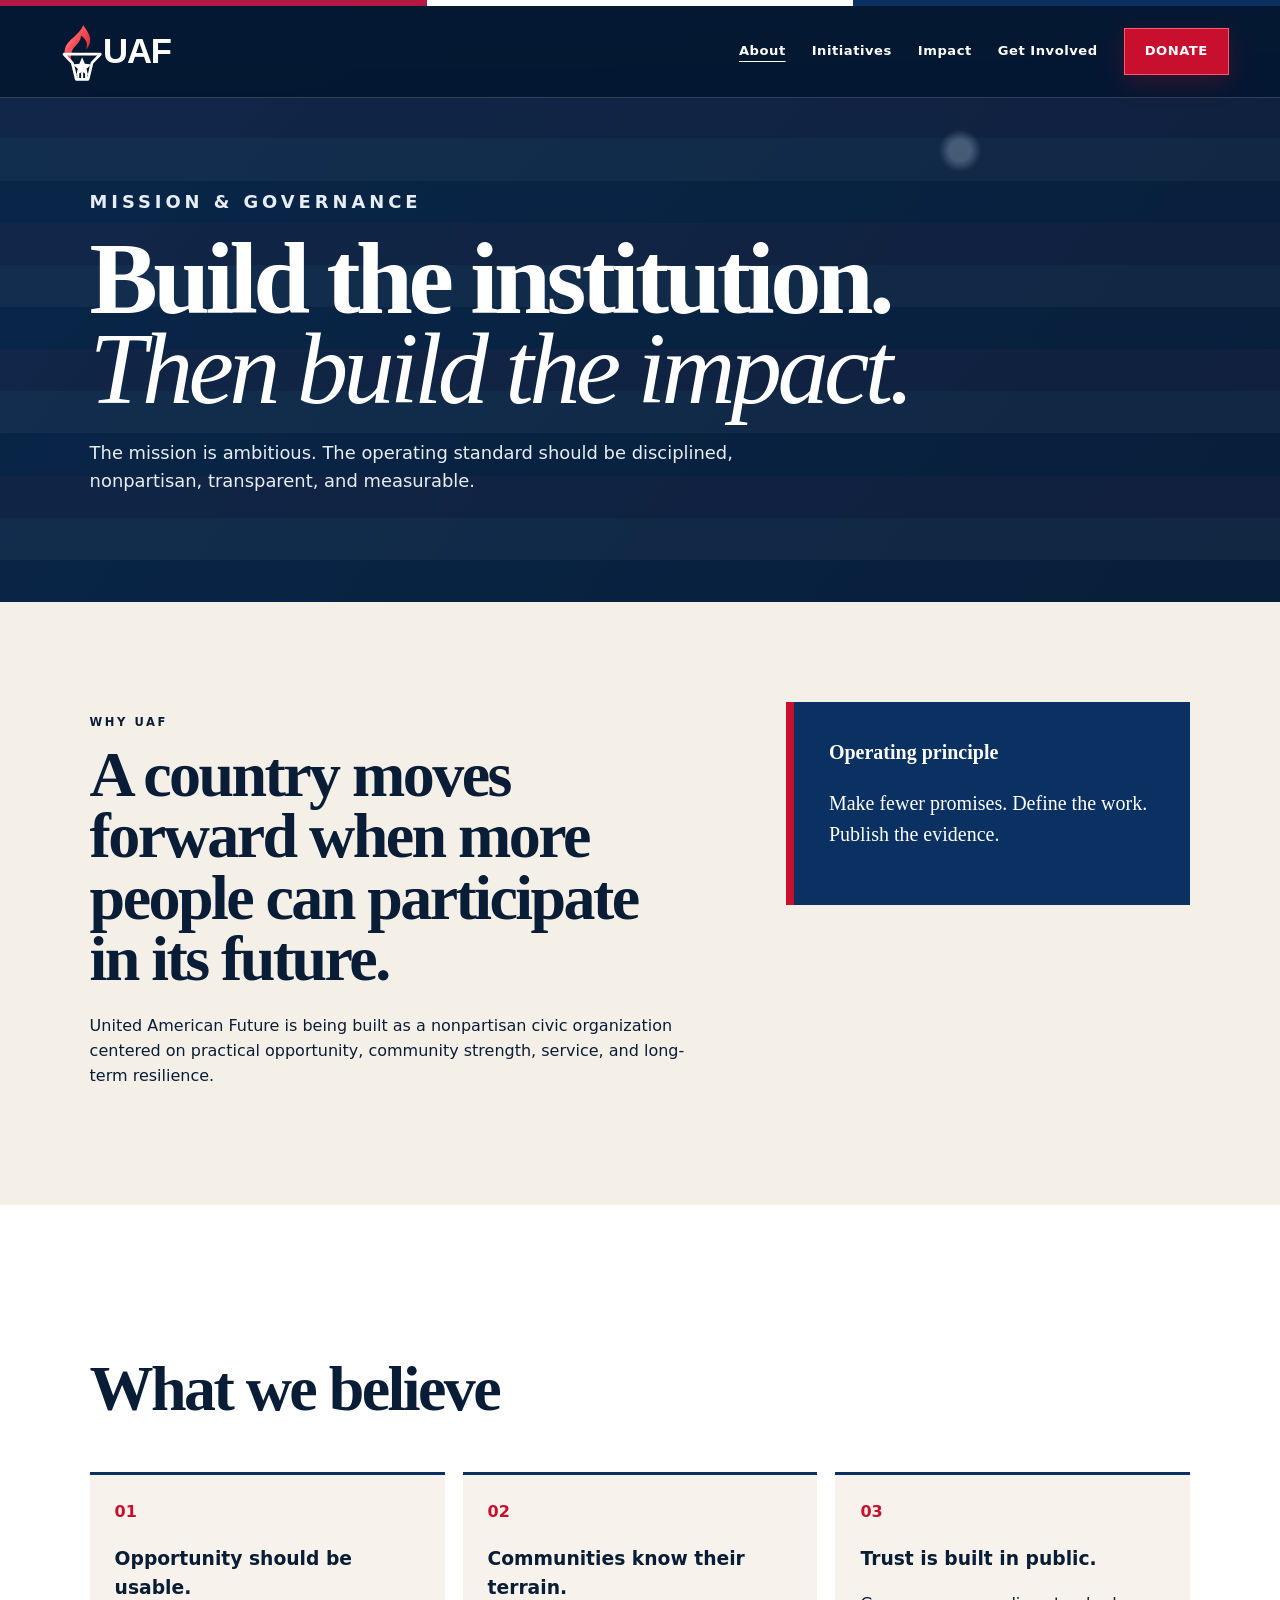
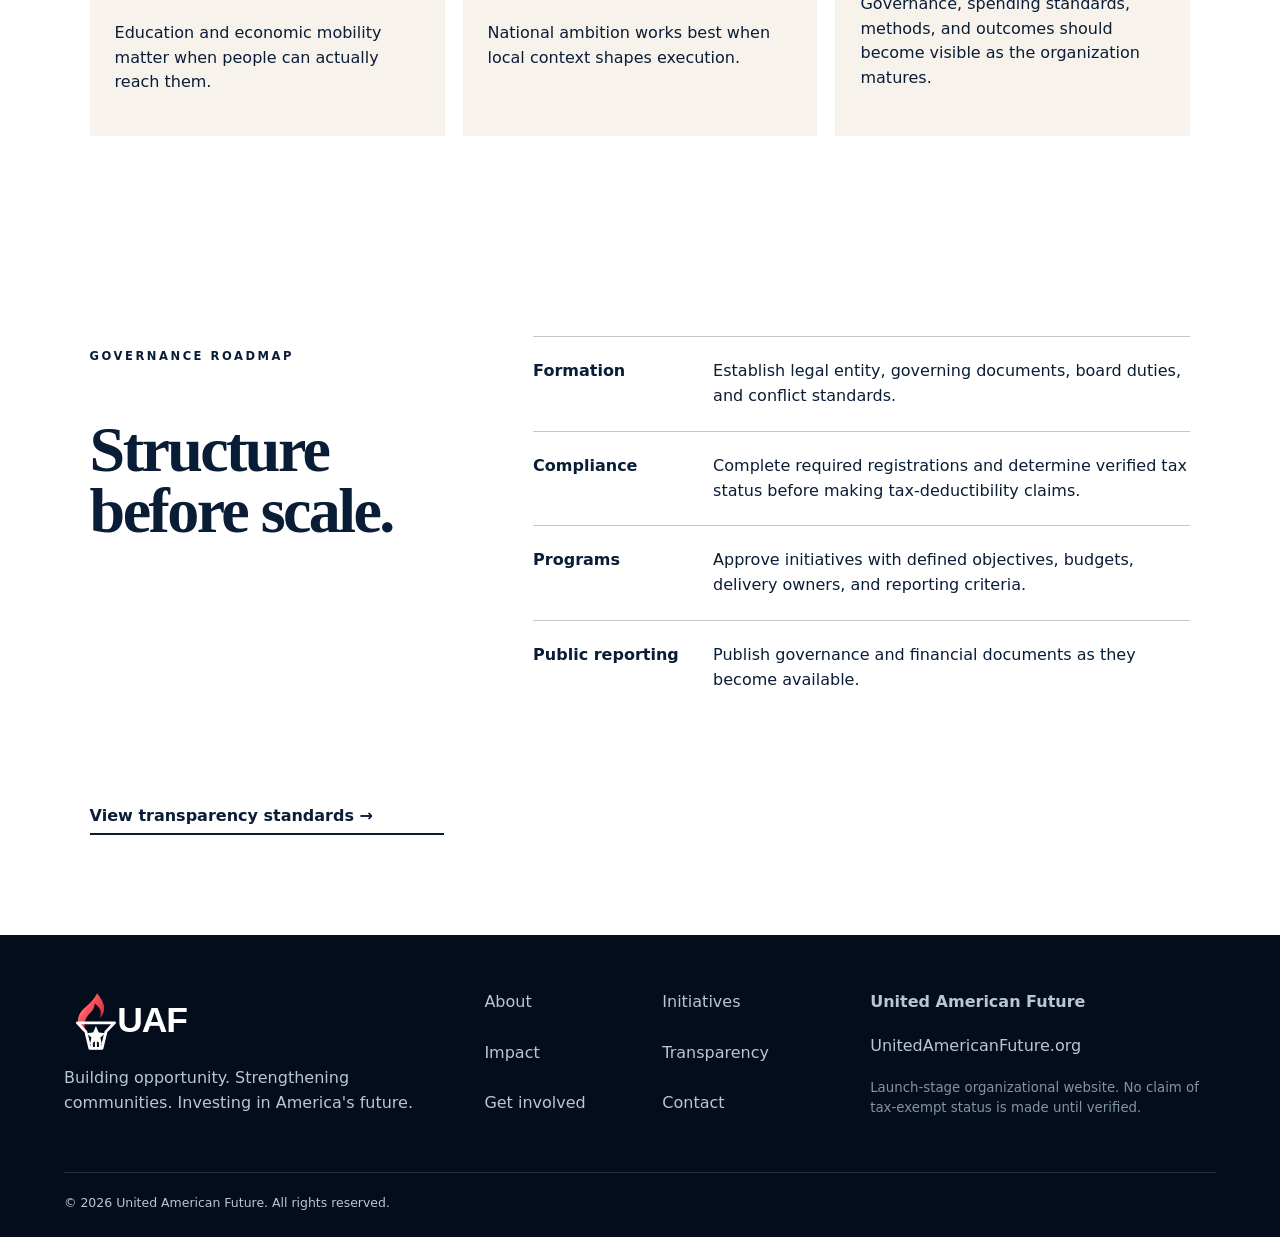
==== about/index.html @ e10c25aa "Add UAF mission and governance page" ====
<!doctype html><html lang="en"><head><meta charset="utf-8"><meta name="viewport" content="width=device-width,initial-scale=1"><meta name="color-scheme" content="light dark"><title>About | United American Future</title><meta name="description" content="Learn the mission, philosophy, and governance roadmap behind United American Future."><link rel="canonical" href="https://unitedamericanfuture.org/about"><meta property="og:type" content="website"><meta property="og:site_name" content="United American Future"><meta property="og:title" content="About | United American Future"><meta property="og:description" content="Learn the mission, philosophy, and governance roadmap behind United American Future."><meta property="og:url" content="https://unitedamericanfuture.org/about"><meta name="twitter:card" content="summary"><meta name="twitter:title" content="About | United American Future"><meta name="twitter:description" content="Learn the mission, philosophy, and governance roadmap behind United American Future."><link rel="icon" href="/assets/favicon.svg" type="image/svg+xml"><link rel="stylesheet" href="/site.css"><script type="application/ld+json">{"@context":"https://schema.org","@graph":[{"@type":["Organization","NGO"],"@id":"https://unitedamericanfuture.org/#organization","name":"United American Future","url":"https://unitedamericanfuture.org","description":"Learn the mission, philosophy, and governance roadmap behind United American Future."},{"@type":"WebSite","@id":"https://unitedamericanfuture.org/#website","url":"https://unitedamericanfuture.org","name":"United American Future","publisher":{"@id":"https://unitedamericanfuture.org/#organization"}},{"@type":"WebPage","@id":"https://unitedamericanfuture.org/about#webpage","url":"https://unitedamericanfuture.org/about","name":"About | United American Future","isPartOf":{"@id":"https://unitedamericanfuture.org/#website"},"about":{"@id":"https://unitedamericanfuture.org/#organization"}}]}</script></head><body class="uaf"><div class="flag-ribbon" aria-hidden="true"></div><a class="skip" href="#main">Skip to content</a><header class="global-header"><a class="logo-link" href="/" aria-label="United American Future home"><img src="/assets/uaf-logo.svg" alt="United American Future"></a><nav aria-label="Primary"><a href="/about" aria-current="page">About</a><a href="/initiatives">Initiatives</a><a href="/impact">Impact</a><a href="/get-involved">Get Involved</a><a class="donate" href="/donate">Donate</a></nav><button class="menu" aria-label="Open navigation" aria-expanded="false">☰</button></header><main id="main"><section class="page-hero"><div class="hero-media" aria-hidden="true"></div><div class="hero-shade"></div><div class="hero-copy"><p class="kicker">MISSION & GOVERNANCE</p><h1>Build the institution.<br><em>Then build the impact.</em></h1><p>The mission is ambitious. The operating standard should be disciplined, nonpartisan, transparent, and measurable.</p></div></section><section class="content-grid"><article><p class="eyebrow">WHY UAF</p><h2>A country moves forward when more people can participate in its future.</h2><p>United American Future is being built as a nonpartisan civic organization centered on practical opportunity, community strength, service, and long-term resilience.</p></article><aside class="principle-card"><b>Operating principle</b><p>Make fewer promises. Define the work. Publish the evidence.</p></aside></section><section class="editorial"><h2>What we believe</h2><div class="three"><article><span>01</span><h3>Opportunity should be usable.</h3><p>Education and economic mobility matter when people can actually reach them.</p></article><article><span>02</span><h3>Communities know their terrain.</h3><p>National ambition works best when local context shapes execution.</p></article><article><span>03</span><h3>Trust is built in public.</h3><p>Governance, spending standards, methods, and outcomes should become visible as the organization matures.</p></article></div></section><section class="governance"><div><p class="eyebrow">GOVERNANCE ROADMAP</p><h2>Structure before scale.</h2></div><ol><li><b>Formation</b><span>Establish legal entity, governing documents, board duties, and conflict standards.</span></li><li><b>Compliance</b><span>Complete required registrations and determine verified tax status before making tax-deductibility claims.</span></li><li><b>Programs</b><span>Approve initiatives with defined objectives, budgets, delivery owners, and reporting criteria.</span></li><li><b>Public reporting</b><span>Publish governance and financial documents as they become available.</span></li></ol><a class="text-link" href="/transparency">View transparency standards →</a></section></main><footer class="global-footer"><div class="footer-brand"><img src="/assets/uaf-logo.svg" alt=""><p>Building opportunity. Strengthening communities. Investing in America's future.</p></div><nav aria-label="Footer"><a href="/about">About</a><a href="/initiatives">Initiatives</a><a href="/impact">Impact</a><a href="/transparency">Transparency</a><a href="/get-involved">Get involved</a><a href="/contact">Contact</a></nav><div class="footer-note"><b>United American Future</b><span>UnitedAmericanFuture.org</span><small>Launch-stage organizational website. No claim of tax-exempt status is made until verified.</small></div><p class="copyright">© 2026 United American Future. All rights reserved.</p></footer><script src="/site.js" defer></script></body></html>
---- site.css ----
*{box-sizing:border-box}html{scroll-behavior:smooth}body{margin:0;color:#0a1d36;background:#f5f0e7;font-family:Inter,ui-sans-serif,system-ui,-apple-system,"Segoe UI",sans-serif;line-height:1.55}img{max-width:100%;display:block}a{color:inherit}.skip{position:absolute;left:-9999px;top:10px;background:#fff;color:#071426;padding:10px;z-index:999}.skip:focus{left:10px}.flag-ribbon{height:6px;position:fixed;top:0;left:0;right:0;z-index:90;background:linear-gradient(90deg,#b31942 0 33.33%,#fff 33.33% 66.66%,#0a3161 66.66%)}.global-header{height:92px;position:fixed;top:6px;left:0;right:0;z-index:80;padding:13px 4vw;display:flex;align-items:center;justify-content:space-between;background:rgba(5,23,49,.92);backdrop-filter:blur(14px);border-bottom:1px solid rgba(255,255,255,.18)}.logo-link{width:205px}.logo-link img{width:100%;height:60px;object-fit:contain;object-position:left center}.global-header nav{display:flex;align-items:center;gap:26px}.global-header nav a{color:#fff;text-decoration:none;font-weight:800;font-size:.82rem;letter-spacing:.04em}.global-header nav a[aria-current=page]{text-decoration:underline;text-underline-offset:6px}.global-header .donate{padding:12px 20px;background:#c8102e;border:1px solid #ff596b;box-shadow:0 8px 24px rgba(200,16,46,.24);text-transform:uppercase}.menu{display:none;background:transparent;border:0;color:#fff;font-size:1.6rem}.page-hero{min-height:64vh;padding:170px 7vw 90px;position:relative;display:flex;align-items:end;overflow:hidden;background:#092342;color:#fff}.page-hero.home-hero{min-height:100vh}.hero-media{position:absolute;inset:0;opacity:.25;background:radial-gradient(circle at 75% 25%,#d8ecff 0 1%,transparent 2%),linear-gradient(130deg,#0a3161,#061426)}.home-hero .hero-media{opacity:1;background-image:linear-gradient(90deg,rgba(5,18,36,.94) 0%,rgba(5,18,36,.58) 48%,rgba(5,18,36,.14) 76%),url('https://commons.wikimedia.org/wiki/Special:Redirect/file/Statueoflibertywithflag.png?width=1900');background-size:cover;background-position:center;animation:heroPan 18s ease-in-out infinite alternate}.hero-shade{position:absolute;inset:0;background:repeating-linear-gradient(0deg,transparent 0 7%,rgba(255,255,255,.035) 7% 14%,rgba(200,16,46,.04) 14% 21%);mix-blend-mode:screen}.hero-copy{position:relative;z-index:2;max-width:980px}.kicker,.eyebrow{font-size:.72rem;font-weight:900;letter-spacing:.22em;text-transform:uppercase}.page-hero h1{font-family:Georgia,"Times New Roman",serif;font-size:clamp(3.8rem,8vw,8.7rem);line-height:.88;letter-spacing:-.045em;margin:18px 0 25px}.page-hero h1 em{font-weight:400}.page-hero p{max-width:760px;font-size:1.12rem;color:#e7edf4}.hero-actions,.cta-band>div{display:flex;gap:12px;flex-wrap:wrap;margin-top:26px}.button{display:inline-flex;align-items:center;justify-content:center;padding:14px 20px;text-decoration:none;font-weight:900;border:1px solid transparent;cursor:pointer}.button.red{background:#c8102e;color:#fff}.button.navy{background:#0a3161;color:#fff}.button.outline{border-color:rgba(255,255,255,.6);color:#fff;background:rgba(255,255,255,.08)}.button.white{background:#fff;color:#0a3161}.button.ghost{border-color:rgba(255,255,255,.6);color:#fff}.statement{padding:110px 7vw;background:#f5f0e7;max-width:1500px;margin:auto}.statement h2,.feature-copy h2,.pillar-preview h2,.cta-band h2,.content-grid h2,.editorial h2,.governance h2,.initiative-index h2,.initiative-stack h2,.impact-lead h2,.status-panel h2,.donate-copy h2,.donor-standards h2,.contact-shell h2,.involve-grid h2,.nonpartisan h2,.cta-simple h2{font-family:Georgia,"Times New Roman",serif;line-height:.96;letter-spacing:-.04em}.statement h2{font-size:clamp(3rem,6.5vw,7rem);margin:12px 0 26px}.statement>p:last-child{max-width:850px;font-size:1.22rem}.feature-split{display:grid;grid-template-columns:1fr 1fr;background:#fff;min-height:760px}.photo-card{margin:0;position:relative}.photo-card img{height:100%;min-height:760px;object-fit:cover}.photo-card figcaption{position:absolute;left:30px;bottom:30px;background:#fff;padding:12px 16px;font-family:Georgia,serif;font-style:italic}.feature-copy{padding:100px 7vw;align-self:center}.feature-copy h2{font-size:clamp(2.8rem,5vw,5.8rem)}.steps article{padding:20px 0;border-top:1px solid #ccd2d8}.steps b{color:#c8102e}.steps h3{margin:5px 0}.text-link{font-weight:900;text-decoration:none;border-bottom:2px solid currentColor;padding-bottom:4px}.pillar-preview{padding:110px 7vw;background:#0a3161;color:#fff;display:grid;grid-template-columns:.8fr 1.2fr;gap:7vw}.pillar-preview h2{font-size:clamp(3rem,6vw,6rem)}.pillars{border-top:1px solid rgba(255,255,255,.3)}.pillars a{display:block;text-decoration:none;font-family:Georgia,serif;font-size:clamp(1.4rem,2.5vw,2.5rem);padding:22px 0;border-bottom:1px solid rgba(255,255,255,.26);transition:.2s}.pillars a:hover{padding-left:14px;background:rgba(255,255,255,.06)}.cta-band{padding:110px 7vw;background:#b31942;color:#fff}.cta-band h2{font-size:clamp(3rem,7vw,7rem);max-width:1100px;margin:12px 0 22px}.cta-band>p:not(.eyebrow){max-width:780px;font-size:1.15rem}.content-grid,.impact-lead,.initiative-index{padding:100px 7vw;display:grid;grid-template-columns:1.2fr .8fr;gap:7vw;align-items:start}.content-grid h2,.impact-lead h2,.initiative-index h2{font-size:clamp(3rem,5vw,5.8rem);margin:12px 0 25px}.principle-card{background:#0a3161;color:#fff;padding:35px;border-left:8px solid #c8102e;font-family:Georgia,serif;font-size:1.25rem}.editorial,.governance,.donor-standards{padding:100px 7vw;background:#fff}.editorial>h2,.governance h2,.donor-standards h2{font-size:clamp(3rem,5vw,5.5rem)}.three{display:grid;grid-template-columns:repeat(3,1fr);gap:18px}.three article{padding:25px;border-top:3px solid #0a3161;background:#f7f3ec}.three span{color:#c8102e;font-weight:900}.governance{display:grid;grid-template-columns:.7fr 1.3fr;gap:7vw}.governance ol{list-style:none;padding:0;margin:0}.governance li{display:grid;grid-template-columns:160px 1fr;gap:20px;padding:22px 0;border-top:1px solid #c9c6c0}.initiative-stack{padding:0 7vw 110px;background:#f5f0e7}.initiative-stack article{display:grid;grid-template-columns:110px 1fr;gap:30px;padding:45px 0;border-top:1px solid #8995a2}.initiative-stack article>span{font-family:Georgia,serif;font-size:3rem;color:#c8102e}.initiative-stack h2{font-size:clamp(2.3rem,4vw,4.8rem);margin:0 0 12px}.initiative-stack p{max-width:800px;font-size:1.05rem}.cta-simple{padding:90px 7vw;background:#fff}.cta-simple h2{font-size:clamp(2.6rem,5vw,5rem);margin:0}.metric-model{display:grid;grid-template-columns:repeat(5,1fr);padding:0 7vw 100px}.metric-model article{padding:28px;border-top:4px solid #0a3161;border-right:1px solid #c6cbd1}.metric-model b{font-family:Georgia,serif;font-size:3.5rem;color:#c8102e}.status-panel{padding:90px 7vw;background:#0a3161;color:#fff;display:grid;grid-template-columns:1fr 1fr;gap:7vw}.status-panel h2{font-size:clamp(3rem,6vw,6rem)}.status-list p{display:flex;justify-content:space-between;gap:20px;border-top:1px solid rgba(255,255,255,.3);padding:18px 0}.status-list span{color:#d5deea}.document-grid{padding:20px 7vw 100px;display:grid;grid-template-columns:repeat(2,1fr);gap:16px}.document-grid article{padding:30px;background:#fff;border-top:4px solid #0a3161}.document-grid span{display:inline-block;margin-top:18px;color:#b31942;font-weight:800}.media-credit{padding:70px 7vw;background:#e8e3da}.involve-grid{padding:100px 7vw;display:grid;grid-template-columns:repeat(3,1fr);gap:16px}.involve-grid article{padding:32px;background:#fff;border-top:5px solid #b31942}.involve-grid h2{font-size:clamp(2.1rem,3vw,3.4rem)}.nonpartisan{padding:100px 7vw;background-image:linear-gradient(90deg,rgba(6,20,38,.94),rgba(6,20,38,.74)),url('https://commons.wikimedia.org/wiki/Special:Redirect/file/Washington%20Monument%20With%20The%20American%20Flag.jpg?width=1600');background-size:cover;background-position:center;color:#fff}.nonpartisan>div{max-width:850px}.nonpartisan h2{font-size:clamp(3rem,6vw,6rem)}.donate-shell,.contact-shell{padding:110px 7vw;display:grid;grid-template-columns:1fr 1fr;gap:7vw;align-items:start}.donate-copy h2,.contact-shell h2{font-size:clamp(3rem,5vw,5.8rem);margin:10px 0 25px}.compliance{margin:30px 0;padding:22px;background:#fff;border-left:6px solid #c8102e}.donation-preview{background:#071426;color:#fff;padding:35px;box-shadow:0 30px 80px rgba(7,20,38,.2)}.donation-preview h3{font-family:Georgia,serif;font-size:2rem}.amounts{display:grid;grid-template-columns:repeat(4,1fr);gap:8px;margin:18px 0}.amounts button,.donation-preview input{padding:13px;border:1px solid rgba(255,255,255,.3);background:rgba(255,255,255,.07);color:#fff}.donation-preview label{display:grid;gap:7px}.donation-preview .button{width:100%;margin-top:18px}.donation-preview small{display:block;margin-top:14px;color:#9faaba}.contact-notes{margin-top:35px}.contact-notes p{padding:15px 0;border-top:1px solid #bbb}.contact-form{display:grid;gap:16px;background:#fff;padding:35px}.contact-form label{font-weight:800;font-size:.82rem}.contact-form input,.contact-form select,.contact-form textarea{width:100%;margin-top:7px;padding:13px;border:1px solid #aeb5bc;background:#fbfaf7}.form-status{font-size:.8rem;color:#66717d}.global-footer{padding:55px 5vw 25px;background:#040d1b;color:#b8c6d5;display:grid;grid-template-columns:1.1fr 1fr 1fr;gap:40px}.footer-brand img{width:210px}.footer-brand p{max-width:370px}.global-footer nav{display:grid;grid-template-columns:1fr 1fr;gap:10px}.global-footer nav a{text-decoration:none}.footer-note{display:grid;gap:6px}.footer-note small{max-width:390px;color:#8393a6}.copyright{grid-column:1/-1;border-top:1px solid rgba(255,255,255,.15);padding-top:20px;margin:0;font-size:.78rem}@keyframes heroPan{to{transform:scale(1.06) translateX(-1.5%)}}@media(max-width:900px){.global-header nav{display:none;position:absolute;top:86px;left:0;right:0;padding:25px 6vw;background:#071426;flex-direction:column;align-items:flex-start}.global-header nav.open{display:flex}.menu{display:block}.page-hero{padding-top:150px}.feature-split,.pillar-preview,.content-grid,.governance,.status-panel,.donate-shell,.contact-shell,.impact-lead,.initiative-index{grid-template-columns:1fr}.feature-split .photo-card{order:2}.three,.involve-grid{grid-template-columns:1fr}.metric-model{grid-template-columns:1fr 1fr}.global-footer{grid-template-columns:1fr}.document-grid{grid-template-columns:1fr}.logo-link{width:175px}}@media(max-width:580px){.page-hero h1{font-size:clamp(3.3rem,17vw,5.5rem)}.statement,.editorial,.governance,.donor-standards,.content-grid,.impact-lead,.initiative-index,.donate-shell,.contact-shell{padding:75px 6vw}.feature-copy{padding:70px 6vw}.photo-card img{min-height:480px;height:480px}.initiative-stack{padding:0 6vw 75px}.initiative-stack article{grid-template-columns:55px 1fr;gap:14px}.metric-model{grid-template-columns:1fr}.amounts{grid-template-columns:1fr 1fr}.global-footer nav{grid-template-columns:1fr 1fr}.logo-link{width:155px}}@media(prefers-reduced-motion:reduce){html{scroll-behavior:auto}.home-hero .hero-media{animation:none}}
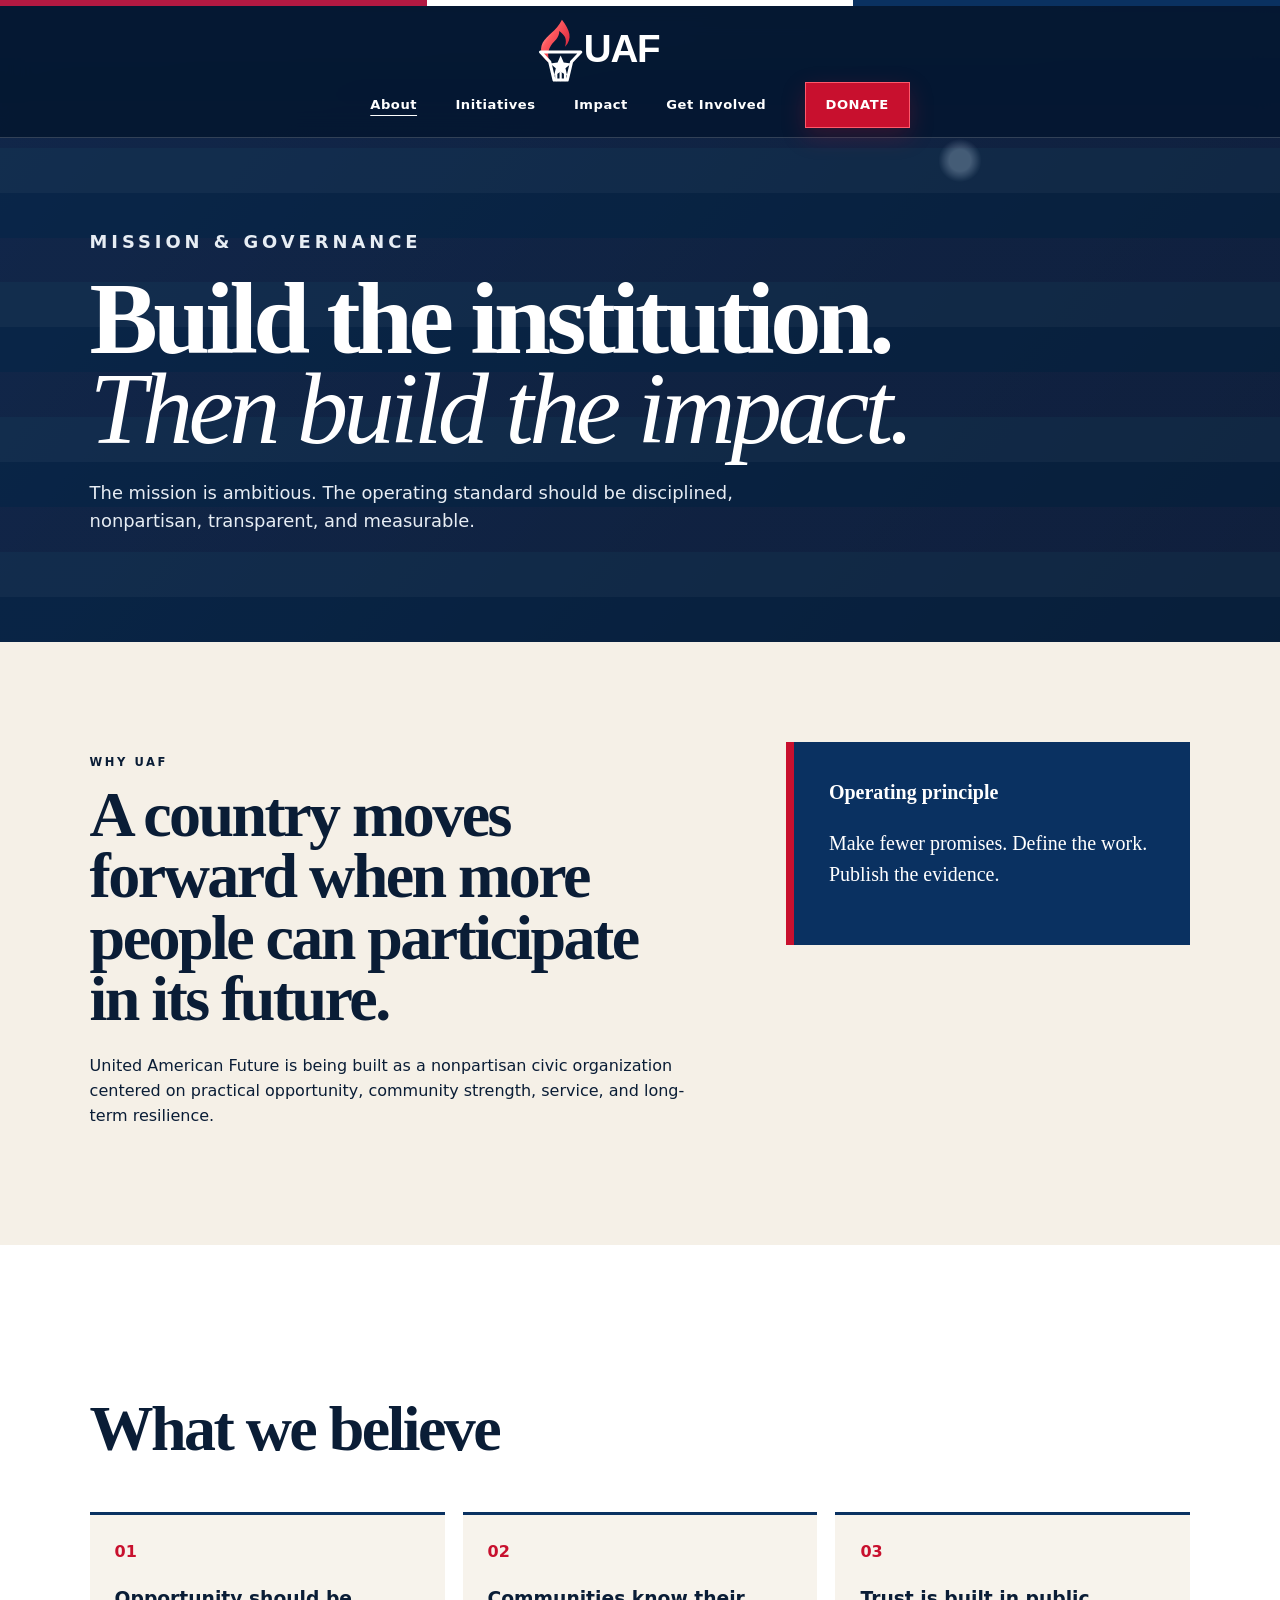
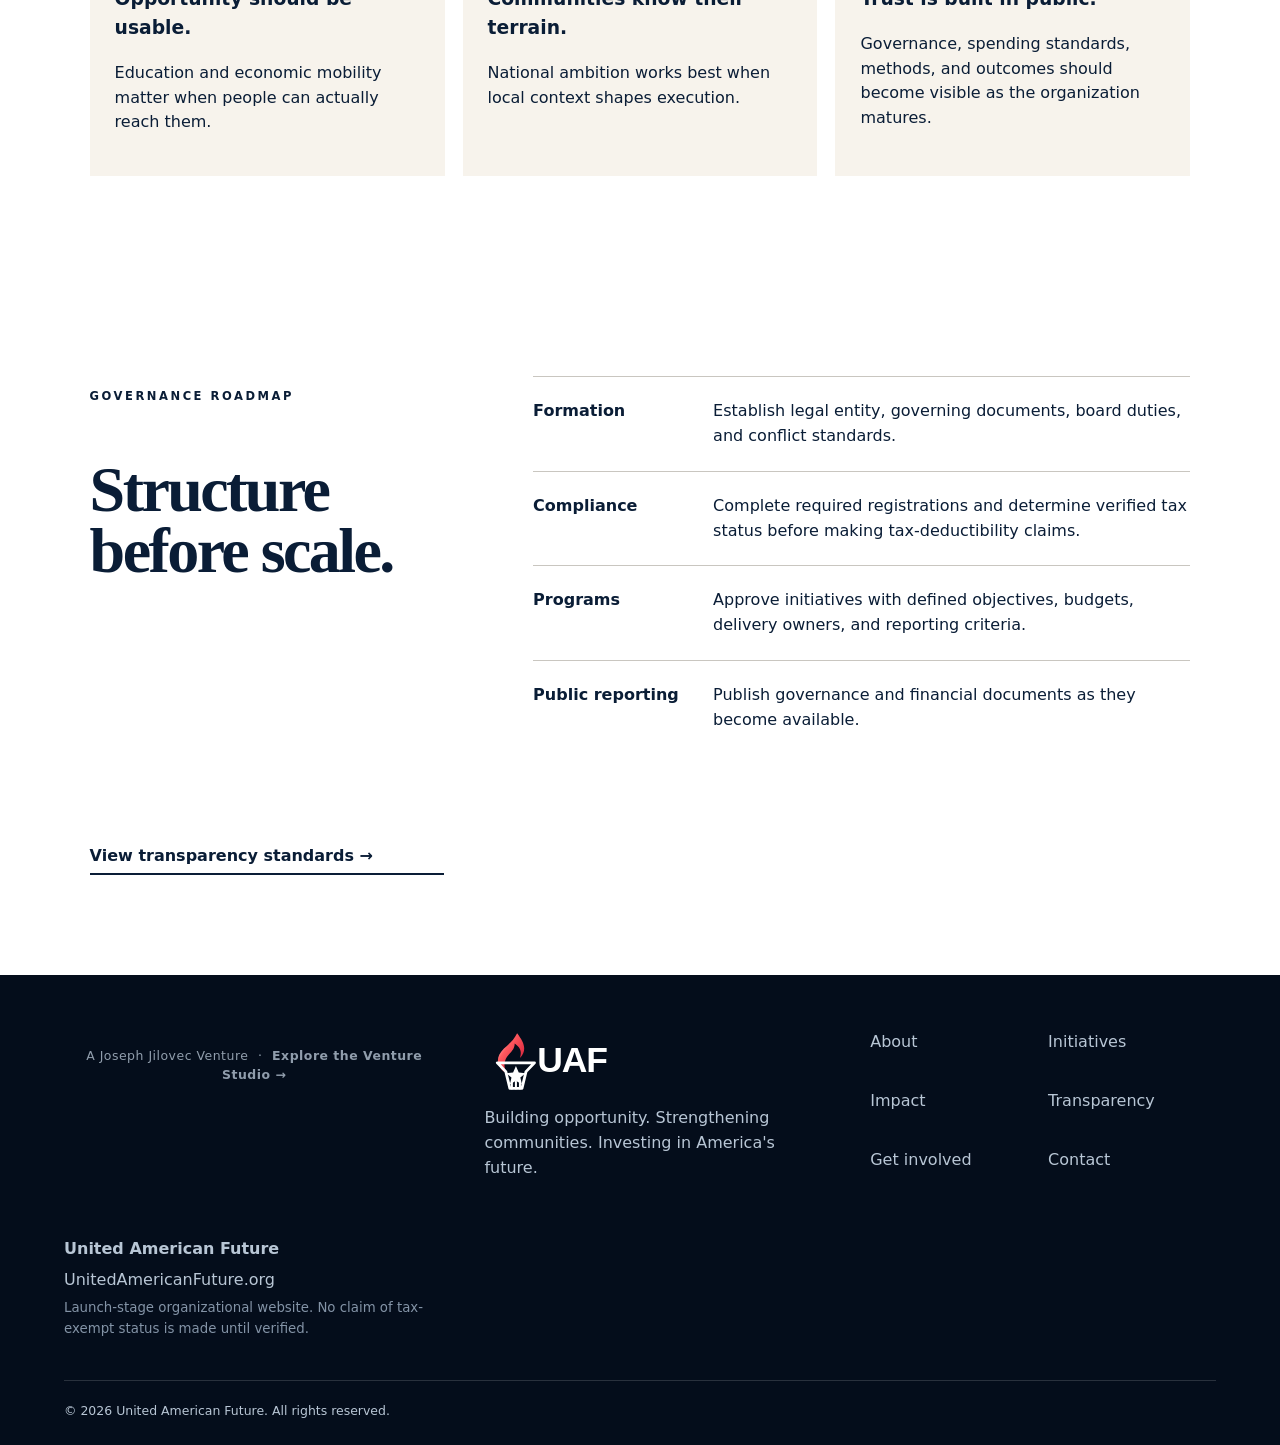
==== commit 3122ec5b: "Add Joseph Jilovec venture studio footer navigation" ====
--- a/about/index.html
+++ b/about/index.html
@@ -1 +1,3 @@
-<!doctype html><html lang="en"><head><meta charset="utf-8"><meta name="viewport" content="width=device-width,initial-scale=1"><meta name="color-scheme" content="light dark"><title>About | United American Future</title><meta name="description" content="Learn the mission, philosophy, and governance roadmap behind United American Future."><link rel="canonical" href="https://unitedamericanfuture.org/about"><meta property="og:type" content="website"><meta property="og:site_name" content="United American Future"><meta property="og:title" content="About | United American Future"><meta property="og:description" content="Learn the mission, philosophy, and governance roadmap behind United American Future."><meta property="og:url" content="https://unitedamericanfuture.org/about"><meta name="twitter:card" content="summary"><meta name="twitter:title" content="About | United American Future"><meta name="twitter:description" content="Learn the mission, philosophy, and governance roadmap behind United American Future."><link rel="icon" href="/assets/favicon.svg" type="image/svg+xml"><link rel="stylesheet" href="/site.css"><script type="application/ld+json">{"@context":"https://schema.org","@graph":[{"@type":["Organization","NGO"],"@id":"https://unitedamericanfuture.org/#organization","name":"United American Future","url":"https://unitedamericanfuture.org","description":"Learn the mission, philosophy, and governance roadmap behind United American Future."},{"@type":"WebSite","@id":"https://unitedamericanfuture.org/#website","url":"https://unitedamericanfuture.org","name":"United American Future","publisher":{"@id":"https://unitedamericanfuture.org/#organization"}},{"@type":"WebPage","@id":"https://unitedamericanfuture.org/about#webpage","url":"https://unitedamericanfuture.org/about","name":"About | United American Future","isPartOf":{"@id":"https://unitedamericanfuture.org/#website"},"about":{"@id":"https://unitedamericanfuture.org/#organization"}}]}</script></head><body class="uaf"><div class="flag-ribbon" aria-hidden="true"></div><a class="skip" href="#main">Skip to content</a><header class="global-header"><a class="logo-link" href="/" aria-label="United American Future home"><img src="/assets/uaf-logo.svg" alt="United American Future"></a><nav aria-label="Primary"><a href="/about" aria-current="page">About</a><a href="/initiatives">Initiatives</a><a href="/impact">Impact</a><a href="/get-involved">Get Involved</a><a class="donate" href="/donate">Donate</a></nav><button class="menu" aria-label="Open navigation" aria-expanded="false">☰</button></header><main id="main"><section class="page-hero"><div class="hero-media" aria-hidden="true"></div><div class="hero-shade"></div><div class="hero-copy"><p class="kicker">MISSION & GOVERNANCE</p><h1>Build the institution.<br><em>Then build the impact.</em></h1><p>The mission is ambitious. The operating standard should be disciplined, nonpartisan, transparent, and measurable.</p></div></section><section class="content-grid"><article><p class="eyebrow">WHY UAF</p><h2>A country moves forward when more people can participate in its future.</h2><p>United American Future is being built as a nonpartisan civic organization centered on practical opportunity, community strength, service, and long-term resilience.</p></article><aside class="principle-card"><b>Operating principle</b><p>Make fewer promises. Define the work. Publish the evidence.</p></aside></section><section class="editorial"><h2>What we believe</h2><div class="three"><article><span>01</span><h3>Opportunity should be usable.</h3><p>Education and economic mobility matter when people can actually reach them.</p></article><article><span>02</span><h3>Communities know their terrain.</h3><p>National ambition works best when local context shapes execution.</p></article><article><span>03</span><h3>Trust is built in public.</h3><p>Governance, spending standards, methods, and outcomes should become visible as the organization matures.</p></article></div></section><section class="governance"><div><p class="eyebrow">GOVERNANCE ROADMAP</p><h2>Structure before scale.</h2></div><ol><li><b>Formation</b><span>Establish legal entity, governing documents, board duties, and conflict standards.</span></li><li><b>Compliance</b><span>Complete required registrations and determine verified tax status before making tax-deductibility claims.</span></li><li><b>Programs</b><span>Approve initiatives with defined objectives, budgets, delivery owners, and reporting criteria.</span></li><li><b>Public reporting</b><span>Publish governance and financial documents as they become available.</span></li></ol><a class="text-link" href="/transparency">View transparency standards →</a></section></main><footer class="global-footer"><div class="footer-brand"><img src="/assets/uaf-logo.svg" alt=""><p>Building opportunity. Strengthening communities. Investing in America's future.</p></div><nav aria-label="Footer"><a href="/about">About</a><a href="/initiatives">Initiatives</a><a href="/impact">Impact</a><a href="/transparency">Transparency</a><a href="/get-involved">Get involved</a><a href="/contact">Contact</a></nav><div class="footer-note"><b>United American Future</b><span>UnitedAmericanFuture.org</span><small>Launch-stage organizational website. No claim of tax-exempt status is made until verified.</small></div><p class="copyright">© 2026 United American Future. All rights reserved.</p></footer><script src="/site.js" defer></script></body></html>+<!doctype html><html lang="en"><head><meta charset="utf-8"><meta name="viewport" content="width=device-width,initial-scale=1"><meta name="color-scheme" content="light dark"><title>About | United American Future</title><meta name="description" content="Learn the mission, philosophy, and governance roadmap behind United American Future."><link rel="canonical" href="https://unitedamericanfuture.org/about"><meta property="og:type" content="website"><meta property="og:site_name" content="United American Future"><meta property="og:title" content="About | United American Future"><meta property="og:description" content="Learn the mission, philosophy, and governance roadmap behind United American Future."><meta property="og:url" content="https://unitedamericanfuture.org/about"><meta name="twitter:card" content="summary"><meta name="twitter:title" content="About | United American Future"><meta name="twitter:description" content="Learn the mission, philosophy, and governance roadmap behind United American Future."><link rel="icon" href="/assets/favicon.svg" type="image/svg+xml"><link rel="stylesheet" href="/site.css"><script type="application/ld+json">{"@context":"https://schema.org","@graph":[{"@type":["Organization","NGO"],"@id":"https://unitedamericanfuture.org/#organization","name":"United American Future","url":"https://unitedamericanfuture.org","description":"Learn the mission, philosophy, and governance roadmap behind United American Future."},{"@type":"WebSite","@id":"https://unitedamericanfuture.org/#website","url":"https://unitedamericanfuture.org","name":"United American Future","publisher":{"@id":"https://unitedamericanfuture.org/#organization"}},{"@type":"WebPage","@id":"https://unitedamericanfuture.org/about#webpage","url":"https://unitedamericanfuture.org/about","name":"About | United American Future","isPartOf":{"@id":"https://unitedamericanfuture.org/#website"},"about":{"@id":"https://unitedamericanfuture.org/#organization"}}]}</script></head><body class="uaf"><div class="flag-ribbon" aria-hidden="true"></div><a class="skip" href="#main">Skip to content</a><header class="global-header"><a class="logo-link" href="/" aria-label="United American Future home"><img src="/assets/uaf-logo.svg" alt="United American Future"></a><nav aria-label="Primary"><a href="/about" aria-current="page">About</a><a href="/initiatives">Initiatives</a><a href="/impact">Impact</a><a href="/get-involved">Get Involved</a><a class="donate" href="/donate">Donate</a></nav><button class="menu" aria-label="Open navigation" aria-expanded="false">☰</button></header><main id="main"><section class="page-hero"><div class="hero-media" aria-hidden="true"></div><div class="hero-shade"></div><div class="hero-copy"><p class="kicker">MISSION & GOVERNANCE</p><h1>Build the institution.<br><em>Then build the impact.</em></h1><p>The mission is ambitious. The operating standard should be disciplined, nonpartisan, transparent, and measurable.</p></div></section><section class="content-grid"><article><p class="eyebrow">WHY UAF</p><h2>A country moves forward when more people can participate in its future.</h2><p>United American Future is being built as a nonpartisan civic organization centered on practical opportunity, community strength, service, and long-term resilience.</p></article><aside class="principle-card"><b>Operating principle</b><p>Make fewer promises. Define the work. Publish the evidence.</p></aside></section><section class="editorial"><h2>What we believe</h2><div class="three"><article><span>01</span><h3>Opportunity should be usable.</h3><p>Education and economic mobility matter when people can actually reach them.</p></article><article><span>02</span><h3>Communities know their terrain.</h3><p>National ambition works best when local context shapes execution.</p></article><article><span>03</span><h3>Trust is built in public.</h3><p>Governance, spending standards, methods, and outcomes should become visible as the organization matures.</p></article></div></section><section class="governance"><div><p class="eyebrow">GOVERNANCE ROADMAP</p><h2>Structure before scale.</h2></div><ol><li><b>Formation</b><span>Establish legal entity, governing documents, board duties, and conflict standards.</span></li><li><b>Compliance</b><span>Complete required registrations and determine verified tax status before making tax-deductibility claims.</span></li><li><b>Programs</b><span>Approve initiatives with defined objectives, budgets, delivery owners, and reporting criteria.</span></li><li><b>Public reporting</b><span>Publish governance and financial documents as they become available.</span></li></ol><a class="text-link" href="/transparency">View transparency standards →</a></section></main><footer class="global-footer">
+<div class="jj-venture-nav" style="margin:0 auto 1.5rem;padding:1rem 0;text-align:center;font-size:.78rem;letter-spacing:.04em;opacity:.78"><a href="https://www.josephjilovec.com/ventures" style="color:inherit;text-decoration:none">A Joseph Jilovec Venture</a><span aria-hidden="true" style="margin:0 .6rem">·</span><a href="https://www.josephjilovec.com/ventures" style="color:inherit;text-decoration:none;font-weight:600">Explore the Venture Studio →</a></div>
+<div class="footer-brand"><img src="/assets/uaf-logo.svg" alt=""><p>Building opportunity. Strengthening communities. Investing in America's future.</p></div><nav aria-label="Footer"><a href="/about">About</a><a href="/initiatives">Initiatives</a><a href="/impact">Impact</a><a href="/transparency">Transparency</a><a href="/get-involved">Get involved</a><a href="/contact">Contact</a></nav><div class="footer-note"><b>United American Future</b><span>UnitedAmericanFuture.org</span><small>Launch-stage organizational website. No claim of tax-exempt status is made until verified.</small></div><p class="copyright">© 2026 United American Future. All rights reserved.</p></footer><script src="/site.js" defer></script></body></html>
--- a/site.css
+++ b/site.css
@@ -1 +1 @@
-*{box-sizing:border-box}html{scroll-behavior:smooth}body{margin:0;color:#0a1d36;background:#f5f0e7;font-family:Inter,ui-sans-serif,system-ui,-apple-system,"Segoe UI",sans-serif;line-height:1.55}img{max-width:100%;display:block}a{color:inherit}.skip{position:absolute;left:-9999px;top:10px;background:#fff;color:#071426;padding:10px;z-index:999}.skip:focus{left:10px}.flag-ribbon{height:6px;position:fixed;top:0;left:0;right:0;z-index:90;background:linear-gradient(90deg,#b31942 0 33.33%,#fff 33.33% 66.66%,#0a3161 66.66%)}.global-header{height:92px;position:fixed;top:6px;left:0;right:0;z-index:80;padding:13px 4vw;display:flex;align-items:center;justify-content:space-between;background:rgba(5,23,49,.92);backdrop-filter:blur(14px);border-bottom:1px solid rgba(255,255,255,.18)}.logo-link{width:205px}.logo-link img{width:100%;height:60px;object-fit:contain;object-position:left center}.global-header nav{display:flex;align-items:center;gap:26px}.global-header nav a{color:#fff;text-decoration:none;font-weight:800;font-size:.82rem;letter-spacing:.04em}.global-header nav a[aria-current=page]{text-decoration:underline;text-underline-offset:6px}.global-header .donate{padding:12px 20px;background:#c8102e;border:1px solid #ff596b;box-shadow:0 8px 24px rgba(200,16,46,.24);text-transform:uppercase}.menu{display:none;background:transparent;border:0;color:#fff;font-size:1.6rem}.page-hero{min-height:64vh;padding:170px 7vw 90px;position:relative;display:flex;align-items:end;overflow:hidden;background:#092342;color:#fff}.page-hero.home-hero{min-height:100vh}.hero-media{position:absolute;inset:0;opacity:.25;background:radial-gradient(circle at 75% 25%,#d8ecff 0 1%,transparent 2%),linear-gradient(130deg,#0a3161,#061426)}.home-hero .hero-media{opacity:1;background-image:linear-gradient(90deg,rgba(5,18,36,.94) 0%,rgba(5,18,36,.58) 48%,rgba(5,18,36,.14) 76%),url('https://commons.wikimedia.org/wiki/Special:Redirect/file/Statueoflibertywithflag.png?width=1900');background-size:cover;background-position:center;animation:heroPan 18s ease-in-out infinite alternate}.hero-shade{position:absolute;inset:0;background:repeating-linear-gradient(0deg,transparent 0 7%,rgba(255,255,255,.035) 7% 14%,rgba(200,16,46,.04) 14% 21%);mix-blend-mode:screen}.hero-copy{position:relative;z-index:2;max-width:980px}.kicker,.eyebrow{font-size:.72rem;font-weight:900;letter-spacing:.22em;text-transform:uppercase}.page-hero h1{font-family:Georgia,"Times New Roman",serif;font-size:clamp(3.8rem,8vw,8.7rem);line-height:.88;letter-spacing:-.045em;margin:18px 0 25px}.page-hero h1 em{font-weight:400}.page-hero p{max-width:760px;font-size:1.12rem;color:#e7edf4}.hero-actions,.cta-band>div{display:flex;gap:12px;flex-wrap:wrap;margin-top:26px}.button{display:inline-flex;align-items:center;justify-content:center;padding:14px 20px;text-decoration:none;font-weight:900;border:1px solid transparent;cursor:pointer}.button.red{background:#c8102e;color:#fff}.button.navy{background:#0a3161;color:#fff}.button.outline{border-color:rgba(255,255,255,.6);color:#fff;background:rgba(255,255,255,.08)}.button.white{background:#fff;color:#0a3161}.button.ghost{border-color:rgba(255,255,255,.6);color:#fff}.statement{padding:110px 7vw;background:#f5f0e7;max-width:1500px;margin:auto}.statement h2,.feature-copy h2,.pillar-preview h2,.cta-band h2,.content-grid h2,.editorial h2,.governance h2,.initiative-index h2,.initiative-stack h2,.impact-lead h2,.status-panel h2,.donate-copy h2,.donor-standards h2,.contact-shell h2,.involve-grid h2,.nonpartisan h2,.cta-simple h2{font-family:Georgia,"Times New Roman",serif;line-height:.96;letter-spacing:-.04em}.statement h2{font-size:clamp(3rem,6.5vw,7rem);margin:12px 0 26px}.statement>p:last-child{max-width:850px;font-size:1.22rem}.feature-split{display:grid;grid-template-columns:1fr 1fr;background:#fff;min-height:760px}.photo-card{margin:0;position:relative}.photo-card img{height:100%;min-height:760px;object-fit:cover}.photo-card figcaption{position:absolute;left:30px;bottom:30px;background:#fff;padding:12px 16px;font-family:Georgia,serif;font-style:italic}.feature-copy{padding:100px 7vw;align-self:center}.feature-copy h2{font-size:clamp(2.8rem,5vw,5.8rem)}.steps article{padding:20px 0;border-top:1px solid #ccd2d8}.steps b{color:#c8102e}.steps h3{margin:5px 0}.text-link{font-weight:900;text-decoration:none;border-bottom:2px solid currentColor;padding-bottom:4px}.pillar-preview{padding:110px 7vw;background:#0a3161;color:#fff;display:grid;grid-template-columns:.8fr 1.2fr;gap:7vw}.pillar-preview h2{font-size:clamp(3rem,6vw,6rem)}.pillars{border-top:1px solid rgba(255,255,255,.3)}.pillars a{display:block;text-decoration:none;font-family:Georgia,serif;font-size:clamp(1.4rem,2.5vw,2.5rem);padding:22px 0;border-bottom:1px solid rgba(255,255,255,.26);transition:.2s}.pillars a:hover{padding-left:14px;background:rgba(255,255,255,.06)}.cta-band{padding:110px 7vw;background:#b31942;color:#fff}.cta-band h2{font-size:clamp(3rem,7vw,7rem);max-width:1100px;margin:12px 0 22px}.cta-band>p:not(.eyebrow){max-width:780px;font-size:1.15rem}.content-grid,.impact-lead,.initiative-index{padding:100px 7vw;display:grid;grid-template-columns:1.2fr .8fr;gap:7vw;align-items:start}.content-grid h2,.impact-lead h2,.initiative-index h2{font-size:clamp(3rem,5vw,5.8rem);margin:12px 0 25px}.principle-card{background:#0a3161;color:#fff;padding:35px;border-left:8px solid #c8102e;font-family:Georgia,serif;font-size:1.25rem}.editorial,.governance,.donor-standards{padding:100px 7vw;background:#fff}.editorial>h2,.governance h2,.donor-standards h2{font-size:clamp(3rem,5vw,5.5rem)}.three{display:grid;grid-template-columns:repeat(3,1fr);gap:18px}.three article{padding:25px;border-top:3px solid #0a3161;background:#f7f3ec}.three span{color:#c8102e;font-weight:900}.governance{display:grid;grid-template-columns:.7fr 1.3fr;gap:7vw}.governance ol{list-style:none;padding:0;margin:0}.governance li{display:grid;grid-template-columns:160px 1fr;gap:20px;padding:22px 0;border-top:1px solid #c9c6c0}.initiative-stack{padding:0 7vw 110px;background:#f5f0e7}.initiative-stack article{display:grid;grid-template-columns:110px 1fr;gap:30px;padding:45px 0;border-top:1px solid #8995a2}.initiative-stack article>span{font-family:Georgia,serif;font-size:3rem;color:#c8102e}.initiative-stack h2{font-size:clamp(2.3rem,4vw,4.8rem);margin:0 0 12px}.initiative-stack p{max-width:800px;font-size:1.05rem}.cta-simple{padding:90px 7vw;background:#fff}.cta-simple h2{font-size:clamp(2.6rem,5vw,5rem);margin:0}.metric-model{display:grid;grid-template-columns:repeat(5,1fr);padding:0 7vw 100px}.metric-model article{padding:28px;border-top:4px solid #0a3161;border-right:1px solid #c6cbd1}.metric-model b{font-family:Georgia,serif;font-size:3.5rem;color:#c8102e}.status-panel{padding:90px 7vw;background:#0a3161;color:#fff;display:grid;grid-template-columns:1fr 1fr;gap:7vw}.status-panel h2{font-size:clamp(3rem,6vw,6rem)}.status-list p{display:flex;justify-content:space-between;gap:20px;border-top:1px solid rgba(255,255,255,.3);padding:18px 0}.status-list span{color:#d5deea}.document-grid{padding:20px 7vw 100px;display:grid;grid-template-columns:repeat(2,1fr);gap:16px}.document-grid article{padding:30px;background:#fff;border-top:4px solid #0a3161}.document-grid span{display:inline-block;margin-top:18px;color:#b31942;font-weight:800}.media-credit{padding:70px 7vw;background:#e8e3da}.involve-grid{padding:100px 7vw;display:grid;grid-template-columns:repeat(3,1fr);gap:16px}.involve-grid article{padding:32px;background:#fff;border-top:5px solid #b31942}.involve-grid h2{font-size:clamp(2.1rem,3vw,3.4rem)}.nonpartisan{padding:100px 7vw;background-image:linear-gradient(90deg,rgba(6,20,38,.94),rgba(6,20,38,.74)),url('https://commons.wikimedia.org/wiki/Special:Redirect/file/Washington%20Monument%20With%20The%20American%20Flag.jpg?width=1600');background-size:cover;background-position:center;color:#fff}.nonpartisan>div{max-width:850px}.nonpartisan h2{font-size:clamp(3rem,6vw,6rem)}.donate-shell,.contact-shell{padding:110px 7vw;display:grid;grid-template-columns:1fr 1fr;gap:7vw;align-items:start}.donate-copy h2,.contact-shell h2{font-size:clamp(3rem,5vw,5.8rem);margin:10px 0 25px}.compliance{margin:30px 0;padding:22px;background:#fff;border-left:6px solid #c8102e}.donation-preview{background:#071426;color:#fff;padding:35px;box-shadow:0 30px 80px rgba(7,20,38,.2)}.donation-preview h3{font-family:Georgia,serif;font-size:2rem}.amounts{display:grid;grid-template-columns:repeat(4,1fr);gap:8px;margin:18px 0}.amounts button,.donation-preview input{padding:13px;border:1px solid rgba(255,255,255,.3);background:rgba(255,255,255,.07);color:#fff}.donation-preview label{display:grid;gap:7px}.donation-preview .button{width:100%;margin-top:18px}.donation-preview small{display:block;margin-top:14px;color:#9faaba}.contact-notes{margin-top:35px}.contact-notes p{padding:15px 0;border-top:1px solid #bbb}.contact-form{display:grid;gap:16px;background:#fff;padding:35px}.contact-form label{font-weight:800;font-size:.82rem}.contact-form input,.contact-form select,.contact-form textarea{width:100%;margin-top:7px;padding:13px;border:1px solid #aeb5bc;background:#fbfaf7}.form-status{font-size:.8rem;color:#66717d}.global-footer{padding:55px 5vw 25px;background:#040d1b;color:#b8c6d5;display:grid;grid-template-columns:1.1fr 1fr 1fr;gap:40px}.footer-brand img{width:210px}.footer-brand p{max-width:370px}.global-footer nav{display:grid;grid-template-columns:1fr 1fr;gap:10px}.global-footer nav a{text-decoration:none}.footer-note{display:grid;gap:6px}.footer-note small{max-width:390px;color:#8393a6}.copyright{grid-column:1/-1;border-top:1px solid rgba(255,255,255,.15);padding-top:20px;margin:0;font-size:.78rem}@keyframes heroPan{to{transform:scale(1.06) translateX(-1.5%)}}@media(max-width:900px){.global-header nav{display:none;position:absolute;top:86px;left:0;right:0;padding:25px 6vw;background:#071426;flex-direction:column;align-items:flex-start}.global-header nav.open{display:flex}.menu{display:block}.page-hero{padding-top:150px}.feature-split,.pillar-preview,.content-grid,.governance,.status-panel,.donate-shell,.contact-shell,.impact-lead,.initiative-index{grid-template-columns:1fr}.feature-split .photo-card{order:2}.three,.involve-grid{grid-template-columns:1fr}.metric-model{grid-template-columns:1fr 1fr}.global-footer{grid-template-columns:1fr}.document-grid{grid-template-columns:1fr}.logo-link{width:175px}}@media(max-width:580px){.page-hero h1{font-size:clamp(3.3rem,17vw,5.5rem)}.statement,.editorial,.governance,.donor-standards,.content-grid,.impact-lead,.initiative-index,.donate-shell,.contact-shell{padding:75px 6vw}.feature-copy{padding:70px 6vw}.photo-card img{min-height:480px;height:480px}.initiative-stack{padding:0 6vw 75px}.initiative-stack article{grid-template-columns:55px 1fr;gap:14px}.metric-model{grid-template-columns:1fr}.amounts{grid-template-columns:1fr 1fr}.global-footer nav{grid-template-columns:1fr 1fr}.logo-link{width:155px}}@media(prefers-reduced-motion:reduce){html{scroll-behavior:auto}.home-hero .hero-media{animation:none}}+*{box-sizing:border-box}html{scroll-behavior:smooth}body{margin:0;color:#0a1d36;background:#f5f0e7;font-family:Inter,ui-sans-serif,system-ui,-apple-system,"Segoe UI",sans-serif;line-height:1.55}img{max-width:100%;display:block}a{color:inherit}.skip{position:absolute;left:-9999px;top:10px;background:#fff;color:#071426;padding:10px;z-index:999}.skip:focus{left:10px}.flag-ribbon{height:6px;position:fixed;top:0;left:0;right:0;z-index:90;background:linear-gradient(90deg,#b31942 0 33.33%,#fff 33.33% 66.66%,#0a3161 66.66%)}.global-header{height:92px;position:fixed;top:6px;left:0;right:0;z-index:80;padding:13px 4vw;display:flex;align-items:center;justify-content:space-between;background:rgba(5,23,49,.92);backdrop-filter:blur(14px);border-bottom:1px solid rgba(255,255,255,.18)}.logo-link{width:205px}.logo-link img{width:100%;height:60px;object-fit:contain;object-position:left center}.global-header nav{display:flex;align-items:center;gap:26px}.global-header nav a{color:#fff;text-decoration:none;font-weight:800;font-size:.82rem;letter-spacing:.04em}.global-header nav a[aria-current=page]{text-decoration:underline;text-underline-offset:6px}.global-header .donate{padding:12px 20px;background:#c8102e;border:1px solid #ff596b;box-shadow:0 8px 24px rgba(200,16,46,.24);text-transform:uppercase}.menu{display:none;background:transparent;border:0;color:#fff;font-size:1.6rem}.page-hero{min-height:64vh;padding:170px 7vw 90px;position:relative;display:flex;align-items:end;overflow:hidden;background:#092342;color:#fff}.page-hero.home-hero{min-height:100vh}.hero-media{position:absolute;inset:0;opacity:.25;background:radial-gradient(circle at 75% 25%,#d8ecff 0 1%,transparent 2%),linear-gradient(130deg,#0a3161,#061426)}.home-hero .hero-media{opacity:1;background-image:linear-gradient(90deg,rgba(5,18,36,.94) 0%,rgba(5,18,36,.58) 48%,rgba(5,18,36,.14) 76%),url('https://commons.wikimedia.org/wiki/Special:Redirect/file/Statueoflibertywithflag.png?width=1900');background-size:cover;background-position:center;animation:heroPan 18s ease-in-out infinite alternate}.hero-shade{position:absolute;inset:0;background:repeating-linear-gradient(0deg,transparent 0 7%,rgba(255,255,255,.035) 7% 14%,rgba(200,16,46,.04) 14% 21%);mix-blend-mode:screen}.hero-copy{position:relative;z-index:2;max-width:980px}.kicker,.eyebrow{font-size:.72rem;font-weight:900;letter-spacing:.22em;text-transform:uppercase}.page-hero h1{font-family:Georgia,"Times New Roman",serif;font-size:clamp(3.8rem,8vw,8.7rem);line-height:.88;letter-spacing:-.045em;margin:18px 0 25px}.page-hero h1 em{font-weight:400}.page-hero p{max-width:760px;font-size:1.12rem;color:#e7edf4}.hero-actions,.cta-band>div{display:flex;gap:12px;flex-wrap:wrap;margin-top:26px}.button{display:inline-flex;align-items:center;justify-content:center;padding:14px 20px;text-decoration:none;font-weight:900;border:1px solid transparent;cursor:pointer}.button.red{background:#c8102e;color:#fff}.button.navy{background:#0a3161;color:#fff}.button.outline{border-color:rgba(255,255,255,.6);color:#fff;background:rgba(255,255,255,.08)}.button.white{background:#fff;color:#0a3161}.button.ghost{border-color:rgba(255,255,255,.6);color:#fff}.statement{padding:110px 7vw;background:#f5f0e7;max-width:1500px;margin:auto}.statement h2,.feature-copy h2,.pillar-preview h2,.cta-band h2,.content-grid h2,.editorial h2,.governance h2,.initiative-index h2,.initiative-stack h2,.impact-lead h2,.status-panel h2,.donate-copy h2,.donor-standards h2,.contact-shell h2,.involve-grid h2,.nonpartisan h2,.cta-simple h2{font-family:Georgia,"Times New Roman",serif;line-height:.96;letter-spacing:-.04em}.statement h2{font-size:clamp(3rem,6.5vw,7rem);margin:12px 0 26px}.statement>p:last-child{max-width:850px;font-size:1.22rem}.feature-split{display:grid;grid-template-columns:1fr 1fr;background:#fff;min-height:760px}.photo-card{margin:0;position:relative}.photo-card img{height:100%;min-height:760px;object-fit:cover}.photo-card figcaption{position:absolute;left:30px;bottom:30px;background:#fff;padding:12px 16px;font-family:Georgia,serif;font-style:italic}.feature-copy{padding:100px 7vw;align-self:center}.feature-copy h2{font-size:clamp(2.8rem,5vw,5.8rem)}.steps article{padding:20px 0;border-top:1px solid #ccd2d8}.steps b{color:#c8102e}.steps h3{margin:5px 0}.text-link{font-weight:900;text-decoration:none;border-bottom:2px solid currentColor;padding-bottom:4px}.pillar-preview{padding:110px 7vw;background:#0a3161;color:#fff;display:grid;grid-template-columns:.8fr 1.2fr;gap:7vw}.pillar-preview h2{font-size:clamp(3rem,6vw,6rem)}.pillars{border-top:1px solid rgba(255,255,255,.3)}.pillars a{display:block;text-decoration:none;font-family:Georgia,serif;font-size:clamp(1.4rem,2.5vw,2.5rem);padding:22px 0;border-bottom:1px solid rgba(255,255,255,.26);transition:.2s}.pillars a:hover{padding-left:14px;background:rgba(255,255,255,.06)}.cta-band{padding:110px 7vw;background:#b31942;color:#fff}.cta-band h2{font-size:clamp(3rem,7vw,7rem);max-width:1100px;margin:12px 0 22px}.cta-band>p:not(.eyebrow){max-width:780px;font-size:1.15rem}.content-grid,.impact-lead,.initiative-index{padding:100px 7vw;display:grid;grid-template-columns:1.2fr .8fr;gap:7vw;align-items:start}.content-grid h2,.impact-lead h2,.initiative-index h2{font-size:clamp(3rem,5vw,5.8rem);margin:12px 0 25px}.principle-card{background:#0a3161;color:#fff;padding:35px;border-left:8px solid #c8102e;font-family:Georgia,serif;font-size:1.25rem}.editorial,.governance,.donor-standards{padding:100px 7vw;background:#fff}.editorial>h2,.governance h2,.donor-standards h2{font-size:clamp(3rem,5vw,5.5rem)}.three{display:grid;grid-template-columns:repeat(3,1fr);gap:18px}.three article{padding:25px;border-top:3px solid #0a3161;background:#f7f3ec}.three span{color:#c8102e;font-weight:900}.governance{display:grid;grid-template-columns:.7fr 1.3fr;gap:7vw}.governance ol{list-style:none;padding:0;margin:0}.governance li{display:grid;grid-template-columns:160px 1fr;gap:20px;padding:22px 0;border-top:1px solid #c9c6c0}.initiative-stack{padding:0 7vw 110px;background:#f5f0e7}.initiative-stack article{display:grid;grid-template-columns:110px 1fr;gap:30px;padding:45px 0;border-top:1px solid #8995a2}.initiative-stack article>span{font-family:Georgia,serif;font-size:3rem;color:#c8102e}.initiative-stack h2{font-size:clamp(2.3rem,4vw,4.8rem);margin:0 0 12px}.initiative-stack p{max-width:800px;font-size:1.05rem}.cta-simple{padding:90px 7vw;background:#fff}.cta-simple h2{font-size:clamp(2.6rem,5vw,5rem);margin:0}.metric-model{display:grid;grid-template-columns:repeat(5,1fr);padding:0 7vw 100px}.metric-model article{padding:28px;border-top:4px solid #0a3161;border-right:1px solid #c6cbd1}.metric-model b{font-family:Georgia,serif;font-size:3.5rem;color:#c8102e}.status-panel{padding:90px 7vw;background:#0a3161;color:#fff;display:grid;grid-template-columns:1fr 1fr;gap:7vw}.status-panel h2{font-size:clamp(3rem,6vw,6rem)}.status-list p{display:flex;justify-content:space-between;gap:20px;border-top:1px solid rgba(255,255,255,.3);padding:18px 0}.status-list span{color:#d5deea}.document-grid{padding:20px 7vw 100px;display:grid;grid-template-columns:repeat(2,1fr);gap:16px}.document-grid article{padding:30px;background:#fff;border-top:4px solid #0a3161}.document-grid span{display:inline-block;margin-top:18px;color:#b31942;font-weight:800}.media-credit{padding:70px 7vw;background:#e8e3da}.involve-grid{padding:100px 7vw;display:grid;grid-template-columns:repeat(3,1fr);gap:16px}.involve-grid article{padding:32px;background:#fff;border-top:5px solid #b31942}.involve-grid h2{font-size:clamp(2.1rem,3vw,3.4rem)}.nonpartisan{padding:100px 7vw;background-image:linear-gradient(90deg,rgba(6,20,38,.94),rgba(6,20,38,.74)),url('https://commons.wikimedia.org/wiki/Special:Redirect/file/Washington%20Monument%20With%20The%20American%20Flag.jpg?width=1600');background-size:cover;background-position:center;color:#fff}.nonpartisan>div{max-width:850px}.nonpartisan h2{font-size:clamp(3rem,6vw,6rem)}.donate-shell,.contact-shell{padding:110px 7vw;display:grid;grid-template-columns:1fr 1fr;gap:7vw;align-items:start}.donate-copy h2,.contact-shell h2{font-size:clamp(3rem,5vw,5.8rem);margin:10px 0 25px}.compliance{margin:30px 0;padding:22px;background:#fff;border-left:6px solid #c8102e}.donation-preview{background:#071426;color:#fff;padding:35px;box-shadow:0 30px 80px rgba(7,20,38,.2)}.donation-preview h3{font-family:Georgia,serif;font-size:2rem}.amounts{display:grid;grid-template-columns:repeat(4,1fr);gap:8px;margin:18px 0}.amounts button,.donation-preview input{padding:13px;border:1px solid rgba(255,255,255,.3);background:rgba(255,255,255,.07);color:#fff}.donation-preview label{display:grid;gap:7px}.donation-preview .button{width:100%;margin-top:18px}.donation-preview small{display:block;margin-top:14px;color:#9faaba}.contact-notes{margin-top:35px}.contact-notes p{padding:15px 0;border-top:1px solid #bbb}.contact-form{display:grid;gap:16px;background:#fff;padding:35px}.contact-form label{font-weight:800;font-size:.82rem}.contact-form input,.contact-form select,.contact-form textarea{width:100%;margin-top:7px;padding:13px;border:1px solid #aeb5bc;background:#fbfaf7;color:#0a1d36;caret-color:#0a1d36;color-scheme:light}.contact-form input::placeholder,.contact-form textarea::placeholder{color:#66717d;opacity:1}.contact-form select option{background:#fff;color:#0a1d36}.form-status{font-size:.8rem;color:#66717d}.global-footer{padding:55px 5vw 25px;background:#040d1b;color:#b8c6d5;display:grid;grid-template-columns:1.1fr 1fr 1fr;gap:40px}.footer-brand img{width:210px}.footer-brand p{max-width:370px}.global-footer nav{display:grid;grid-template-columns:1fr 1fr;gap:10px}.global-footer nav a{text-decoration:none}.footer-note{display:grid;gap:6px}.footer-note small{max-width:390px;color:#8393a6}.copyright{grid-column:1/-1;border-top:1px solid rgba(255,255,255,.15);padding-top:20px;margin:0;font-size:.78rem}@keyframes heroPan{to{transform:scale(1.06) translateX(-1.5%)}}@media(max-width:900px){.global-header nav{display:none;position:absolute;top:86px;left:0;right:0;padding:25px 6vw;background:#071426;flex-direction:column;align-items:flex-start}.global-header nav.open{display:flex}.menu{display:block}.page-hero{padding-top:150px}.feature-split,.pillar-preview,.content-grid,.governance,.status-panel,.donate-shell,.contact-shell,.impact-lead,.initiative-index{grid-template-columns:1fr}.feature-split .photo-card{order:2}.three,.involve-grid{grid-template-columns:1fr}.metric-model{grid-template-columns:1fr 1fr}.global-footer{grid-template-columns:1fr}.document-grid{grid-template-columns:1fr}.logo-link{width:175px}}@media(max-width:580px){.page-hero h1{font-size:clamp(3.3rem,17vw,5.5rem)}.statement,.editorial,.governance,.donor-standards,.content-grid,.impact-lead,.initiative-index,.donate-shell,.contact-shell{padding:75px 6vw}.feature-copy{padding:70px 6vw}.photo-card img{min-height:480px;height:480px}.initiative-stack{padding:0 6vw 75px}.initiative-stack article{grid-template-columns:55px 1fr;gap:14px}.metric-model{grid-template-columns:1fr}.amounts{grid-template-columns:1fr 1fr}.global-footer nav{grid-template-columns:1fr 1fr}.logo-link{width:155px}}@media(prefers-reduced-motion:reduce){html{scroll-behavior:auto}.home-hero .hero-media{animation:none}}
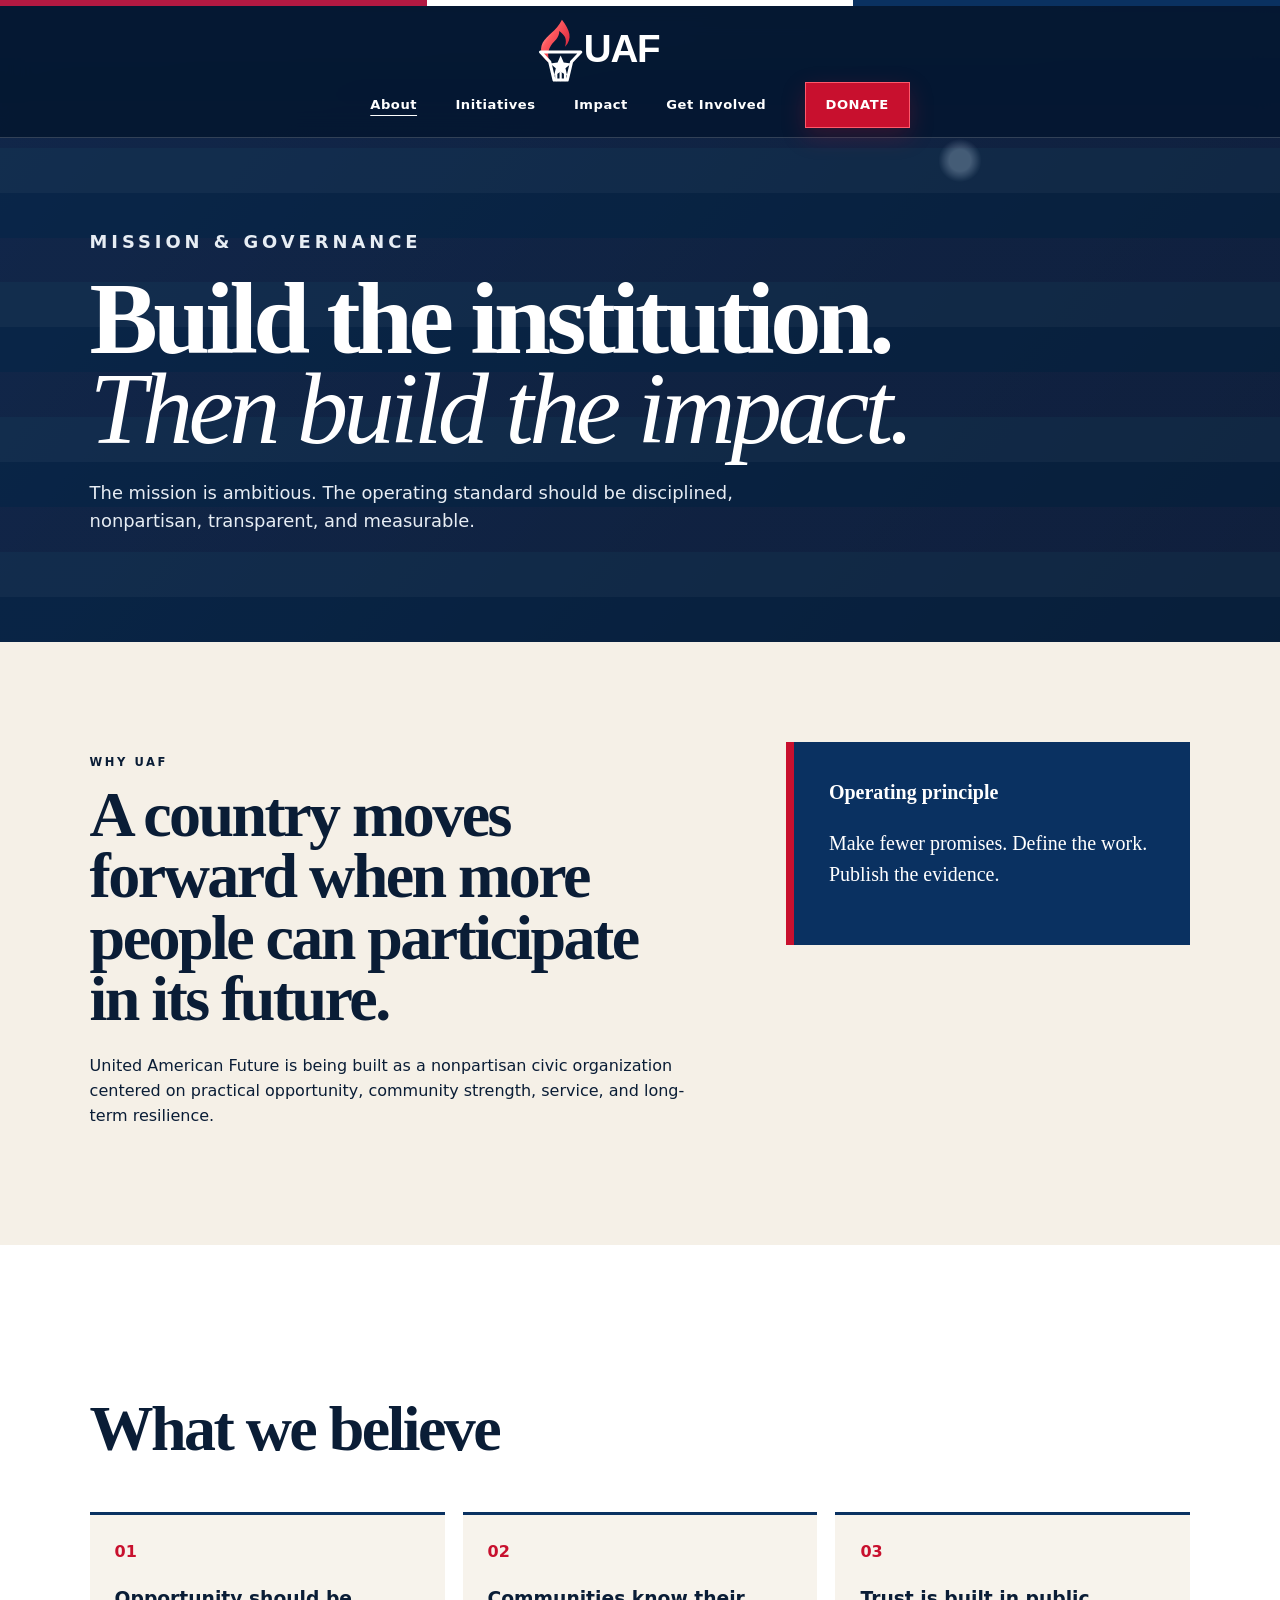
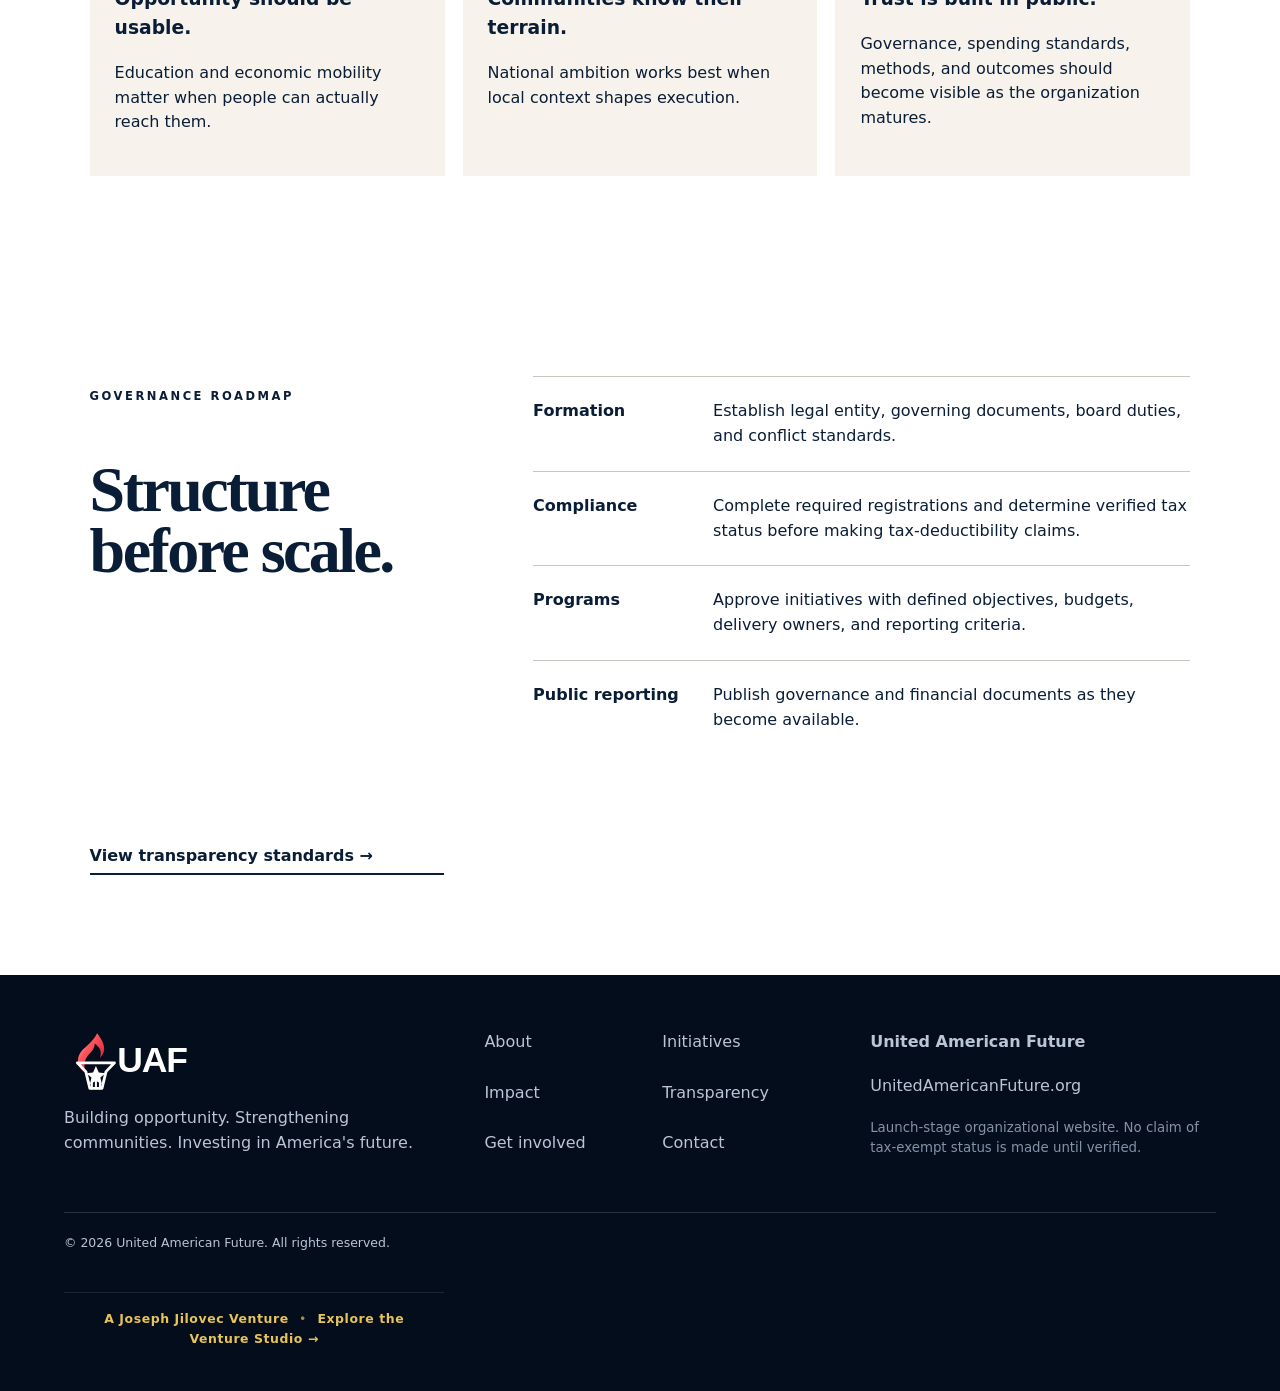
==== commit 6c889d87: "Move venture studio navigation to footer bottom" ====
--- a/about/index.html
+++ b/about/index.html
@@ -1,3 +1,3 @@
 <!doctype html><html lang="en"><head><meta charset="utf-8"><meta name="viewport" content="width=device-width,initial-scale=1"><meta name="color-scheme" content="light dark"><title>About | United American Future</title><meta name="description" content="Learn the mission, philosophy, and governance roadmap behind United American Future."><link rel="canonical" href="https://unitedamericanfuture.org/about"><meta property="og:type" content="website"><meta property="og:site_name" content="United American Future"><meta property="og:title" content="About | United American Future"><meta property="og:description" content="Learn the mission, philosophy, and governance roadmap behind United American Future."><meta property="og:url" content="https://unitedamericanfuture.org/about"><meta name="twitter:card" content="summary"><meta name="twitter:title" content="About | United American Future"><meta name="twitter:description" content="Learn the mission, philosophy, and governance roadmap behind United American Future."><link rel="icon" href="/assets/favicon.svg" type="image/svg+xml"><link rel="stylesheet" href="/site.css"><script type="application/ld+json">{"@context":"https://schema.org","@graph":[{"@type":["Organization","NGO"],"@id":"https://unitedamericanfuture.org/#organization","name":"United American Future","url":"https://unitedamericanfuture.org","description":"Learn the mission, philosophy, and governance roadmap behind United American Future."},{"@type":"WebSite","@id":"https://unitedamericanfuture.org/#website","url":"https://unitedamericanfuture.org","name":"United American Future","publisher":{"@id":"https://unitedamericanfuture.org/#organization"}},{"@type":"WebPage","@id":"https://unitedamericanfuture.org/about#webpage","url":"https://unitedamericanfuture.org/about","name":"About | United American Future","isPartOf":{"@id":"https://unitedamericanfuture.org/#website"},"about":{"@id":"https://unitedamericanfuture.org/#organization"}}]}</script></head><body class="uaf"><div class="flag-ribbon" aria-hidden="true"></div><a class="skip" href="#main">Skip to content</a><header class="global-header"><a class="logo-link" href="/" aria-label="United American Future home"><img src="/assets/uaf-logo.svg" alt="United American Future"></a><nav aria-label="Primary"><a href="/about" aria-current="page">About</a><a href="/initiatives">Initiatives</a><a href="/impact">Impact</a><a href="/get-involved">Get Involved</a><a class="donate" href="/donate">Donate</a></nav><button class="menu" aria-label="Open navigation" aria-expanded="false">☰</button></header><main id="main"><section class="page-hero"><div class="hero-media" aria-hidden="true"></div><div class="hero-shade"></div><div class="hero-copy"><p class="kicker">MISSION & GOVERNANCE</p><h1>Build the institution.<br><em>Then build the impact.</em></h1><p>The mission is ambitious. The operating standard should be disciplined, nonpartisan, transparent, and measurable.</p></div></section><section class="content-grid"><article><p class="eyebrow">WHY UAF</p><h2>A country moves forward when more people can participate in its future.</h2><p>United American Future is being built as a nonpartisan civic organization centered on practical opportunity, community strength, service, and long-term resilience.</p></article><aside class="principle-card"><b>Operating principle</b><p>Make fewer promises. Define the work. Publish the evidence.</p></aside></section><section class="editorial"><h2>What we believe</h2><div class="three"><article><span>01</span><h3>Opportunity should be usable.</h3><p>Education and economic mobility matter when people can actually reach them.</p></article><article><span>02</span><h3>Communities know their terrain.</h3><p>National ambition works best when local context shapes execution.</p></article><article><span>03</span><h3>Trust is built in public.</h3><p>Governance, spending standards, methods, and outcomes should become visible as the organization matures.</p></article></div></section><section class="governance"><div><p class="eyebrow">GOVERNANCE ROADMAP</p><h2>Structure before scale.</h2></div><ol><li><b>Formation</b><span>Establish legal entity, governing documents, board duties, and conflict standards.</span></li><li><b>Compliance</b><span>Complete required registrations and determine verified tax status before making tax-deductibility claims.</span></li><li><b>Programs</b><span>Approve initiatives with defined objectives, budgets, delivery owners, and reporting criteria.</span></li><li><b>Public reporting</b><span>Publish governance and financial documents as they become available.</span></li></ol><a class="text-link" href="/transparency">View transparency standards →</a></section></main><footer class="global-footer">
-<div class="jj-venture-nav" style="margin:0 auto 1.5rem;padding:1rem 0;text-align:center;font-size:.78rem;letter-spacing:.04em;opacity:.78"><a href="https://www.josephjilovec.com/ventures" style="color:inherit;text-decoration:none">A Joseph Jilovec Venture</a><span aria-hidden="true" style="margin:0 .6rem">·</span><a href="https://www.josephjilovec.com/ventures" style="color:inherit;text-decoration:none;font-weight:600">Explore the Venture Studio →</a></div>
-<div class="footer-brand"><img src="/assets/uaf-logo.svg" alt=""><p>Building opportunity. Strengthening communities. Investing in America's future.</p></div><nav aria-label="Footer"><a href="/about">About</a><a href="/initiatives">Initiatives</a><a href="/impact">Impact</a><a href="/transparency">Transparency</a><a href="/get-involved">Get involved</a><a href="/contact">Contact</a></nav><div class="footer-note"><b>United American Future</b><span>UnitedAmericanFuture.org</span><small>Launch-stage organizational website. No claim of tax-exempt status is made until verified.</small></div><p class="copyright">© 2026 United American Future. All rights reserved.</p></footer><script src="/site.js" defer></script></body></html>+<div class="footer-brand"><img src="/assets/uaf-logo.svg" alt=""><p>Building opportunity. Strengthening communities. Investing in America's future.</p></div><nav aria-label="Footer"><a href="/about">About</a><a href="/initiatives">Initiatives</a><a href="/impact">Impact</a><a href="/transparency">Transparency</a><a href="/get-involved">Get involved</a><a href="/contact">Contact</a></nav><div class="footer-note"><b>United American Future</b><span>UnitedAmericanFuture.org</span><small>Launch-stage organizational website. No claim of tax-exempt status is made until verified.</small></div><p class="copyright">© 2026 United American Future. All rights reserved.</p><div class="jj-venture-nav" style="border-top:1px solid rgba(255,255,255,.10);padding:1rem 1.25rem 1.15rem;text-align:center;font-size:.78rem;letter-spacing:.045em"><a href="https://www.josephjilovec.com/ventures" style="color:#E7C45A;text-decoration:none;font-weight:700">A Joseph Jilovec Venture</a><span aria-hidden="true" style="color:#E7C45A;margin:0 .65rem;opacity:.7">•</span><a href="https://www.josephjilovec.com/ventures" style="color:#E7C45A;text-decoration:none;font-weight:800">Explore the Venture Studio →</a></div>
+</footer><script src="/site.js" defer></script></body></html>
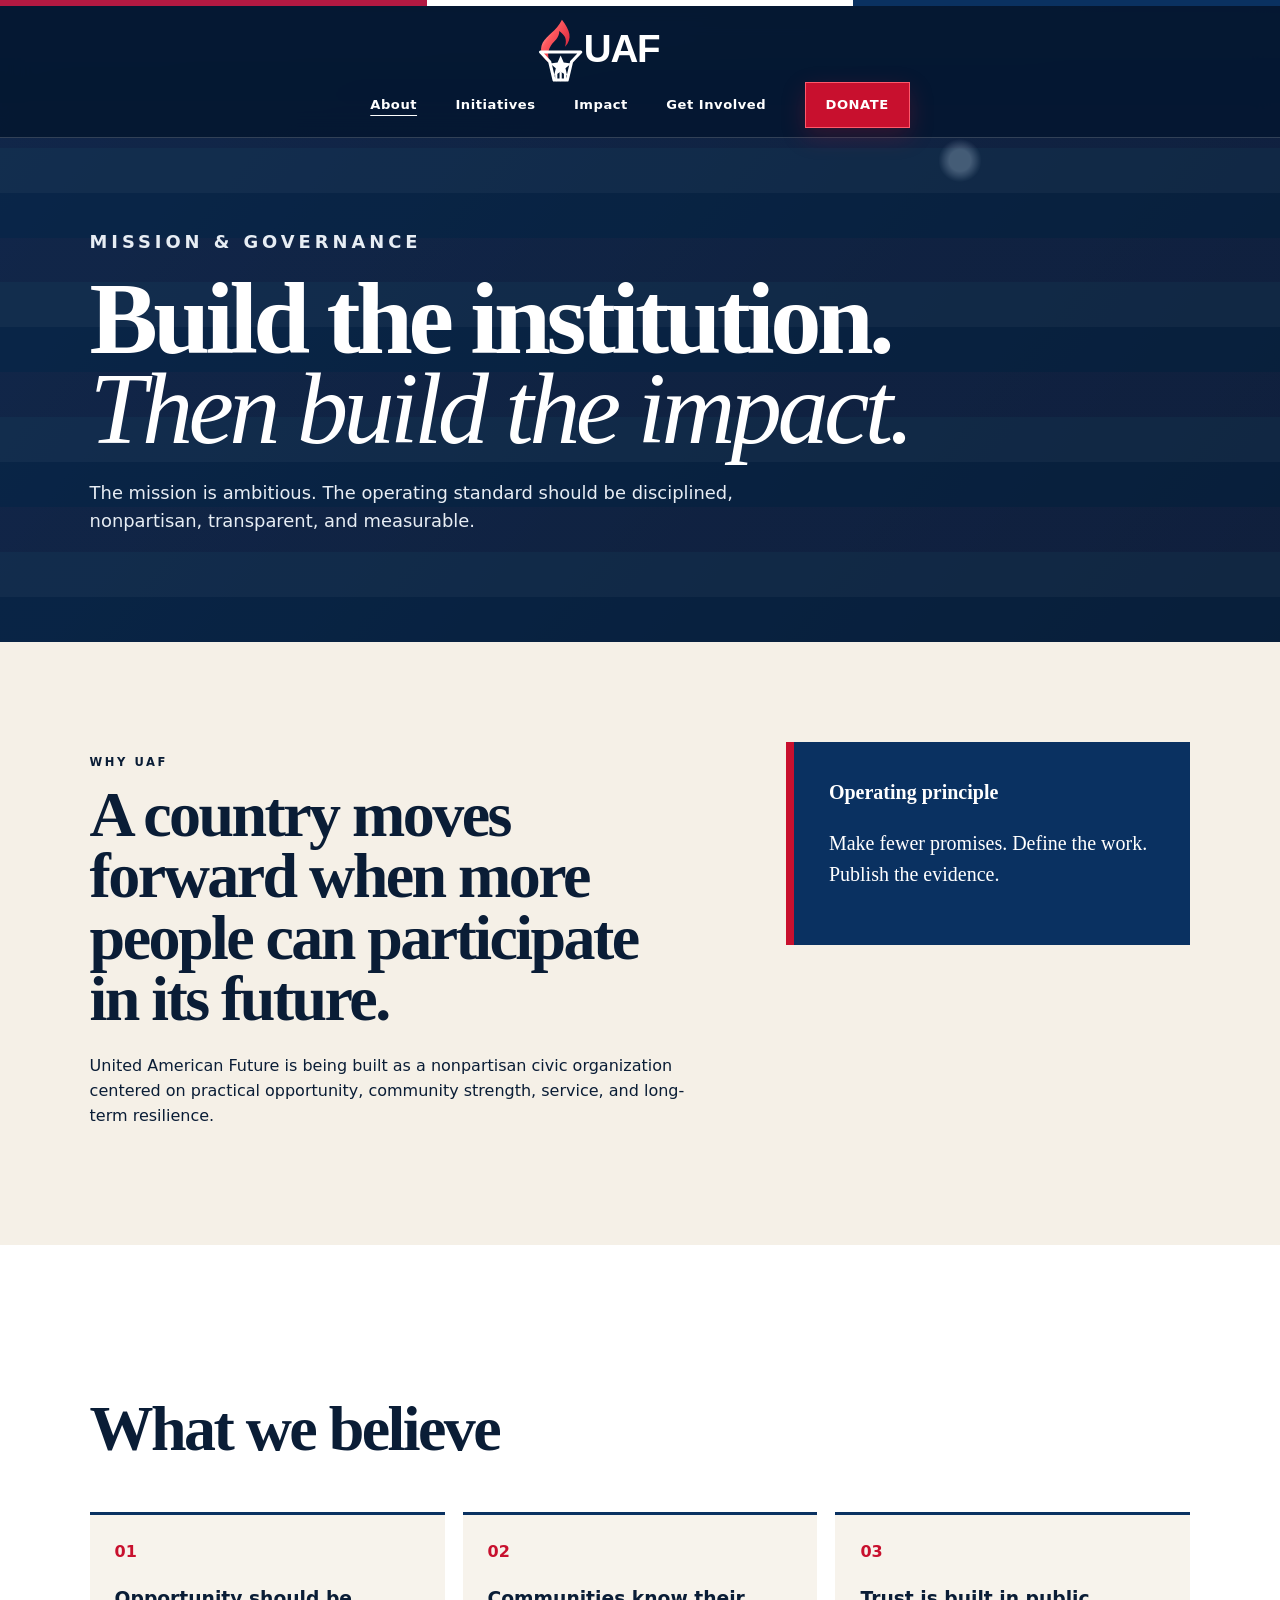
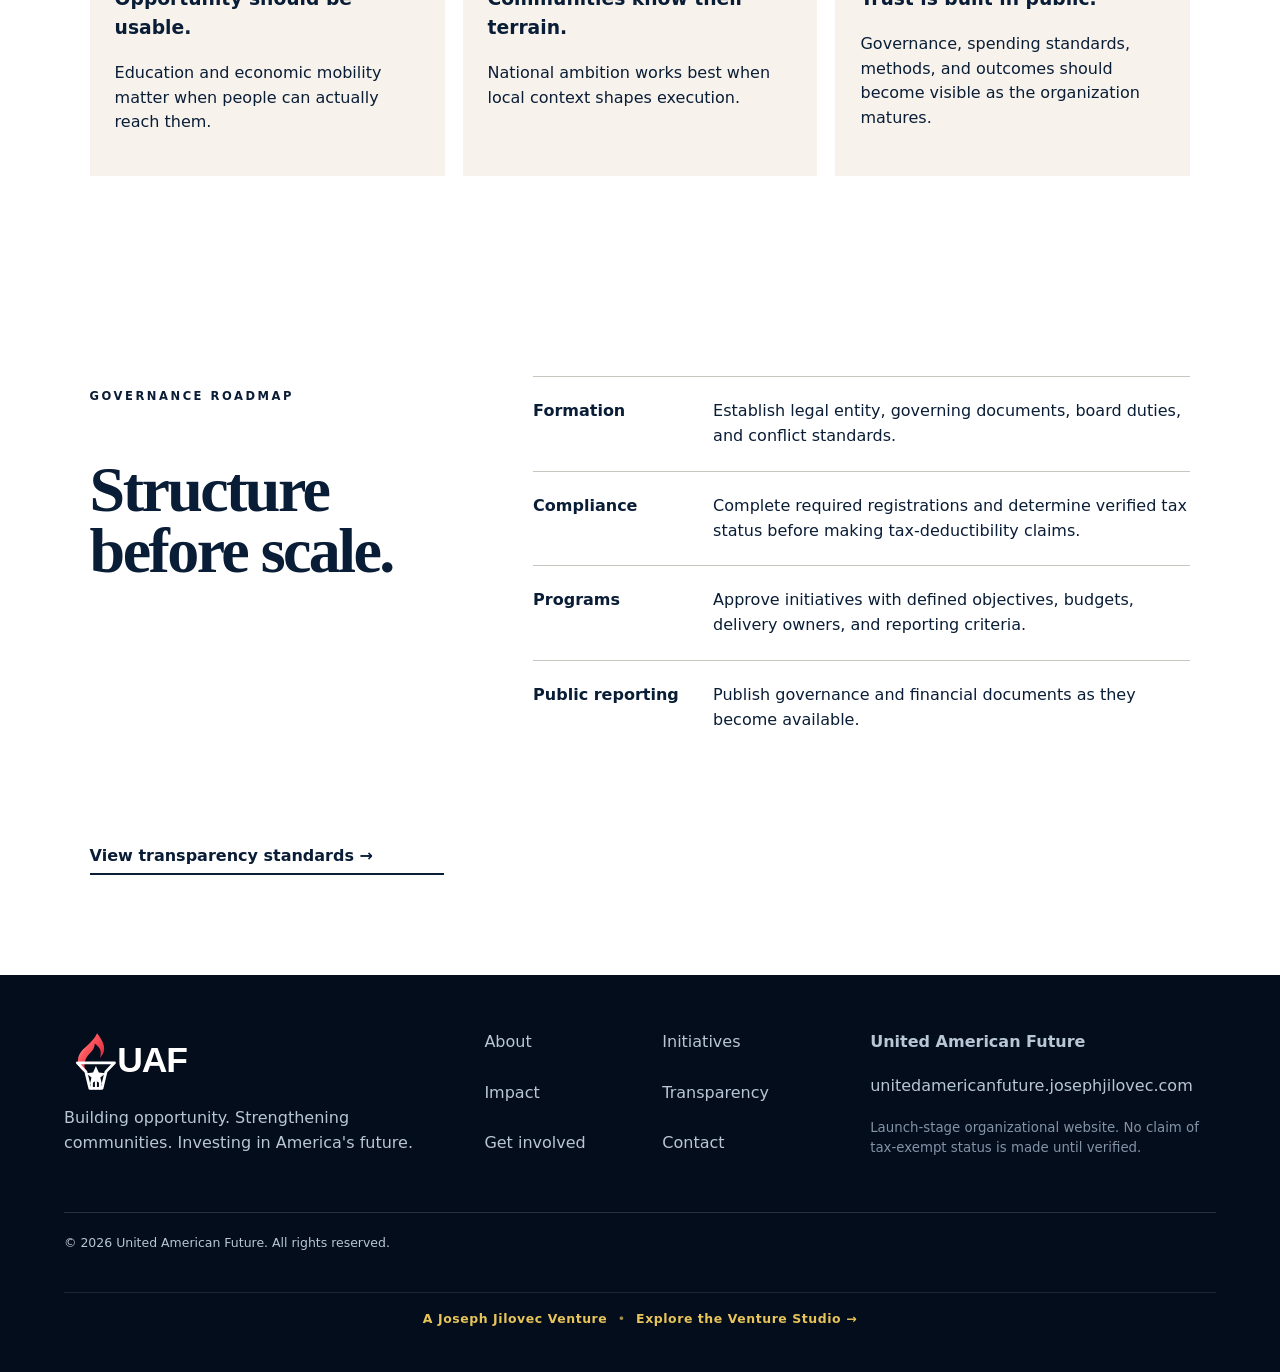
==== commit 102a268a: "Feature Iron Corridor with rail imagery and a detailed development brief" ====
--- a/about/index.html
+++ b/about/index.html
@@ -1,3 +1,4 @@
-<!doctype html><html lang="en"><head><meta charset="utf-8"><meta name="viewport" content="width=device-width,initial-scale=1"><meta name="color-scheme" content="light dark"><title>About | United American Future</title><meta name="description" content="Learn the mission, philosophy, and governance roadmap behind United American Future."><link rel="canonical" href="https://unitedamericanfuture.org/about"><meta property="og:type" content="website"><meta property="og:site_name" content="United American Future"><meta property="og:title" content="About | United American Future"><meta property="og:description" content="Learn the mission, philosophy, and governance roadmap behind United American Future."><meta property="og:url" content="https://unitedamericanfuture.org/about"><meta name="twitter:card" content="summary"><meta name="twitter:title" content="About | United American Future"><meta name="twitter:description" content="Learn the mission, philosophy, and governance roadmap behind United American Future."><link rel="icon" href="/assets/favicon.svg" type="image/svg+xml"><link rel="stylesheet" href="/site.css"><script type="application/ld+json">{"@context":"https://schema.org","@graph":[{"@type":["Organization","NGO"],"@id":"https://unitedamericanfuture.org/#organization","name":"United American Future","url":"https://unitedamericanfuture.org","description":"Learn the mission, philosophy, and governance roadmap behind United American Future."},{"@type":"WebSite","@id":"https://unitedamericanfuture.org/#website","url":"https://unitedamericanfuture.org","name":"United American Future","publisher":{"@id":"https://unitedamericanfuture.org/#organization"}},{"@type":"WebPage","@id":"https://unitedamericanfuture.org/about#webpage","url":"https://unitedamericanfuture.org/about","name":"About | United American Future","isPartOf":{"@id":"https://unitedamericanfuture.org/#website"},"about":{"@id":"https://unitedamericanfuture.org/#organization"}}]}</script></head><body class="uaf"><div class="flag-ribbon" aria-hidden="true"></div><a class="skip" href="#main">Skip to content</a><header class="global-header"><a class="logo-link" href="/" aria-label="United American Future home"><img src="/assets/uaf-logo.svg" alt="United American Future"></a><nav aria-label="Primary"><a href="/about" aria-current="page">About</a><a href="/initiatives">Initiatives</a><a href="/impact">Impact</a><a href="/get-involved">Get Involved</a><a class="donate" href="/donate">Donate</a></nav><button class="menu" aria-label="Open navigation" aria-expanded="false">☰</button></header><main id="main"><section class="page-hero"><div class="hero-media" aria-hidden="true"></div><div class="hero-shade"></div><div class="hero-copy"><p class="kicker">MISSION & GOVERNANCE</p><h1>Build the institution.<br><em>Then build the impact.</em></h1><p>The mission is ambitious. The operating standard should be disciplined, nonpartisan, transparent, and measurable.</p></div></section><section class="content-grid"><article><p class="eyebrow">WHY UAF</p><h2>A country moves forward when more people can participate in its future.</h2><p>United American Future is being built as a nonpartisan civic organization centered on practical opportunity, community strength, service, and long-term resilience.</p></article><aside class="principle-card"><b>Operating principle</b><p>Make fewer promises. Define the work. Publish the evidence.</p></aside></section><section class="editorial"><h2>What we believe</h2><div class="three"><article><span>01</span><h3>Opportunity should be usable.</h3><p>Education and economic mobility matter when people can actually reach them.</p></article><article><span>02</span><h3>Communities know their terrain.</h3><p>National ambition works best when local context shapes execution.</p></article><article><span>03</span><h3>Trust is built in public.</h3><p>Governance, spending standards, methods, and outcomes should become visible as the organization matures.</p></article></div></section><section class="governance"><div><p class="eyebrow">GOVERNANCE ROADMAP</p><h2>Structure before scale.</h2></div><ol><li><b>Formation</b><span>Establish legal entity, governing documents, board duties, and conflict standards.</span></li><li><b>Compliance</b><span>Complete required registrations and determine verified tax status before making tax-deductibility claims.</span></li><li><b>Programs</b><span>Approve initiatives with defined objectives, budgets, delivery owners, and reporting criteria.</span></li><li><b>Public reporting</b><span>Publish governance and financial documents as they become available.</span></li></ol><a class="text-link" href="/transparency">View transparency standards →</a></section></main><footer class="global-footer">
-<div class="footer-brand"><img src="/assets/uaf-logo.svg" alt=""><p>Building opportunity. Strengthening communities. Investing in America's future.</p></div><nav aria-label="Footer"><a href="/about">About</a><a href="/initiatives">Initiatives</a><a href="/impact">Impact</a><a href="/transparency">Transparency</a><a href="/get-involved">Get involved</a><a href="/contact">Contact</a></nav><div class="footer-note"><b>United American Future</b><span>UnitedAmericanFuture.org</span><small>Launch-stage organizational website. No claim of tax-exempt status is made until verified.</small></div><p class="copyright">© 2026 United American Future. All rights reserved.</p><div class="jj-venture-nav" style="border-top:1px solid rgba(255,255,255,.10);padding:1rem 1.25rem 1.15rem;text-align:center;font-size:.78rem;letter-spacing:.045em"><a href="https://www.josephjilovec.com/ventures" style="color:#E7C45A;text-decoration:none;font-weight:700">A Joseph Jilovec Venture</a><span aria-hidden="true" style="color:#E7C45A;margin:0 .65rem;opacity:.7">•</span><a href="https://www.josephjilovec.com/ventures" style="color:#E7C45A;text-decoration:none;font-weight:800">Explore the Venture Studio →</a></div>
-</footer><script src="/site.js" defer></script></body></html>+<!doctype html><html lang="en"><head><meta charset="utf-8"><meta name="viewport" content="width=device-width,initial-scale=1"><meta name="color-scheme" content="light dark"><title>About | United American Future</title><meta name="description" content="Learn the mission, philosophy, and governance roadmap behind United American Future."><link rel="canonical" href="https://unitedamericanfuture.josephjilovec.com/about"><meta property="og:type" content="website"><meta property="og:site_name" content="United American Future"><meta property="og:title" content="About | United American Future"><meta property="og:description" content="Learn the mission, philosophy, and governance roadmap behind United American Future."><meta property="og:url" content="https://unitedamericanfuture.josephjilovec.com/about"><meta name="twitter:card" content="summary"><meta name="twitter:title" content="About | United American Future"><meta name="twitter:description" content="Learn the mission, philosophy, and governance roadmap behind United American Future."><link rel="icon" href="/assets/favicon.svg" type="image/svg+xml"><link rel="stylesheet" href="/site.css"><script type="application/ld+json">{"@context":"https://schema.org","@graph":[{"@type":["Organization","NGO"],"@id":"https://unitedamericanfuture.josephjilovec.com/#organization","name":"United American Future","url":"https://unitedamericanfuture.josephjilovec.com","description":"Learn the mission, philosophy, and governance roadmap behind United American Future."},{"@type":"WebSite","@id":"https://unitedamericanfuture.josephjilovec.com/#website","url":"https://unitedamericanfuture.josephjilovec.com","name":"United American Future","publisher":{"@id":"https://unitedamericanfuture.josephjilovec.com/#organization"}},{"@type":"WebPage","@id":"https://unitedamericanfuture.josephjilovec.com/about#webpage","url":"https://unitedamericanfuture.josephjilovec.com/about","name":"About | United American Future","isPartOf":{"@id":"https://unitedamericanfuture.josephjilovec.com/#website"},"about":{"@id":"https://unitedamericanfuture.josephjilovec.com/#organization"}}]}</script><link rel="stylesheet" href="/rail.css">
+</head><body class="uaf"><div class="flag-ribbon" aria-hidden="true"></div><a class="skip" href="#main">Skip to content</a><header class="global-header"><a class="logo-link" href="/" aria-label="United American Future home"><img src="/assets/uaf-logo.svg" alt="United American Future"></a><nav aria-label="Primary"><a href="/about" aria-current="page">About</a><a href="/initiatives">Initiatives</a><a href="/impact">Impact</a><a href="/get-involved">Get Involved</a><a class="donate" href="/donate">Donate</a></nav><button class="menu" aria-label="Open navigation" aria-expanded="false">☰</button></header><main id="main"><section class="page-hero"><div class="hero-media" aria-hidden="true"></div><div class="hero-shade"></div><div class="hero-copy"><p class="kicker">MISSION & GOVERNANCE</p><h1>Build the institution.<br><em>Then build the impact.</em></h1><p>The mission is ambitious. The operating standard should be disciplined, nonpartisan, transparent, and measurable.</p></div></section><section class="content-grid"><article><p class="eyebrow">WHY UAF</p><h2>A country moves forward when more people can participate in its future.</h2><p>United American Future is being built as a nonpartisan civic organization centered on practical opportunity, community strength, service, and long-term resilience.</p></article><aside class="principle-card"><b>Operating principle</b><p>Make fewer promises. Define the work. Publish the evidence.</p></aside></section><section class="editorial"><h2>What we believe</h2><div class="three"><article><span>01</span><h3>Opportunity should be usable.</h3><p>Education and economic mobility matter when people can actually reach them.</p></article><article><span>02</span><h3>Communities know their terrain.</h3><p>National ambition works best when local context shapes execution.</p></article><article><span>03</span><h3>Trust is built in public.</h3><p>Governance, spending standards, methods, and outcomes should become visible as the organization matures.</p></article></div></section><section class="governance"><div><p class="eyebrow">GOVERNANCE ROADMAP</p><h2>Structure before scale.</h2></div><ol><li><b>Formation</b><span>Establish legal entity, governing documents, board duties, and conflict standards.</span></li><li><b>Compliance</b><span>Complete required registrations and determine verified tax status before making tax-deductibility claims.</span></li><li><b>Programs</b><span>Approve initiatives with defined objectives, budgets, delivery owners, and reporting criteria.</span></li><li><b>Public reporting</b><span>Publish governance and financial documents as they become available.</span></li></ol><a class="text-link" href="/transparency">View transparency standards →</a></section></main><footer class="global-footer">
+<div class="footer-brand"><img src="/assets/uaf-logo.svg" alt=""><p>Building opportunity. Strengthening communities. Investing in America's future.</p></div><nav aria-label="Footer"><a href="/about">About</a><a href="/initiatives">Initiatives</a><a href="/impact">Impact</a><a href="/transparency">Transparency</a><a href="/get-involved">Get involved</a><a href="/contact">Contact</a></nav><div class="footer-note"><b>United American Future</b><span>unitedamericanfuture.josephjilovec.com</span><small>Launch-stage organizational website. No claim of tax-exempt status is made until verified.</small></div><p class="copyright">© 2026 United American Future. All rights reserved.</p><div class="jj-venture-nav" style="border-top:1px solid rgba(255,255,255,.10);padding:1rem 1.25rem 1.15rem;text-align:center;font-size:.78rem;letter-spacing:.045em"><a href="https://www.josephjilovec.com/ventures" style="color:#E7C45A;text-decoration:none;font-weight:700">A Joseph Jilovec Venture</a><span aria-hidden="true" style="color:#E7C45A;margin:0 .65rem;opacity:.7">•</span><a href="https://www.josephjilovec.com/ventures" style="color:#E7C45A;text-decoration:none;font-weight:800">Explore the Venture Studio →</a></div>
+</footer><script src="/site.js" defer></script></body></html>
--- a/rail.css
+++ b/rail.css
@@ -0,0 +1,10 @@
+html{scroll-padding-top:155px}a:focus-visible,button:focus-visible,summary:focus-visible{outline:3px solid #d5a62f;outline-offset:5px}.rail-small-note{font-size:.78rem!important;line-height:1.75!important}.rail-home-feature{display:grid;grid-template-columns:1fr 1fr;background:#fff}.rail-home-feature figure{position:relative;margin:0;min-width:0}.rail-home-feature figure img{width:100%;height:100%;min-height:550px;object-fit:cover}.rail-home-feature figcaption{position:absolute;bottom:18px;left:20px;right:20px;color:#fff;text-shadow:0 1px 8px #000;font-size:.7rem}.rail-home-feature>div{padding:75px 6vw;align-self:center}.rail-home-feature h2{font-family:Georgia,serif;font-size:clamp(2.7rem,4.6vw,5rem);line-height:1.02;letter-spacing:-.045em;margin:16px 0 28px}.rail-home-feature h2 em{font-weight:400}.rail-home-feature>div>p:not(.eyebrow){font-size:1rem;color:#40546b;max-width:620px}.rail-home-feature .button{margin-top:14px}.rail-home-feature .rail-small-note{margin-top:20px}.rail-feature .program-body>.eyebrow{color:#b31942;margin:0 0 18px}.rail-feature-image{margin:0 0 32px}.rail-feature-image img{width:100%;max-height:470px;object-fit:cover;aspect-ratio:16/9}.rail-feature-image figcaption{font-size:.72rem;color:#52667a;padding:12px 0}.rail-feature-summary{display:grid;grid-template-columns:1fr 1fr;gap:35px}.rail-feature-summary h3{font-family:Georgia,serif;font-size:1.6rem;line-height:1.14;letter-spacing:-.03em;margin:0 0 13px}.rail-feature-summary p{font-size:.94rem;line-height:1.75;color:#40546b;margin-bottom:0}.rail-feature-actions{display:flex;flex-wrap:wrap;gap:24px;align-items:center;margin-top:32px}.rail-feature-actions .button{font-size:.85rem}.rail-feature-actions .text-link{font-size:.85rem}.rail-hero{min-height:850px;padding-bottom:90px}.rail-hero-media{position:absolute;inset:0}.rail-hero-media img{width:100%;height:100%;object-fit:cover;object-position:center 54%}.rail-hero-overlay{position:absolute;inset:0;background:linear-gradient(90deg,rgba(4,18,37,.96),rgba(4,18,37,.80) 47%,rgba(4,18,37,.25)),linear-gradient(0deg,rgba(4,18,37,.65),transparent 65%)}.rail-hero .hero-copy{max-width:1020px}.rail-back{display:inline-block;color:#d5e0ec;font-size:.75rem;text-decoration:none;border-bottom:1px solid #9cafc3;padding-bottom:4px;margin-bottom:23px}.rail-hero h1{font-size:clamp(4rem,7.9vw,8.7rem);line-height:.94;margin-bottom:22px}.rail-hero p{max-width:780px;font-size:1rem}.rail-hero .rail-hero-subtitle{font-family:Georgia,serif;font-size:clamp(1.35rem,2.3vw,2rem);color:#e7c45a;margin:0 0 21px}.rail-hero .hero-actions{margin-bottom:28px}.rail-image-note{position:absolute;bottom:14px;left:7vw;right:7vw;color:#dae4ef;font-size:.64rem!important;margin:0!important;max-width:1100px!important;z-index:2}.rail-nav{position:sticky;top:138px;z-index:40;display:flex;gap:31px;align-items:center;padding:20px 7vw;background:#071426;color:#e7edf4;overflow-x:auto;white-space:nowrap;border-top:1px solid #ffffff24;border-bottom:1px solid #ffffff24}.rail-nav a{font-size:.72rem;font-weight:750;text-decoration:none}.rail-nav a:hover{color:#e7c45a}.rail-status{background:#0a3161;color:#fff;display:grid;grid-template-columns:1fr 1.3fr 1.1fr;gap:35px;padding:35px 7vw}.rail-status>div{border-left:2px solid #e7c45a;padding-left:18px;min-width:0}.rail-status span{display:block;color:#b6cbe0;font-size:.65rem;letter-spacing:.08em;text-transform:uppercase;margin-bottom:8px}.rail-status strong{font-size:.9rem;font-weight:650}.rail-section{padding:105px 7vw}.rail-section h2,.rail-about-note h2,.rail-impact-note h2,.rail-transparency-note h2{font-family:Georgia,serif;font-size:clamp(2.8rem,5vw,5.7rem);line-height:1.01;letter-spacing:-.045em;margin:12px 0 27px}.rail-section h2 em{font-weight:400}.rail-section .eyebrow{color:#b31942}.rail-intro{display:grid;grid-template-columns:1fr 1fr;gap:7vw}.rail-intro>div>p{color:#40546b;font-size:1rem;line-height:1.85}.rail-intro .rail-lede{font-family:Georgia,serif;font-size:1.4rem;line-height:1.5;color:#0a1d36;margin-top:14px}.rail-callout{border-left:4px solid #b31942;background:#fff;padding:22px 24px;margin-top:28px}.rail-callout strong{font-size:.9rem}.rail-callout p{font-size:.82rem;color:#40546b;line-height:1.85;margin:8px 0 0}.rail-heading{max-width:1030px;margin-bottom:45px}.rail-heading>p:last-child{max-width:830px;color:#40546b;font-size:1.05rem;line-height:1.8}.rail-network{background:#e6e0d5}.rail-map{margin:0 0 50px}.rail-map img{width:100%;height:auto;background:#0a213c}.rail-map a{display:block}.rail-map figcaption{font-size:.72rem;line-height:1.8;color:#43566a;padding-top:15px}.rail-map figcaption a{display:inline;text-underline-offset:3px;font-weight:650}.rail-hubs{display:grid;grid-template-columns:repeat(3,minmax(0,1fr));gap:35px;margin-bottom:70px}.rail-hubs article{border-top:3px solid #0a3161;padding:23px 0}.rail-hubs span{font-size:.63rem;font-weight:800;letter-spacing:.08em;text-transform:uppercase;color:#a52a3d}.rail-hubs h3{font-family:Georgia,serif;font-size:2.6rem;letter-spacing:-.04em;line-height:1.1;margin:15px 0}.rail-hubs p{font-size:.9rem;line-height:1.85;color:#40546b}.rail-families{display:grid;grid-template-columns:.8fr 1.2fr;gap:7vw}.rail-families>div>h3{font-family:Georgia,serif;font-size:2.4rem;line-height:1.1;letter-spacing:-.04em;margin:12px 0 22px}.rail-families>div>p:last-child{font-size:.95rem;line-height:1.85;color:#40546b}.rail-family{border-top:1px solid #9ba9b6;border-left:4px solid #328ff1;padding-left:22px}.rail-family:last-child{border-bottom:1px solid #9ba9b6}.rail-family.mountain{border-left-color:#0d9996}.rail-family.central{border-left-color:#bd881c}.rail-family.gulf{border-left-color:#3f8d50}.rail-family.northeast{border-left-color:#8255bb}.rail-family summary{display:flex;align-items:center;justify-content:space-between;gap:20px;padding:22px 10px 22px 0;font-size:1.04rem;line-height:1.5;font-weight:700;cursor:pointer;list-style:none}.rail-family summary::-webkit-details-marker,.rail-questions summary::-webkit-details-marker{display:none}.rail-family summary>b{font-size:1.4rem;font-weight:400;flex-shrink:0}.rail-family[open] summary>b{transform:rotate(45deg)}.rail-family p{font-size:.85rem;color:#40546b;line-height:1.85;margin:0 12px 22px 0}.rail-network>.rail-small-note{margin:30px 0 0;color:#52667a}.rail-screen{background:#fff}.rail-screen-grid{display:grid;grid-template-columns:repeat(3,minmax(0,1fr));border-top:1px solid #b9c2ca;border-left:1px solid #b9c2ca}.rail-screen-grid article{padding:30px;border-right:1px solid #b9c2ca;border-bottom:1px solid #b9c2ca}.rail-screen-grid article>span{font-family:Georgia,serif;font-size:1.7rem;color:#b31942}.rail-screen-grid h3{font-size:1.1rem;margin:21px 0 12px}.rail-screen-grid p{font-size:.85rem;line-height:1.85;color:#40546b;margin-bottom:0}.rail-output{display:grid;grid-template-columns:185px 1fr;gap:30px;background:#f5f0e7;border-left:5px solid #b31942;margin-top:30px;padding:27px 30px}.rail-output span{font-size:.7rem;text-transform:uppercase;font-weight:800;letter-spacing:.08em;padding-top:5px;color:#b31942}.rail-output p{margin:0;font-family:Georgia,serif;font-size:1.2rem;line-height:1.6}.rail-pathway{display:grid;grid-template-columns:.9fr 1.1fr;gap:7vw;background:#0a3161;color:#fff}.rail-pathway .eyebrow{color:#e7c45a}.rail-pathway>div>p:last-child{font-size:.94rem;color:#d2deeb;line-height:1.85;max-width:460px}.rail-pathway ol{list-style:none;padding:0;margin:0}.rail-pathway li{border-top:1px solid #ffffff40;padding:28px 0}.rail-pathway li>span{font-size:.62rem;font-weight:800;letter-spacing:.08em;text-transform:uppercase;color:#e7c45a}.rail-pathway li h3{font-family:Georgia,serif;font-size:1.8rem;line-height:1.15;letter-spacing:-.025em;margin:14px 0}.rail-pathway li p{font-size:.88rem;line-height:1.85;color:#d2deeb;margin:0;max-width:650px}.rail-role-grid{display:grid;grid-template-columns:repeat(3,minmax(0,1fr));gap:30px}.rail-role-grid article{background:#fff;border-top:4px solid #0a3161;padding:29px}.rail-role-grid article>span{font-size:.66rem;text-transform:uppercase;font-weight:800;letter-spacing:.06em;color:#b31942}.rail-role-grid h3{font-family:Georgia,serif;font-size:1.7rem;line-height:1.15;letter-spacing:-.03em;margin:22px 0 16px}.rail-role-grid p{font-size:.88rem;line-height:1.85;color:#40546b}.rail-funding{margin-top:45px;padding:35px;background:#e6e0d5}.rail-funding h3{font-family:Georgia,serif;font-size:2rem;letter-spacing:-.03em;margin:0 0 17px}.rail-funding p{font-size:.9rem;line-height:1.9;color:#40546b;max-width:1000px}.rail-funding p:last-child{margin-bottom:0}.rail-evidence{display:grid;grid-template-columns:1fr 1fr;gap:7vw;background:#fff}.rail-evidence>div>p:last-of-type{color:#40546b;font-size:.98rem;line-height:1.8}.rail-evidence .text-link{display:inline-block;margin-top:15px}.rail-evidence dl,.rail-impact-note dl{margin:12px 0 0;min-width:0}.rail-evidence dl>div,.rail-impact-note dl>div{padding:20px 0;border-top:1px solid #b0bdc9;display:grid;grid-template-columns:1.1fr 1fr;gap:20px;font-size:.83rem;line-height:1.75}.rail-evidence dt,.rail-impact-note dt{font-weight:700}.rail-evidence dd,.rail-impact-note dd{margin:0;color:#52667a}.rail-questions{display:grid;grid-template-columns:.8fr 1.2fr;gap:7vw}.rail-questions details{border-top:1px solid #aeb9c3}.rail-questions details:last-child{border-bottom:1px solid #aeb9c3}.rail-questions summary{padding:24px 0;display:flex;align-items:center;justify-content:space-between;gap:23px;list-style:none;cursor:pointer;font-size:.98rem;font-weight:650}.rail-questions summary>span{font-size:1.5rem;font-weight:400;flex-shrink:0;color:#b31942}.rail-questions details[open] summary>span{transform:rotate(45deg)}.rail-questions details>p{font-size:.87rem;line-height:1.9;color:#40546b;padding-right:25px;margin:0 0 25px}.rail-participate .rail-small-note{max-width:1000px!important;color:#f8dfe6;margin-top:25px}.rail-about-note,.rail-transparency-note{padding:90px 7vw;background:#e6e0d5}.rail-about-note h2,.rail-transparency-note h2{font-size:clamp(2.7rem,4.8vw,5rem)}.rail-about-note>p:not(.eyebrow),.rail-transparency-note>p:not(.eyebrow){max-width:1000px;font-size:1rem;color:#40546b;line-height:1.85}.rail-about-note .text-link{display:inline-block;margin-top:15px}.rail-impact-note{display:grid;grid-template-columns:1fr 1fr;gap:7vw;padding:90px 7vw;background:#e6e0d5}.rail-impact-note h2{font-size:clamp(2.7rem,4.6vw,5rem)}.rail-impact-note>div>p:not(.eyebrow){font-size:.94rem;line-height:1.85;color:#40546b}.rail-impact-note .text-link{display:inline-block;margin-top:12px}.rail-contact-context{grid-column:2;padding:20px;background:#e6e0d5;border-left:4px solid #b31942;margin:0 0 -20px;color:#0a1d36;font-size:.87rem}.rail-contact-context[hidden]{display:none}.footer-note span{overflow-wrap:anywhere}.global-footer .jj-venture-nav{grid-column:1/-1}.rail-contact-context+form{align-self:start}
+@media(max-width:1100px){.rail-hero h1{font-size:7vw}.rail-status{gap:22px}.rail-hubs{gap:25px}.rail-screen-grid article{padding:24px}.rail-role-grid article{padding:23px}.rail-nav{gap:24px}}
+@media(max-width:900px){html{scroll-padding-top:120px}.rail-home-feature{grid-template-columns:1fr}.rail-home-feature figure img{min-height:0;height:auto;aspect-ratio:16/9}.rail-home-feature>div{padding:60px 7vw}.rail-hero{min-height:840px;padding-top:170px}.rail-hero h1{font-size:clamp(3.7rem,8vw,6rem)}.rail-hero-overlay{background:linear-gradient(90deg,rgba(4,18,37,.95),rgba(4,18,37,.7)),linear-gradient(0deg,rgba(4,18,37,.6),transparent)}.rail-nav{top:98px;padding-block:17px}.rail-status{grid-template-columns:1fr;gap:23px}.rail-intro,.rail-pathway,.rail-evidence,.rail-questions,.rail-impact-note{grid-template-columns:1fr;gap:35px}.rail-role-grid{grid-template-columns:1fr;gap:20px}.rail-role-grid article{padding:28px}.rail-screen-grid{grid-template-columns:1fr 1fr}.rail-hubs{grid-template-columns:1fr;gap:7px;margin-bottom:40px}.rail-hubs h3{font-size:2.3rem}.rail-families{grid-template-columns:1fr;gap:25px}.rail-contact-context{grid-column:1;margin:0}.rail-feature-summary{gap:25px}}
+@media(max-width:650px){.rail-section{padding:65px 6vw}.rail-section h2{font-size:clamp(2.45rem,10.8vw,3.4rem)}.rail-home-feature>div{padding:55px 6vw}.rail-home-feature h2{font-size:2.7rem}.rail-home-feature>div>p:not(.eyebrow){font-size:.95rem}.rail-hero{min-height:780px;padding:150px 6vw 75px}.rail-hero h1{font-size:clamp(3rem,12.5vw,4.7rem);line-height:1.04;margin-top:18px}.rail-hero p{font-size:.88rem}.rail-hero .rail-hero-subtitle{font-size:1.35rem}.rail-back{font-size:.68rem;max-width:100%;margin-bottom:20px}.rail-hero .kicker{font-size:.61rem;letter-spacing:.16em}.rail-hero .hero-actions{gap:10px;margin-top:23px;margin-bottom:25px}.rail-hero .button{font-size:.73rem;padding:13px 15px}.rail-hero-media img{object-position:62% center}.rail-image-note{left:6vw;right:6vw;font-size:.54rem!important;line-height:1.6!important}.rail-nav{padding-inline:6vw;gap:23px}.rail-nav a{font-size:.66rem}.rail-status{padding:28px 6vw}.rail-status strong{font-size:.85rem}.rail-intro .rail-lede{font-size:1.25rem}.rail-intro>div>p{font-size:.94rem}.rail-callout{padding:20px}.rail-heading{margin-bottom:30px}.rail-heading>p:last-child{font-size:.94rem}.rail-map{margin-left:-2vw;margin-right:-2vw;margin-bottom:30px}.rail-map figcaption{padding-inline:2vw;font-size:.66rem}.rail-map img{min-height:0}.rail-family{padding-left:15px}.rail-family summary{font-size:.9rem;padding-block:20px;gap:13px}.rail-family p{font-size:.82rem}.rail-screen-grid{grid-template-columns:1fr}.rail-screen-grid article{padding:24px}.rail-screen-grid h3{font-size:1.07rem;margin-top:17px}.rail-output{grid-template-columns:1fr;gap:10px;padding:23px}.rail-output p{font-size:1.1rem}.rail-pathway li{padding-block:24px}.rail-pathway li h3{font-size:1.7rem}.rail-funding{padding:25px;margin-top:25px}.rail-funding h3{font-size:1.7rem}.rail-funding p{font-size:.84rem}.rail-evidence dl>div,.rail-impact-note dl>div{grid-template-columns:1fr;gap:5px;font-size:.82rem;padding-block:17px}.rail-questions{gap:15px}.rail-questions summary{font-size:.9rem}.rail-questions details>p{font-size:.83rem}.rail-about-note,.rail-transparency-note,.rail-impact-note{padding:65px 6vw}.rail-feature-summary{grid-template-columns:1fr;gap:25px}.rail-feature-summary h3{font-size:1.5rem}.rail-feature-actions{gap:20px}.rail-feature-actions .button{font-size:.75rem}.rail-feature-image figcaption{font-size:.65rem}.rail-families>div>h3{font-size:2.1rem}.rail-small-note{font-size:.7rem!important}.rail-transparency-note>p:not(.eyebrow),.rail-about-note>p:not(.eyebrow){font-size:.92rem}.rail-contact-context{font-size:.8rem}}
+@media(max-width:360px){.rail-hero h1{font-size:2.95rem}.rail-hero .rail-hero-subtitle{font-size:1.17rem}.rail-hero .button{font-size:.67rem;padding-inline:12px}.rail-home-feature h2{font-size:2.4rem}.rail-section h2{font-size:2.35rem}.rail-feature-actions .button{font-size:.68rem;padding-inline:13px}}
+@media(prefers-reduced-motion:reduce){*{scroll-behavior:auto!important;transition:none!important;animation:none!important}}
+
+.contact-form .rail-contact-context{grid-column:auto;margin:0;padding:18px;font-size:.8rem}.contact-form .rail-contact-context[hidden]{display:none}
+
+.contact-form{min-width:0}.contact-form input,.contact-form select,.contact-form textarea{min-width:0}@media(max-width:650px){.governance li{grid-template-columns:1fr;gap:7px}}
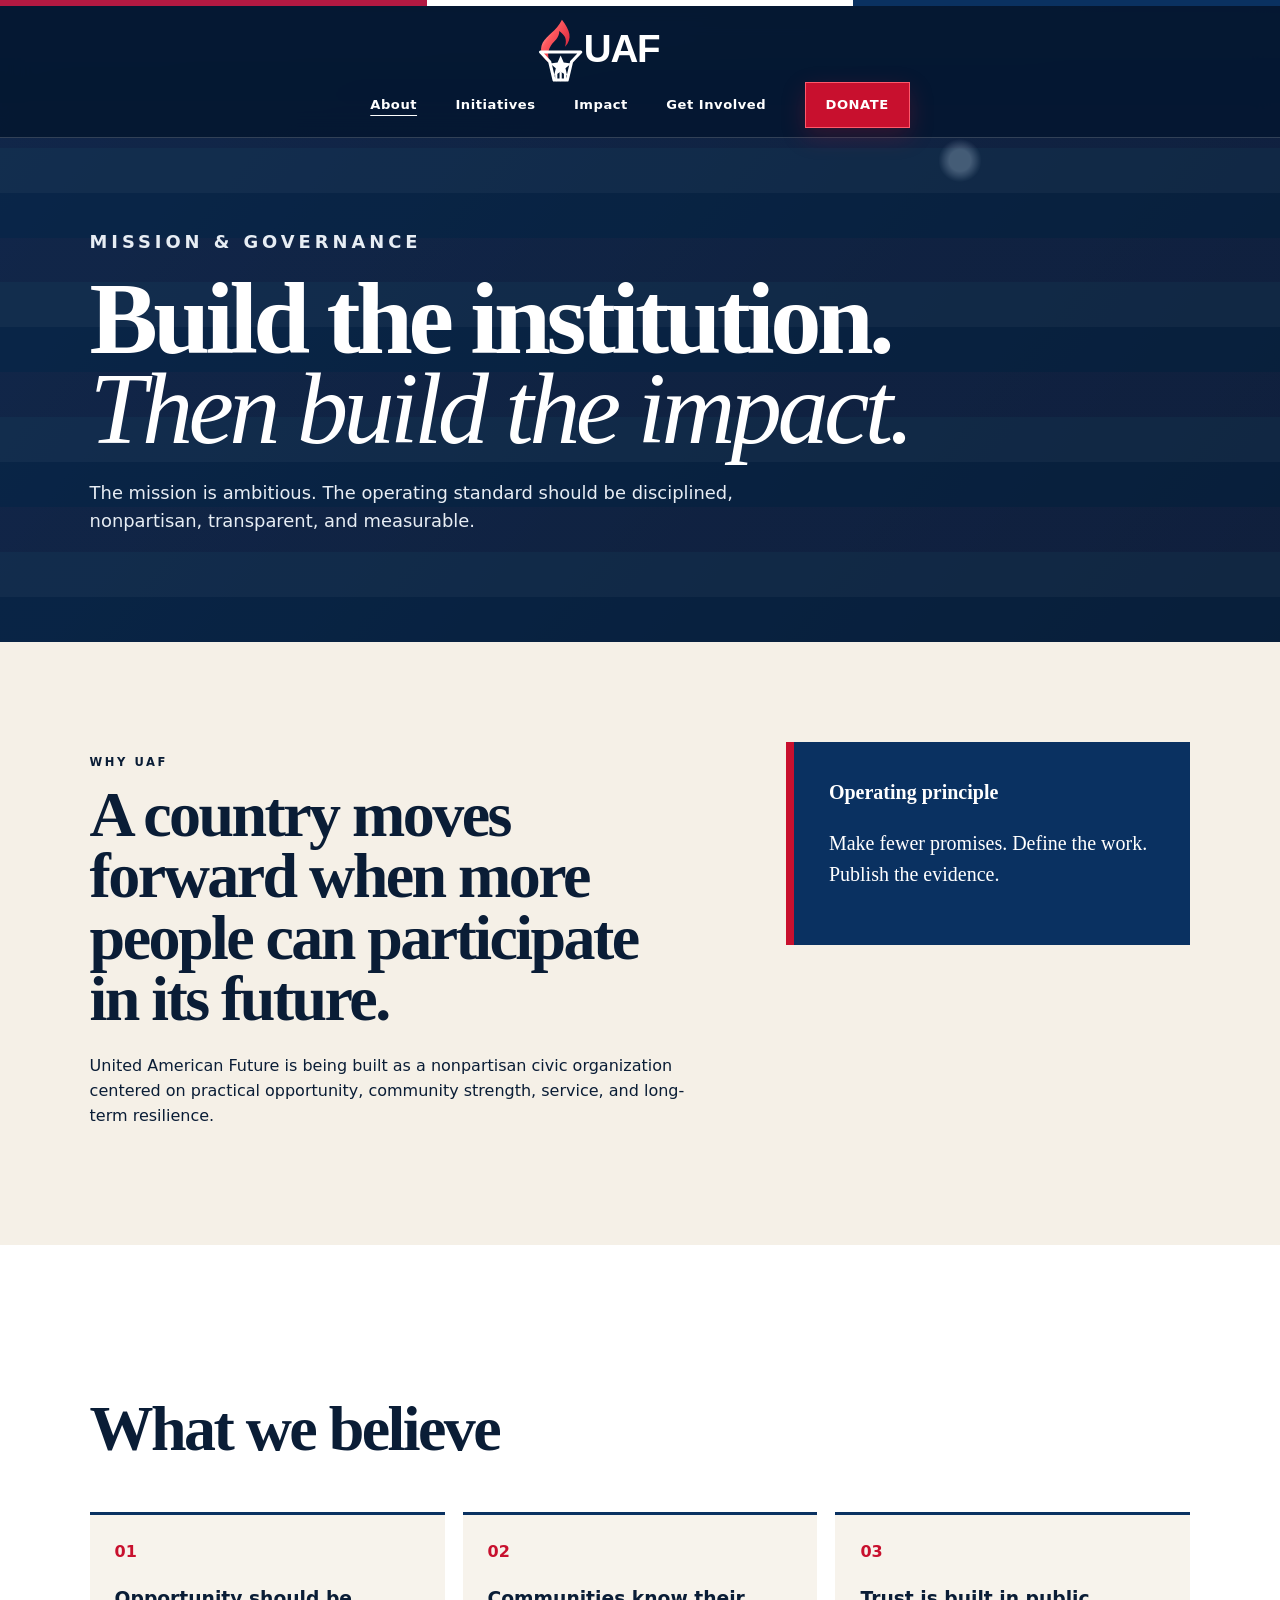
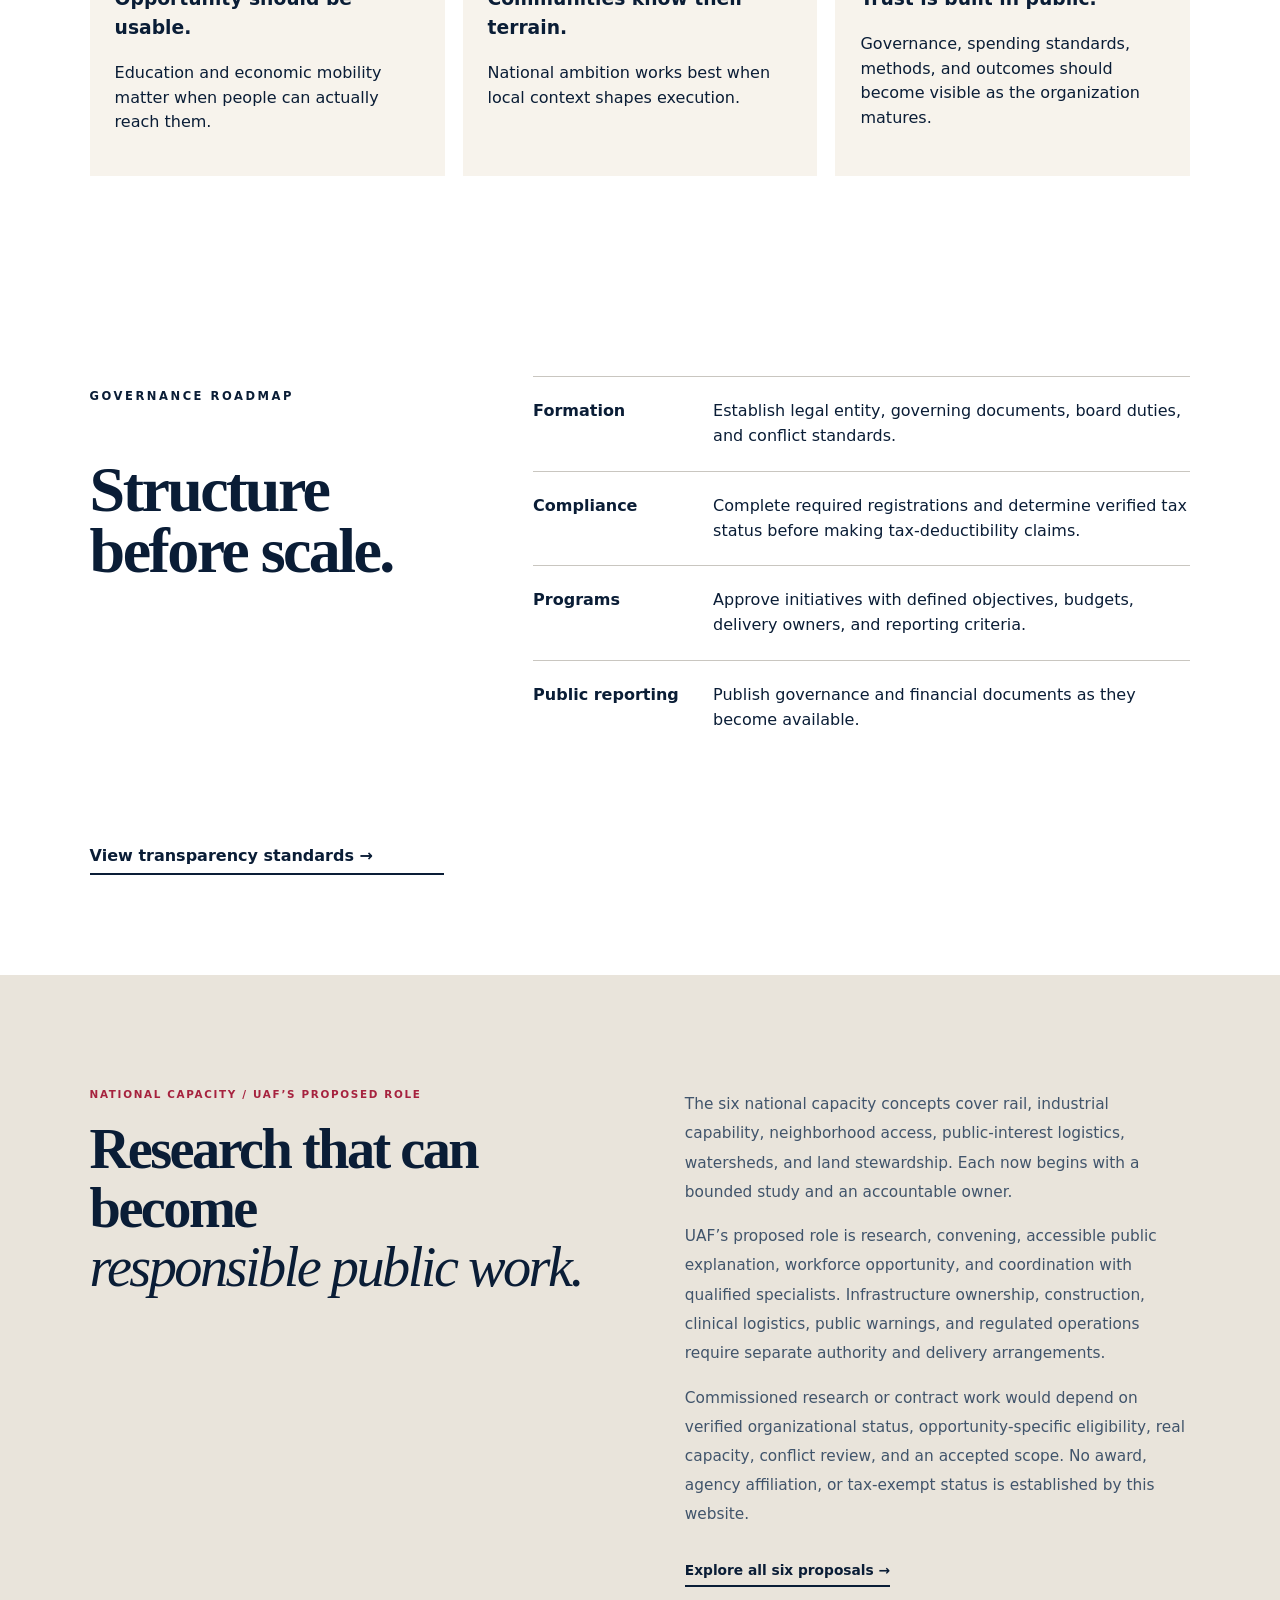
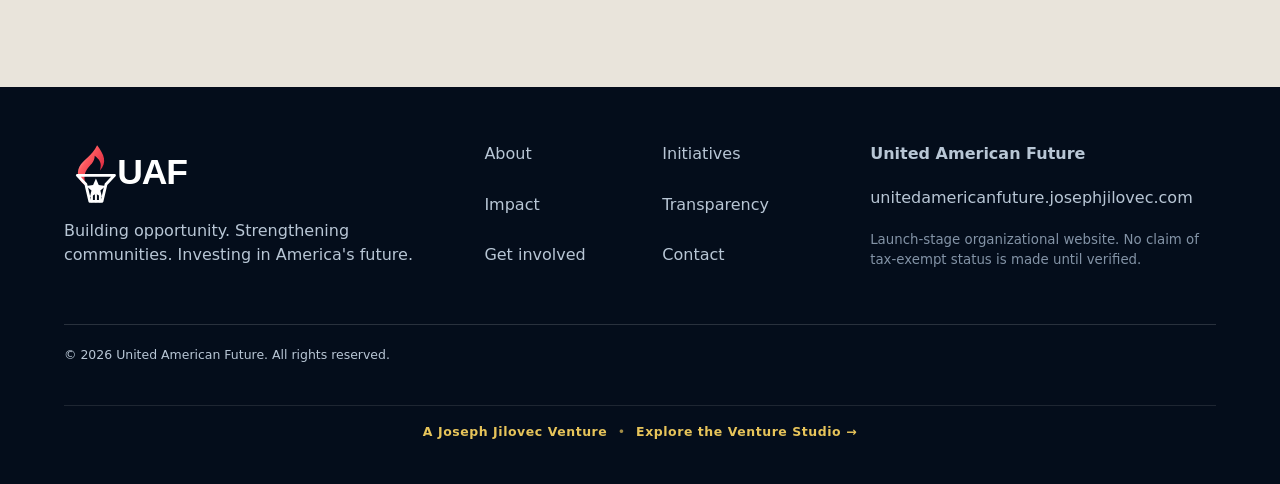
==== commit e49417b5: "Expand UAF NC-02 through NC-06 with distinct study proposals and ten concept images" ====
--- a/about/index.html
+++ b/about/index.html
@@ -1,4 +1,5 @@
 <!doctype html><html lang="en"><head><meta charset="utf-8"><meta name="viewport" content="width=device-width,initial-scale=1"><meta name="color-scheme" content="light dark"><title>About | United American Future</title><meta name="description" content="Learn the mission, philosophy, and governance roadmap behind United American Future."><link rel="canonical" href="https://unitedamericanfuture.josephjilovec.com/about"><meta property="og:type" content="website"><meta property="og:site_name" content="United American Future"><meta property="og:title" content="About | United American Future"><meta property="og:description" content="Learn the mission, philosophy, and governance roadmap behind United American Future."><meta property="og:url" content="https://unitedamericanfuture.josephjilovec.com/about"><meta name="twitter:card" content="summary"><meta name="twitter:title" content="About | United American Future"><meta name="twitter:description" content="Learn the mission, philosophy, and governance roadmap behind United American Future."><link rel="icon" href="/assets/favicon.svg" type="image/svg+xml"><link rel="stylesheet" href="/site.css"><script type="application/ld+json">{"@context":"https://schema.org","@graph":[{"@type":["Organization","NGO"],"@id":"https://unitedamericanfuture.josephjilovec.com/#organization","name":"United American Future","url":"https://unitedamericanfuture.josephjilovec.com","description":"Learn the mission, philosophy, and governance roadmap behind United American Future."},{"@type":"WebSite","@id":"https://unitedamericanfuture.josephjilovec.com/#website","url":"https://unitedamericanfuture.josephjilovec.com","name":"United American Future","publisher":{"@id":"https://unitedamericanfuture.josephjilovec.com/#organization"}},{"@type":"WebPage","@id":"https://unitedamericanfuture.josephjilovec.com/about#webpage","url":"https://unitedamericanfuture.josephjilovec.com/about","name":"About | United American Future","isPartOf":{"@id":"https://unitedamericanfuture.josephjilovec.com/#website"},"about":{"@id":"https://unitedamericanfuture.josephjilovec.com/#organization"}}]}</script><link rel="stylesheet" href="/rail.css">
-</head><body class="uaf"><div class="flag-ribbon" aria-hidden="true"></div><a class="skip" href="#main">Skip to content</a><header class="global-header"><a class="logo-link" href="/" aria-label="United American Future home"><img src="/assets/uaf-logo.svg" alt="United American Future"></a><nav aria-label="Primary"><a href="/about" aria-current="page">About</a><a href="/initiatives">Initiatives</a><a href="/impact">Impact</a><a href="/get-involved">Get Involved</a><a class="donate" href="/donate">Donate</a></nav><button class="menu" aria-label="Open navigation" aria-expanded="false">☰</button></header><main id="main"><section class="page-hero"><div class="hero-media" aria-hidden="true"></div><div class="hero-shade"></div><div class="hero-copy"><p class="kicker">MISSION & GOVERNANCE</p><h1>Build the institution.<br><em>Then build the impact.</em></h1><p>The mission is ambitious. The operating standard should be disciplined, nonpartisan, transparent, and measurable.</p></div></section><section class="content-grid"><article><p class="eyebrow">WHY UAF</p><h2>A country moves forward when more people can participate in its future.</h2><p>United American Future is being built as a nonpartisan civic organization centered on practical opportunity, community strength, service, and long-term resilience.</p></article><aside class="principle-card"><b>Operating principle</b><p>Make fewer promises. Define the work. Publish the evidence.</p></aside></section><section class="editorial"><h2>What we believe</h2><div class="three"><article><span>01</span><h3>Opportunity should be usable.</h3><p>Education and economic mobility matter when people can actually reach them.</p></article><article><span>02</span><h3>Communities know their terrain.</h3><p>National ambition works best when local context shapes execution.</p></article><article><span>03</span><h3>Trust is built in public.</h3><p>Governance, spending standards, methods, and outcomes should become visible as the organization matures.</p></article></div></section><section class="governance"><div><p class="eyebrow">GOVERNANCE ROADMAP</p><h2>Structure before scale.</h2></div><ol><li><b>Formation</b><span>Establish legal entity, governing documents, board duties, and conflict standards.</span></li><li><b>Compliance</b><span>Complete required registrations and determine verified tax status before making tax-deductibility claims.</span></li><li><b>Programs</b><span>Approve initiatives with defined objectives, budgets, delivery owners, and reporting criteria.</span></li><li><b>Public reporting</b><span>Publish governance and financial documents as they become available.</span></li></ol><a class="text-link" href="/transparency">View transparency standards →</a></section></main><footer class="global-footer">
+<link rel="stylesheet" href="/initiatives.css">
+</head><body class="uaf"><div class="flag-ribbon" aria-hidden="true"></div><a class="skip" href="#main">Skip to content</a><header class="global-header"><a class="logo-link" href="/" aria-label="United American Future home"><img src="/assets/uaf-logo.svg" alt="United American Future"></a><nav aria-label="Primary"><a href="/about" aria-current="page">About</a><a href="/initiatives">Initiatives</a><a href="/impact">Impact</a><a href="/get-involved">Get Involved</a><a class="donate" href="/donate">Donate</a></nav><button class="menu" aria-label="Open navigation" aria-expanded="false">☰</button></header><main id="main"><section class="page-hero"><div class="hero-media" aria-hidden="true"></div><div class="hero-shade"></div><div class="hero-copy"><p class="kicker">MISSION & GOVERNANCE</p><h1>Build the institution.<br><em>Then build the impact.</em></h1><p>The mission is ambitious. The operating standard should be disciplined, nonpartisan, transparent, and measurable.</p></div></section><section class="content-grid"><article><p class="eyebrow">WHY UAF</p><h2>A country moves forward when more people can participate in its future.</h2><p>United American Future is being built as a nonpartisan civic organization centered on practical opportunity, community strength, service, and long-term resilience.</p></article><aside class="principle-card"><b>Operating principle</b><p>Make fewer promises. Define the work. Publish the evidence.</p></aside></section><section class="editorial"><h2>What we believe</h2><div class="three"><article><span>01</span><h3>Opportunity should be usable.</h3><p>Education and economic mobility matter when people can actually reach them.</p></article><article><span>02</span><h3>Communities know their terrain.</h3><p>National ambition works best when local context shapes execution.</p></article><article><span>03</span><h3>Trust is built in public.</h3><p>Governance, spending standards, methods, and outcomes should become visible as the organization matures.</p></article></div></section><section class="governance"><div><p class="eyebrow">GOVERNANCE ROADMAP</p><h2>Structure before scale.</h2></div><ol><li><b>Formation</b><span>Establish legal entity, governing documents, board duties, and conflict standards.</span></li><li><b>Compliance</b><span>Complete required registrations and determine verified tax status before making tax-deductibility claims.</span></li><li><b>Programs</b><span>Approve initiatives with defined objectives, budgets, delivery owners, and reporting criteria.</span></li><li><b>Public reporting</b><span>Publish governance and financial documents as they become available.</span></li></ol><a class="text-link" href="/transparency">View transparency standards →</a></section><section class="program-section program-institution"><div><p class="eyebrow">National capacity / UAF’s proposed role</p><h2>Research that can become<br><em>responsible public work.</em></h2></div><div><p>The six national capacity concepts cover rail, industrial capability, neighborhood access, public-interest logistics, watersheds, and land stewardship. Each now begins with a bounded study and an accountable owner.</p><p>UAF’s proposed role is research, convening, accessible public explanation, workforce opportunity, and coordination with qualified specialists. Infrastructure ownership, construction, clinical logistics, public warnings, and regulated operations require separate authority and delivery arrangements.</p><p>Commissioned research or contract work would depend on verified organizational status, opportunity-specific eligibility, real capacity, conflict review, and an accepted scope. No award, agency affiliation, or tax-exempt status is established by this website.</p><a class="text-link" href="/initiatives#national-capacity">Explore all six proposals →</a></div></section></main><footer class="global-footer">
 <div class="footer-brand"><img src="/assets/uaf-logo.svg" alt=""><p>Building opportunity. Strengthening communities. Investing in America's future.</p></div><nav aria-label="Footer"><a href="/about">About</a><a href="/initiatives">Initiatives</a><a href="/impact">Impact</a><a href="/transparency">Transparency</a><a href="/get-involved">Get involved</a><a href="/contact">Contact</a></nav><div class="footer-note"><b>United American Future</b><span>unitedamericanfuture.josephjilovec.com</span><small>Launch-stage organizational website. No claim of tax-exempt status is made until verified.</small></div><p class="copyright">© 2026 United American Future. All rights reserved.</p><div class="jj-venture-nav" style="border-top:1px solid rgba(255,255,255,.10);padding:1rem 1.25rem 1.15rem;text-align:center;font-size:.78rem;letter-spacing:.045em"><a href="https://www.josephjilovec.com/ventures" style="color:#E7C45A;text-decoration:none;font-weight:700">A Joseph Jilovec Venture</a><span aria-hidden="true" style="color:#E7C45A;margin:0 .65rem;opacity:.7">•</span><a href="https://www.josephjilovec.com/ventures" style="color:#E7C45A;text-decoration:none;font-weight:800">Explore the Venture Studio →</a></div>
 </footer><script src="/site.js" defer></script></body></html>
--- a/initiatives.css
+++ b/initiatives.css
@@ -0,0 +1,13 @@
+/* UAF national capacity: shared institution, discipline-specific stories. */
+.program-page{--program-accent:#e7c45a;--program-tint:#e9e3d7}.mobility-page{--program-accent:#a4d7cd;--program-tint:#e0e9e5}.skyway-page{--program-accent:#b4d3ed;--program-tint:#e3e9ee}.watershed-page{--program-accent:#a9d4db;--program-tint:#e0e9e9}.heritage-page{--program-accent:#c6d3a5;--program-tint:#e4e8dd}
+.program-hero{min-height:850px;padding:195px 7vw 90px;isolation:isolate}.program-hero-media,.program-hero-shade{position:absolute;inset:0;z-index:-1}.program-hero-media img{height:100%;width:100%;object-fit:cover;object-position:center}.program-hero-shade{background:linear-gradient(90deg,rgba(4,17,33,.96),rgba(4,17,33,.82) 48%,rgba(4,17,33,.28)),linear-gradient(0deg,rgba(4,17,33,.8),transparent 70%)}.program-hero .hero-copy{max-width:1100px}.program-back{font-size:.73rem;color:#d7e1ec;display:inline-block;text-decoration:none;border-bottom:1px solid #aebdca;padding-bottom:5px;margin-bottom:25px}.program-hero .kicker{font-size:.65rem;letter-spacing:.17em;color:var(--program-accent);max-width:100%}.program-hero h1{font-size:clamp(3.9rem,6.9vw,7.8rem);line-height:1;max-width:1100px;margin:17px 0 27px}.program-hero .program-official-name{font-family:Georgia,serif;font-size:1.3rem;max-width:800px;color:var(--program-accent);margin-bottom:13px}.program-hero .hero-copy>p:last-of-type{max-width:720px;font-size:1rem;line-height:1.85}.program-hero .button{font-size:.82rem}.program-image-note{position:absolute;left:7vw;right:7vw;bottom:17px;font-size:.62rem!important;line-height:1.7;max-width:1100px!important;margin:0!important;color:#dae4ee!important}.program-nav{position:sticky;top:138px;z-index:40;display:flex;align-items:center;gap:32px;padding:19px 7vw;background:#071426;color:#e4edf5;border-block:1px solid #ffffff20;overflow-x:auto;white-space:nowrap}.program-nav a{font-size:.71rem;font-weight:750;text-decoration:none;padding-block:4px}.program-nav a:hover{color:var(--program-accent)}.program-status{background:#0a3161;color:#e3ebf4;padding:29px 7vw;display:grid;grid-template-columns:.8fr .8fr 1.4fr;gap:28px;font-size:.79rem}.program-status span{border-left:2px solid var(--program-accent);padding-left:18px;min-width:0}.program-status b{display:block;font-size:.6rem;letter-spacing:.15em;text-transform:uppercase;color:var(--program-accent);margin-bottom:7px}
+.program-section{padding:100px 7vw}.program-section h2,.program-photo-story h2{font-family:Georgia,serif;font-size:clamp(2.6rem,4.4vw,5.1rem);line-height:1.05;letter-spacing:-.045em;margin:15px 0 30px}.program-section h2 em,.program-photo-story h2 em{font-weight:400}.program-section .eyebrow,.program-photo-story .eyebrow{color:#a6223e;font-size:.65rem;letter-spacing:.16em}.program-section p,.program-photo-story p{font-size:.96rem;color:#40546b;line-height:1.9}.program-section h3,.program-photo-story h3{font-family:Georgia,serif;letter-spacing:-.025em;line-height:1.18;font-size:1.65rem}.program-section .program-small,.program-small{font-size:.73rem;line-height:1.85;color:#52667a}.program-heading{max-width:1050px;margin-bottom:42px}.program-heading>p:last-child{max-width:850px}.program-opening{display:grid;grid-template-columns:.95fr 1.05fr;gap:7vw;background:#f5f0e7}.program-opening .program-lead{font-family:Georgia,serif;font-size:1.35rem;color:#152c45;line-height:1.65;margin-top:16px}.program-opening>div>p:last-child{border-top:1px solid #aab6bd;padding-top:25px;margin-top:30px}.program-opening strong{display:inline-block;margin-bottom:7px;color:#0a3161;font-size:.72rem;letter-spacing:.06em;text-transform:uppercase}.program-photo-story{display:grid;grid-template-columns:1.1fr .9fr;background:#fff;align-items:stretch}.program-photo-story figure{margin:0;min-width:0;position:relative;display:flex;flex-direction:column;background:#0a213a}.program-photo-story img{width:100%;height:100%;object-fit:cover;min-height:570px;flex:1}.program-photo-story figcaption{font-size:.65rem;line-height:1.8;background:#0a213a;color:#d2dfe9;padding:16px 25px}.program-photo-story>div{padding:80px 6vw;align-self:center}.program-photo-story h2{font-size:clamp(2.6rem,4vw,4.7rem)}
+.material-chain,.route-story,.handoff-story,.river-story,.stewardship-story{background:var(--program-tint)}.chain-grid{list-style:none;margin:0;padding:0;display:grid;grid-template-columns:repeat(4,minmax(0,1fr));border-top:2px solid #0a3161}.chain-grid li{padding:30px 27px 5px 0;min-width:0}.chain-grid li+li{border-left:1px solid #a9b2b7;padding-left:27px}.chain-grid span,.river-sections span{font-size:.62rem;letter-spacing:.12em;font-weight:800;text-transform:uppercase;color:#a6223e}.chain-grid h3{font-size:1.8rem;margin:23px 0 20px}.chain-grid p{font-size:.86rem}.program-options{background:#fff}.option-list{display:grid;grid-template-columns:repeat(3,minmax(0,1fr));gap:35px;border-top:1px solid #a9b6c1}.option-list article{padding-top:10px}.option-list h3{font-size:1.8rem}.option-list p{font-size:.89rem}.route-list{list-style:none;padding:0;margin:0;border-top:2px solid #0a3161}.route-list li{display:grid;grid-template-columns:65px 1fr 180px;gap:28px;padding:29px 0;border-bottom:1px solid #a7b9b4;align-items:start}.route-list li>span{display:flex;align-items:center;justify-content:center;width:48px;height:48px;border:1px solid #718d84;border-radius:50%;font-family:Georgia,serif;font-size:1.4rem;background:#f8faf7}.route-list h3{font-size:2rem;margin:4px 0 10px}.route-list p{margin:0;max-width:750px}.route-list small{text-transform:uppercase;font-size:.61rem;letter-spacing:.09em;font-weight:800;color:#315e54;padding-top:15px}.program-pullquote{font-family:Georgia,serif;font-size:clamp(1.9rem,3.7vw,4rem)!important;line-height:1.3!important;color:#0a3161!important;border-left:5px solid #a6223e;padding-left:35px;max-width:1000px;margin:30px 0 0}
+.handoff-grid{display:grid;grid-template-columns:1.1fr .9fr;gap:7vw}.handoff-grid ol{list-style:none;padding:0;margin:0}.handoff-grid li{display:grid;grid-template-columns:45px 1fr;gap:25px;padding:23px 0;border-top:1px solid #a4b5c1}.handoff-grid li>span{font-size:.74rem;color:#a6223e;font-weight:800;padding-top:4px}.handoff-grid h3{margin:0 0 10px;font-size:1.7rem}.handoff-grid p{margin:0;font-size:.88rem}.handoff-grid aside{background:#0a3161;color:#fff;padding:45px;align-self:start;position:sticky;top:220px}.handoff-grid aside .eyebrow{color:#e7c45a}.handoff-grid aside h3{font-size:clamp(2rem,3.4vw,3.6rem);line-height:1.1;margin:24px 0}.handoff-grid aside em{font-weight:400}.handoff-grid aside p{color:#d8e3ed}.program-permissions{background:#0a213a;color:#fff}.program-permissions h2{max-width:1050px}.program-permissions .eyebrow{color:#e7c45a}.program-permissions>p:not(.eyebrow){max-width:950px;color:#d4e1ec}.river-sections{display:grid;grid-template-columns:repeat(3,minmax(0,1fr));gap:0}.river-sections article{border-top:4px solid #397b85;padding:27px 35px 0 0}.river-sections article+article{padding-left:35px;border-left:1px solid #9eb3b6}.river-sections h3{font-size:1.9rem;margin:25px 0 20px}.river-sections p{font-size:.89rem}.stewardship-grid{display:grid;grid-template-columns:1fr 1fr;gap:0;border-top:1px solid #a1af99}.stewardship-grid article{padding:33px 40px 30px 0;border-bottom:1px solid #a1af99}.stewardship-grid article:nth-child(even){border-left:1px solid #a1af99;padding-left:40px}.stewardship-grid span{font-family:Georgia,serif;font-size:2.2rem;color:#456449}.stewardship-grid h3{font-size:1.9rem;margin:19px 0}.stewardship-grid p{max-width:510px;font-size:.92rem}.quiet-data{display:grid;grid-template-columns:1fr 1fr;gap:7vw;background:#163a35;color:#fff}.quiet-data .eyebrow{color:#d1ddb4}.quiet-data p{color:#d6e2dc}.quiet-data>div:last-child{padding-top:38px}.quiet-data .program-small{border-top:1px solid #91ac9b;padding-top:24px;color:#e4e9db}
+.program-first{background:#f5f0e7}.program-first .program-heading{max-width:1100px}.program-first .program-heading h2{font-size:clamp(2.5rem,4.8vw,5.5rem)}.deliverable-grid{display:grid;grid-template-columns:repeat(3,minmax(0,1fr));gap:27px;margin-bottom:35px}.deliverable-grid article{background:#fff;padding:32px;border-top:3px solid #0a3161;min-width:0}.deliverable-grid span{font-family:Georgia,serif;font-size:2rem;color:#a6223e}.deliverable-grid h3{margin:24px 0 16px;font-size:1.75rem}.deliverable-grid p{font-size:.86rem;margin-bottom:0}.program-path{background:#0a3161;color:#fff;display:grid;grid-template-columns:.9fr 1.1fr;gap:7vw}.program-path .eyebrow{color:#e7c45a}.program-path>div>p:last-child{color:#d4e1ed;max-width:470px}.program-path ol{list-style:none;margin:0;padding:0}.program-path li{display:grid;grid-template-columns:40px 1fr;gap:20px;padding:26px 0;border-top:1px solid #ffffff40}.program-path li>span{font-size:.65rem;font-weight:800;color:#e7c45a;padding-top:5px}.program-path h3{font-size:1.85rem;margin:0 0 15px}.program-path li p{font-size:.88rem;color:#d4e1ed;margin:0}.responsibility-grid{display:grid;grid-template-columns:repeat(3,minmax(0,1fr));gap:40px}.responsibility-grid article{border-top:2px solid #0a3161;padding-top:10px}.responsibility-grid h3{font-size:1.7rem}.responsibility-grid p{font-size:.88rem}.program-evidence{background:var(--program-tint);display:grid;grid-template-columns:.9fr 1.1fr;gap:7vw}.program-evidence>div>p:last-of-type{max-width:520px}.program-evidence .text-link{display:inline-block;margin-top:20px;font-size:.87rem}.program-evidence dl{margin:10px 0 0;min-width:0}.program-evidence dl>div{padding:25px 0;border-top:1px solid #96a8ad}.program-evidence dt{font-size:.74rem;font-weight:800;margin-bottom:9px;text-transform:uppercase;letter-spacing:.05em}.program-evidence dd{margin:0;color:#40546b;font-size:.88rem;line-height:1.85}.program-questions{display:grid;grid-template-columns:.8fr 1.2fr;gap:7vw;background:#fff}.program-questions details{border-top:1px solid #a8b6c2}.program-questions details:last-child{border-bottom:1px solid #a8b6c2}.program-questions summary{display:flex;justify-content:space-between;gap:25px;list-style:none;cursor:pointer;padding:24px 0;font-size:.95rem;font-weight:700;line-height:1.6}.program-questions summary::-webkit-details-marker{display:none}.program-questions summary span{font-weight:400;font-size:1.5rem;color:#a6223e;flex-shrink:0;line-height:1.2}.program-questions details[open] summary span{transform:rotate(45deg)}.program-questions details p{font-size:.87rem;margin:0 0 25px;padding-right:15px}.program-reading{padding-block:42px;background:#e9e4db}.program-reading>p:not(.eyebrow){font-size:.8rem;max-width:950px}.program-reading ul{padding-left:18px;margin:20px 0 0}.program-reading li{font-size:.78rem;margin-top:12px}.program-reading a{text-underline-offset:4px;overflow-wrap:anywhere}.program-participate .program-small{color:#f5e1e7;max-width:1000px;margin-top:27px}.program-related{padding:35px 7vw;background:#061426;color:#fff;display:grid;grid-template-columns:repeat(5,minmax(0,1fr));gap:25px}.program-related a{font-family:Georgia,serif;font-size:1rem;line-height:1.5;text-decoration:none;border-top:1px solid #52667a;padding-top:17px}.program-related span{display:block;font-family:Arial,sans-serif;font-size:.6rem;font-weight:800;letter-spacing:.12em;color:#e7c45a;margin-bottom:9px}.program-related a:hover{color:#e7c45a}
+.program-feature .program-body>.eyebrow{color:#a6223e;margin:0 0 20px;font-size:.65rem}.program-feature-image{display:block}.program-feature-image img{width:100%;aspect-ratio:16/8;object-fit:cover;max-height:500px}.program-feature .program-small{margin:12px 0 30px}.program-feature-copy{display:grid;grid-template-columns:1fr 1fr;gap:35px;margin:10px 0 30px}.program-feature-copy h3{font-family:Georgia,serif;font-size:1.7rem;line-height:1.15;margin:0 0 15px;letter-spacing:-.03em}.program-feature-copy p{font-size:.9rem;line-height:1.8;color:#40546b}.program-feature .button{font-size:.8rem}.capacity-preview-grid .program-preview{padding:0 0 28px;overflow:hidden}.program-preview>img{width:100%;aspect-ratio:16/9;object-fit:cover;margin-bottom:27px}.program-preview>span,.program-preview>h3,.program-preview>p{margin-left:27px;margin-right:27px}.program-preview>p{font-size:.84rem;line-height:1.8}.capacity-preview-grid .program-preview h3{font-size:1.8rem}.program-preview>.preview-arrow{margin-top:auto;padding-top:18px}.program-institution{display:grid;grid-template-columns:1fr 1fr;gap:7vw;background:#e9e4db}.program-institution h2{font-size:clamp(2.7rem,4.4vw,5rem)}.program-institution .text-link{display:inline-block;margin-top:15px;font-size:.86rem}.program-register{background:#e9e4db}.program-table-wrap table{border-collapse:collapse;width:100%;text-align:left;font-size:.86rem;line-height:1.8}.program-table-wrap caption{text-align:left;font-weight:750;font-size:.74rem;padding-bottom:20px}.program-table-wrap th,.program-table-wrap td{padding:22px 25px 22px 0;border-top:1px solid #9caebc;vertical-align:top}.program-table-wrap thead th{font-size:.65rem;text-transform:uppercase;letter-spacing:.07em;color:#a6223e}.program-table-wrap tbody th{width:29%;font-weight:700}.program-table-wrap td{color:#40546b}.program-table-wrap a{text-underline-offset:4px}.contact-form:has(.program-anchor){position:relative}.program-anchor{position:absolute;top:0;left:0;display:block;width:0;height:0;scroll-margin-top:160px}.program-anchor:empty{padding:0;margin:0}.contact-form .rail-contact-context{grid-column:1/-1;margin:0}.contact-form:has(.program-anchor){row-gap:20px}
+@media(max-width:1100px){.program-hero h1{font-size:6.5vw}.chain-grid{grid-template-columns:1fr 1fr}.chain-grid li{padding:28px}.chain-grid li:nth-child(odd){padding-left:0;border-left:0}.chain-grid li:nth-child(n+3){border-top:1px solid #a9b2b7}.program-related{gap:20px}.program-photo-story>div{padding:60px 5vw}.deliverable-grid article{padding:25px}.program-nav{gap:25px}.handoff-grid aside{padding:30px}}
+@media(max-width:900px){.program-hero{min-height:820px;padding:160px 7vw 85px}.program-hero h1{font-size:clamp(3.7rem,8.3vw,6.5rem)}.program-nav{top:98px;padding-block:15px}.program-status{grid-template-columns:1fr;gap:20px}.program-opening,.program-path,.program-evidence,.program-questions,.program-institution,.quiet-data,.handoff-grid{grid-template-columns:1fr;gap:30px}.program-photo-story{grid-template-columns:1fr}.program-photo-story img{min-height:0;height:auto;aspect-ratio:3/2}.program-photo-story>div{padding:65px 7vw}.program-photo-story h2{font-size:3.3rem}.deliverable-grid{grid-template-columns:1fr;gap:20px}.deliverable-grid article{padding:30px}.deliverable-grid h3{margin-top:17px}.deliverable-grid p{max-width:650px}.responsibility-grid{gap:25px}.option-list{gap:25px}.program-related{grid-template-columns:repeat(3,minmax(0,1fr))}.handoff-grid aside{position:static;padding:35px}.river-sections{grid-template-columns:1fr}.river-sections article+article{padding-left:0;border-left:0}.river-sections article{padding:25px 0 15px}.river-sections h3{margin:17px 0}.route-list li{grid-template-columns:50px 1fr;gap:20px}.route-list small{grid-column:2;padding-top:0}.quiet-data>div:last-child{padding-top:0}.program-section{padding-block:75px}}
+@media(max-width:650px){.program-section{padding:62px 6vw}.program-section h2,.program-photo-story h2{font-size:clamp(2.35rem,9.9vw,3.4rem);line-height:1.08}.program-hero{min-height:830px;padding:145px 6vw 85px}.program-hero h1{font-size:clamp(2.7rem,11vw,4.1rem);line-height:1.04;letter-spacing:-.045em;margin-top:16px}.program-hero .program-official-name{font-size:1.13rem;line-height:1.5}.program-hero .hero-copy>p:last-of-type{font-size:.88rem;line-height:1.8}.program-hero .kicker{font-size:.56rem;letter-spacing:.12em;max-width:330px}.program-hero .button{font-size:.72rem;padding:13px 15px}.program-back{font-size:.65rem;margin-bottom:22px}.program-hero-media img{object-position:63% center}.program-hero-shade{background:linear-gradient(90deg,rgba(4,17,33,.94),rgba(4,17,33,.76)),linear-gradient(0deg,rgba(4,17,33,.65),transparent 75%)}.program-image-note{left:6vw;right:6vw;font-size:.53rem!important}.program-nav{padding-inline:6vw;gap:24px}.program-nav a{font-size:.65rem}.program-status{padding:27px 6vw;font-size:.77rem}.program-opening .program-lead{font-size:1.2rem;line-height:1.65}.program-section p,.program-photo-story p{font-size:.91rem}.program-photo-story>div{padding:55px 6vw}.program-photo-story figcaption{font-size:.61rem;padding:15px 6vw}.program-heading{margin-bottom:30px}.chain-grid{grid-template-columns:1fr}.chain-grid li,.chain-grid li+li{border-left:0;padding:26px 0;border-top:1px solid #a9b2b7}.chain-grid li:first-child{border-top:0}.chain-grid h3{font-size:1.8rem;margin:17px 0 14px}.chain-grid p{font-size:.88rem;margin:0}.option-list,.responsibility-grid{grid-template-columns:1fr;gap:15px}.option-list h3{font-size:1.75rem}.program-first .program-heading h2{font-size:clamp(2.25rem,10vw,3.2rem)}.deliverable-grid article{padding:25px}.deliverable-grid h3{font-size:1.65rem}.program-small,.program-section .program-small{font-size:.69rem}.program-path li{grid-template-columns:28px 1fr;gap:15px;padding-block:24px}.program-path h3{font-size:1.65rem}.program-path li p{font-size:.85rem}.program-responsibility .program-heading{margin-bottom:15px}.program-evidence dd{font-size:.85rem}.program-questions summary{font-size:.88rem;gap:20px}.program-questions details p{font-size:.83rem;padding-right:0}.program-reading{padding-block:35px}.program-reading>p:not(.eyebrow){font-size:.76rem}.program-reading li{font-size:.73rem}.program-participate{padding:65px 6vw}.program-participate .button{font-size:.74rem;padding-inline:15px}.program-related{padding:30px 6vw;grid-template-columns:1fr 1fr;gap:25px}.program-related a{font-size:1rem}.route-list li{grid-template-columns:35px 1fr;gap:15px}.route-list li>span{width:33px;height:33px;font-size:1.05rem}.route-list h3{font-size:1.8rem;margin-top:1px}.route-list small{font-size:.56rem}.program-pullquote{padding-left:23px;font-size:2rem!important}.handoff-grid li{grid-template-columns:30px 1fr;gap:15px}.handoff-grid aside{padding:28px}.handoff-grid aside h3{font-size:2.5rem}.stewardship-grid{grid-template-columns:1fr}.stewardship-grid article,.stewardship-grid article:nth-child(even){border-left:0;padding:26px 0}.stewardship-grid h3{font-size:1.8rem}.stewardship-grid p{font-size:.9rem}.program-feature-copy{grid-template-columns:1fr;gap:20px}.program-feature .button{font-size:.69rem;padding-inline:13px;max-width:100%;text-align:center}.program-feature .program-small{font-size:.64rem}.program-feature-copy h3{font-size:1.55rem}.program-preview>img{margin-bottom:23px}.program-preview>span,.program-preview>h3,.program-preview>p{margin-inline:24px}.program-feature .program-body>.eyebrow{font-size:.57rem}.program-table-wrap table,.program-table-wrap thead,.program-table-wrap tbody,.program-table-wrap tr,.program-table-wrap th,.program-table-wrap td{display:block}.program-table-wrap thead{display:none}.program-table-wrap tbody th{width:auto;padding:22px 0 8px}.program-table-wrap td{border-top:0;padding:3px 0;font-size:.81rem}.program-table-wrap td:last-child{padding-bottom:20px;font-size:.74rem}.program-table-wrap caption{display:block;font-size:.69rem}.program-table-wrap tbody tr{padding-bottom:10px}.program-anchor{scroll-margin-top:120px}}
+@media(max-width:360px){.program-hero h1{font-size:2.65rem}.program-hero .button{font-size:.64rem;padding-inline:12px}.program-hero{min-height:900px}.program-hero .program-official-name{font-size:1rem}.program-section h2{font-size:2.3rem}.program-related a{font-size:.88rem}}
+@media(prefers-reduced-motion:reduce){.program-page *, .capacity-preview-grid a{scroll-behavior:auto!important;transition:none!important;animation:none!important}}
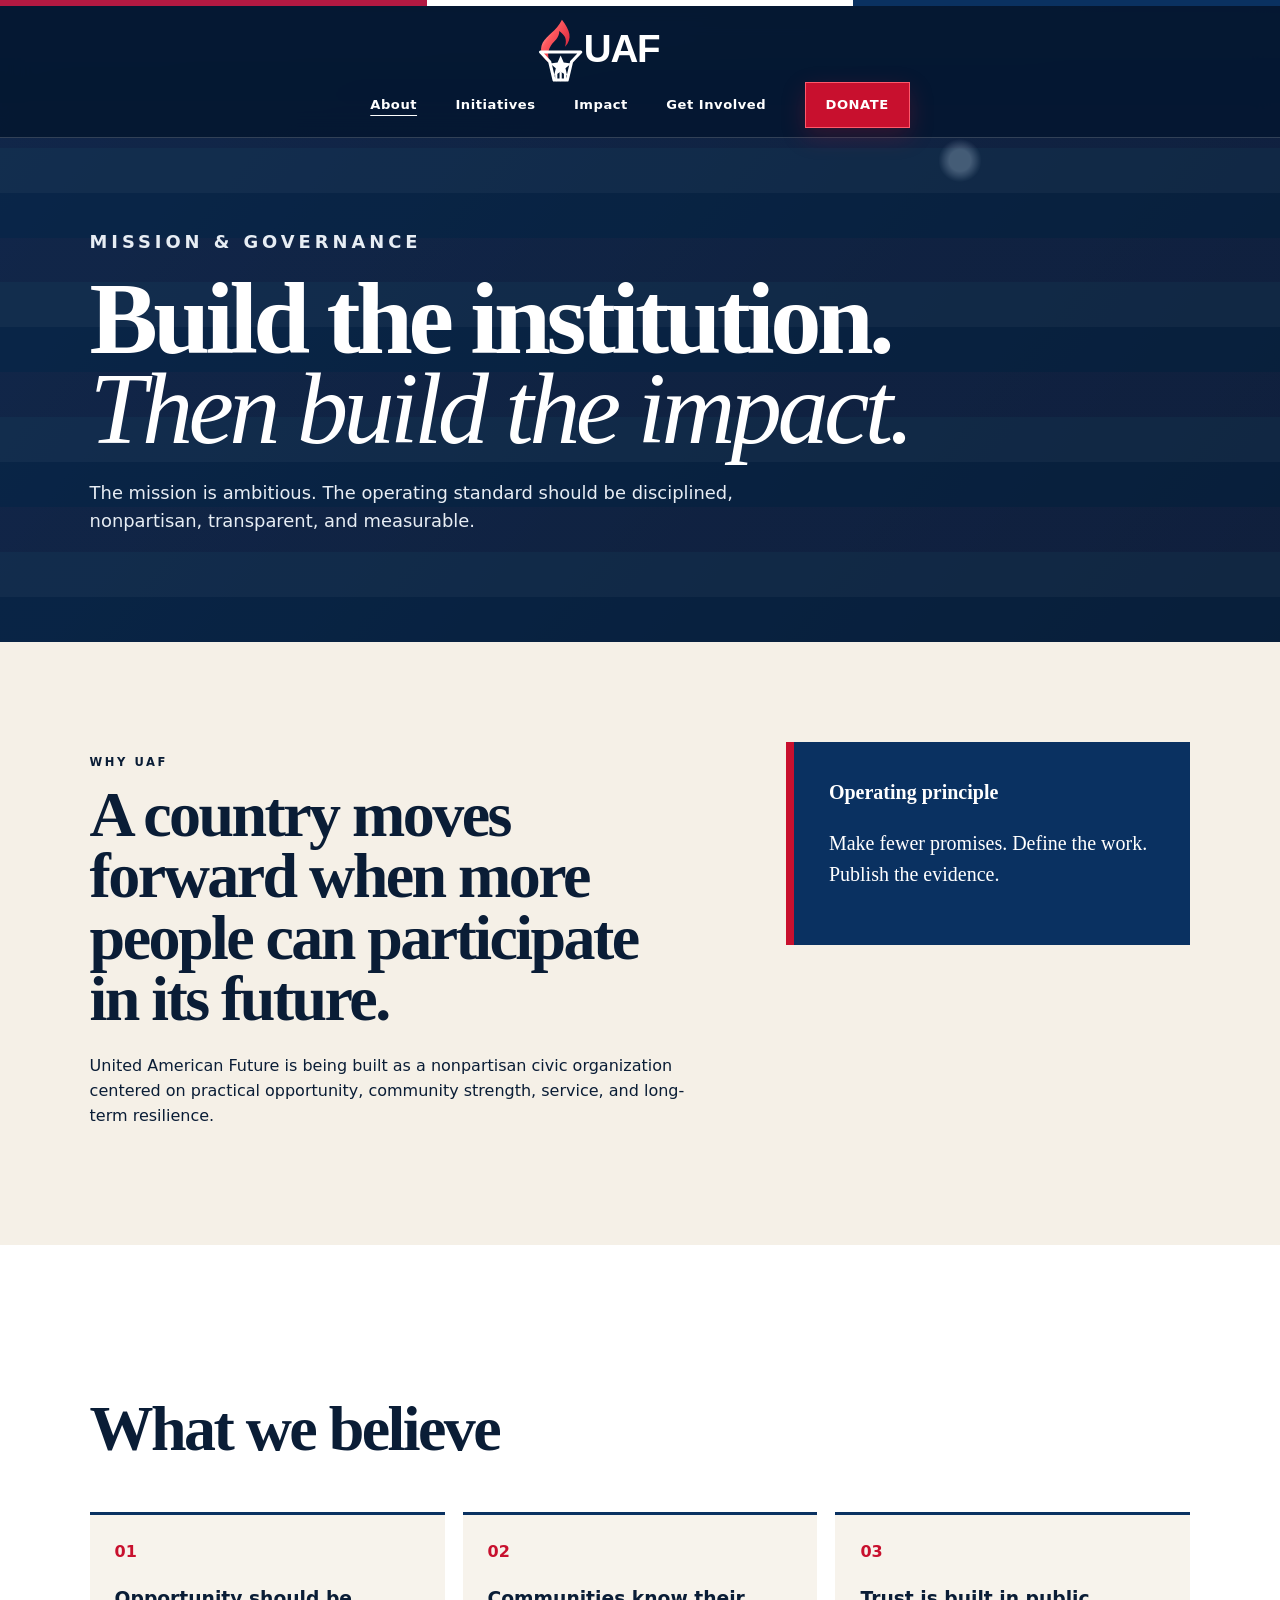
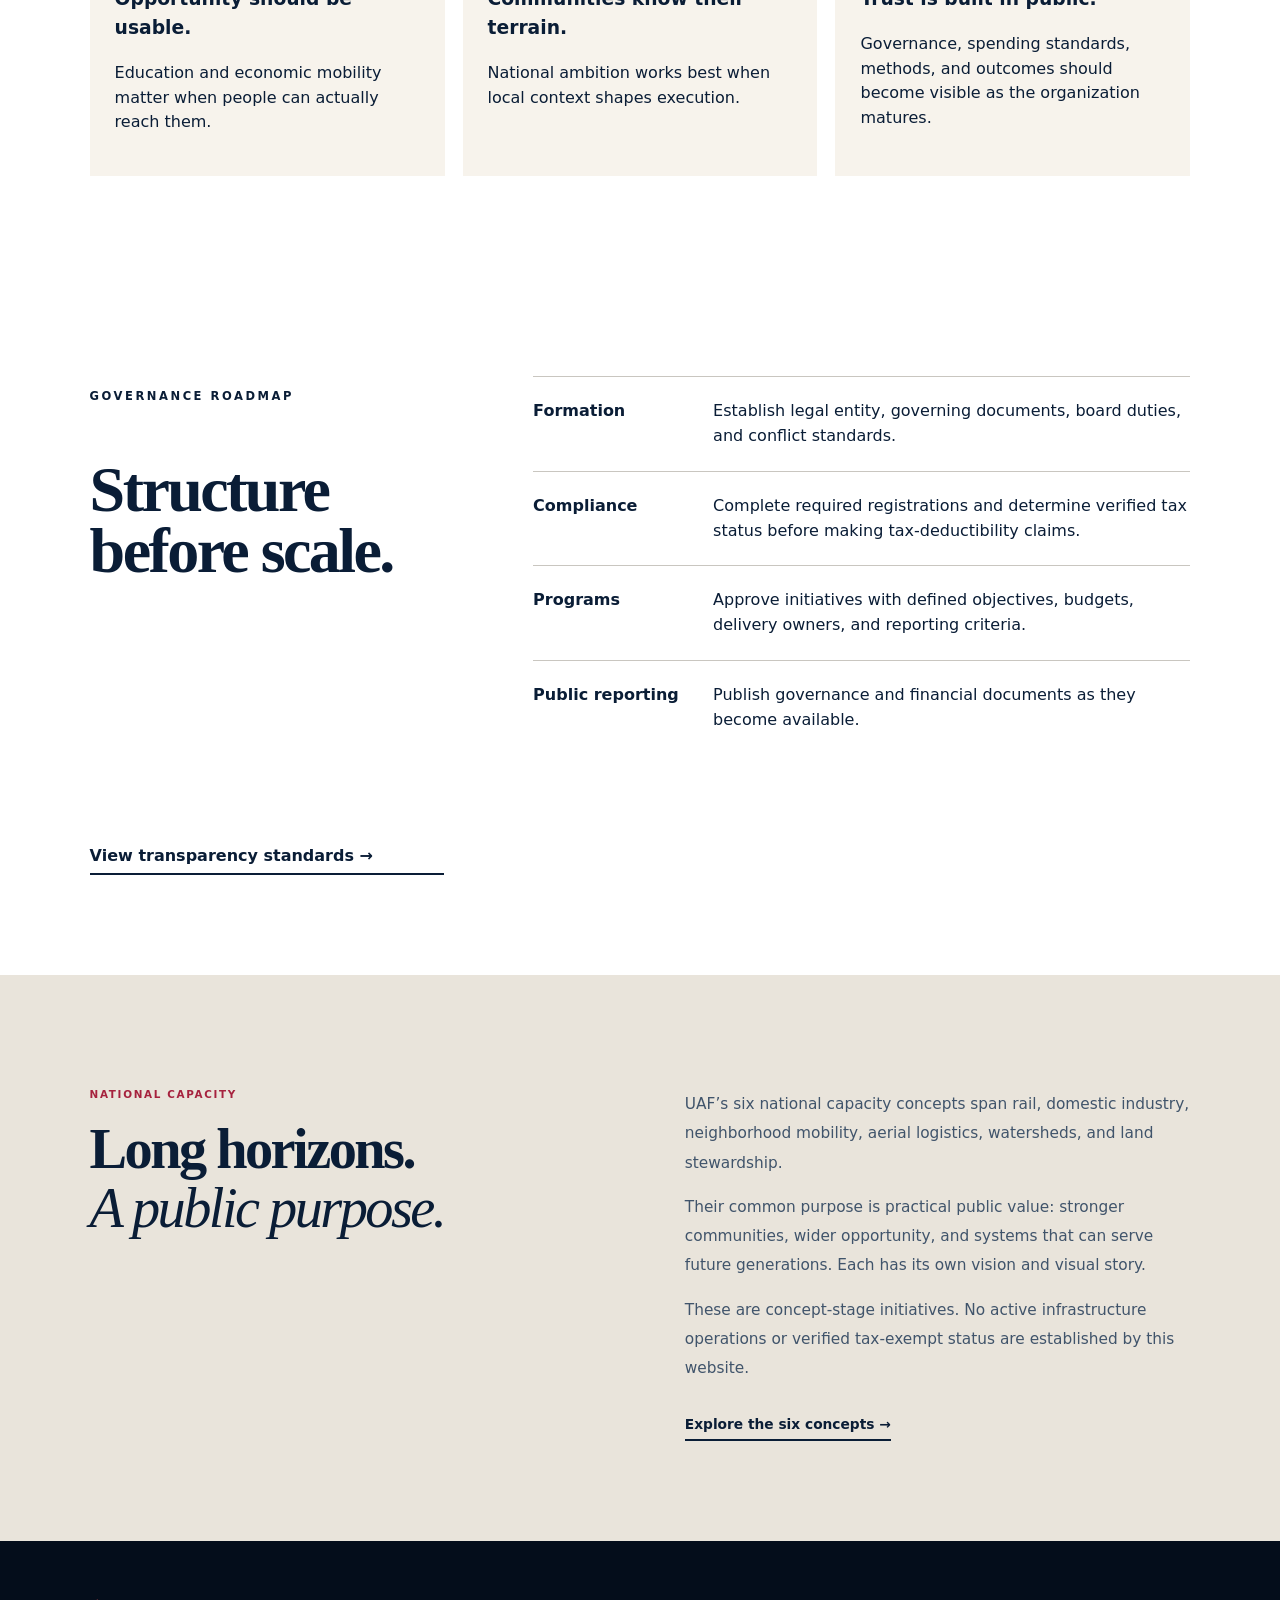
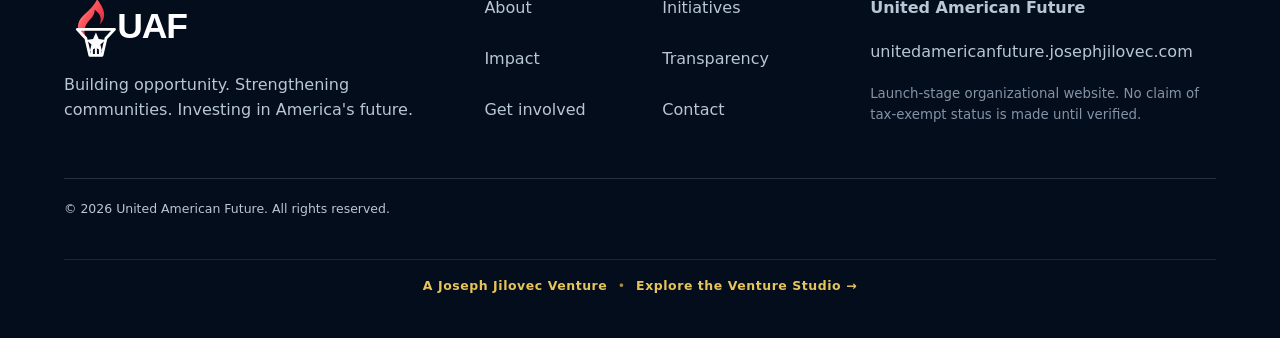
==== commit 58382429: "Focus all six UAF initiative pages on public concepts and remove execution strategy" ====
--- a/about/index.html
+++ b/about/index.html
@@ -1,5 +1,5 @@
 <!doctype html><html lang="en"><head><meta charset="utf-8"><meta name="viewport" content="width=device-width,initial-scale=1"><meta name="color-scheme" content="light dark"><title>About | United American Future</title><meta name="description" content="Learn the mission, philosophy, and governance roadmap behind United American Future."><link rel="canonical" href="https://unitedamericanfuture.josephjilovec.com/about"><meta property="og:type" content="website"><meta property="og:site_name" content="United American Future"><meta property="og:title" content="About | United American Future"><meta property="og:description" content="Learn the mission, philosophy, and governance roadmap behind United American Future."><meta property="og:url" content="https://unitedamericanfuture.josephjilovec.com/about"><meta name="twitter:card" content="summary"><meta name="twitter:title" content="About | United American Future"><meta name="twitter:description" content="Learn the mission, philosophy, and governance roadmap behind United American Future."><link rel="icon" href="/assets/favicon.svg" type="image/svg+xml"><link rel="stylesheet" href="/site.css"><script type="application/ld+json">{"@context":"https://schema.org","@graph":[{"@type":["Organization","NGO"],"@id":"https://unitedamericanfuture.josephjilovec.com/#organization","name":"United American Future","url":"https://unitedamericanfuture.josephjilovec.com","description":"Learn the mission, philosophy, and governance roadmap behind United American Future."},{"@type":"WebSite","@id":"https://unitedamericanfuture.josephjilovec.com/#website","url":"https://unitedamericanfuture.josephjilovec.com","name":"United American Future","publisher":{"@id":"https://unitedamericanfuture.josephjilovec.com/#organization"}},{"@type":"WebPage","@id":"https://unitedamericanfuture.josephjilovec.com/about#webpage","url":"https://unitedamericanfuture.josephjilovec.com/about","name":"About | United American Future","isPartOf":{"@id":"https://unitedamericanfuture.josephjilovec.com/#website"},"about":{"@id":"https://unitedamericanfuture.josephjilovec.com/#organization"}}]}</script><link rel="stylesheet" href="/rail.css">
 <link rel="stylesheet" href="/initiatives.css">
-</head><body class="uaf"><div class="flag-ribbon" aria-hidden="true"></div><a class="skip" href="#main">Skip to content</a><header class="global-header"><a class="logo-link" href="/" aria-label="United American Future home"><img src="/assets/uaf-logo.svg" alt="United American Future"></a><nav aria-label="Primary"><a href="/about" aria-current="page">About</a><a href="/initiatives">Initiatives</a><a href="/impact">Impact</a><a href="/get-involved">Get Involved</a><a class="donate" href="/donate">Donate</a></nav><button class="menu" aria-label="Open navigation" aria-expanded="false">☰</button></header><main id="main"><section class="page-hero"><div class="hero-media" aria-hidden="true"></div><div class="hero-shade"></div><div class="hero-copy"><p class="kicker">MISSION & GOVERNANCE</p><h1>Build the institution.<br><em>Then build the impact.</em></h1><p>The mission is ambitious. The operating standard should be disciplined, nonpartisan, transparent, and measurable.</p></div></section><section class="content-grid"><article><p class="eyebrow">WHY UAF</p><h2>A country moves forward when more people can participate in its future.</h2><p>United American Future is being built as a nonpartisan civic organization centered on practical opportunity, community strength, service, and long-term resilience.</p></article><aside class="principle-card"><b>Operating principle</b><p>Make fewer promises. Define the work. Publish the evidence.</p></aside></section><section class="editorial"><h2>What we believe</h2><div class="three"><article><span>01</span><h3>Opportunity should be usable.</h3><p>Education and economic mobility matter when people can actually reach them.</p></article><article><span>02</span><h3>Communities know their terrain.</h3><p>National ambition works best when local context shapes execution.</p></article><article><span>03</span><h3>Trust is built in public.</h3><p>Governance, spending standards, methods, and outcomes should become visible as the organization matures.</p></article></div></section><section class="governance"><div><p class="eyebrow">GOVERNANCE ROADMAP</p><h2>Structure before scale.</h2></div><ol><li><b>Formation</b><span>Establish legal entity, governing documents, board duties, and conflict standards.</span></li><li><b>Compliance</b><span>Complete required registrations and determine verified tax status before making tax-deductibility claims.</span></li><li><b>Programs</b><span>Approve initiatives with defined objectives, budgets, delivery owners, and reporting criteria.</span></li><li><b>Public reporting</b><span>Publish governance and financial documents as they become available.</span></li></ol><a class="text-link" href="/transparency">View transparency standards →</a></section><section class="program-section program-institution"><div><p class="eyebrow">National capacity / UAF’s proposed role</p><h2>Research that can become<br><em>responsible public work.</em></h2></div><div><p>The six national capacity concepts cover rail, industrial capability, neighborhood access, public-interest logistics, watersheds, and land stewardship. Each now begins with a bounded study and an accountable owner.</p><p>UAF’s proposed role is research, convening, accessible public explanation, workforce opportunity, and coordination with qualified specialists. Infrastructure ownership, construction, clinical logistics, public warnings, and regulated operations require separate authority and delivery arrangements.</p><p>Commissioned research or contract work would depend on verified organizational status, opportunity-specific eligibility, real capacity, conflict review, and an accepted scope. No award, agency affiliation, or tax-exempt status is established by this website.</p><a class="text-link" href="/initiatives#national-capacity">Explore all six proposals →</a></div></section></main><footer class="global-footer">
+</head><body class="uaf"><div class="flag-ribbon" aria-hidden="true"></div><a class="skip" href="#main">Skip to content</a><header class="global-header"><a class="logo-link" href="/" aria-label="United American Future home"><img src="/assets/uaf-logo.svg" alt="United American Future"></a><nav aria-label="Primary"><a href="/about" aria-current="page">About</a><a href="/initiatives">Initiatives</a><a href="/impact">Impact</a><a href="/get-involved">Get Involved</a><a class="donate" href="/donate">Donate</a></nav><button class="menu" aria-label="Open navigation" aria-expanded="false">☰</button></header><main id="main"><section class="page-hero"><div class="hero-media" aria-hidden="true"></div><div class="hero-shade"></div><div class="hero-copy"><p class="kicker">MISSION & GOVERNANCE</p><h1>Build the institution.<br><em>Then build the impact.</em></h1><p>The mission is ambitious. The operating standard should be disciplined, nonpartisan, transparent, and measurable.</p></div></section><section class="content-grid"><article><p class="eyebrow">WHY UAF</p><h2>A country moves forward when more people can participate in its future.</h2><p>United American Future is being built as a nonpartisan civic organization centered on practical opportunity, community strength, service, and long-term resilience.</p></article><aside class="principle-card"><b>Operating principle</b><p>Make fewer promises. Define the work. Publish the evidence.</p></aside></section><section class="editorial"><h2>What we believe</h2><div class="three"><article><span>01</span><h3>Opportunity should be usable.</h3><p>Education and economic mobility matter when people can actually reach them.</p></article><article><span>02</span><h3>Communities know their terrain.</h3><p>National ambition works best when local context shapes execution.</p></article><article><span>03</span><h3>Trust is built in public.</h3><p>Governance, spending standards, methods, and outcomes should become visible as the organization matures.</p></article></div></section><section class="governance"><div><p class="eyebrow">GOVERNANCE ROADMAP</p><h2>Structure before scale.</h2></div><ol><li><b>Formation</b><span>Establish legal entity, governing documents, board duties, and conflict standards.</span></li><li><b>Compliance</b><span>Complete required registrations and determine verified tax status before making tax-deductibility claims.</span></li><li><b>Programs</b><span>Approve initiatives with defined objectives, budgets, delivery owners, and reporting criteria.</span></li><li><b>Public reporting</b><span>Publish governance and financial documents as they become available.</span></li></ol><a class="text-link" href="/transparency">View transparency standards →</a></section><section class="program-section program-institution"><div><p class="eyebrow">National capacity</p><h2>Long horizons.<br><em>A public purpose.</em></h2></div><div><p>UAF’s six national capacity concepts span rail, domestic industry, neighborhood mobility, aerial logistics, watersheds, and land stewardship.</p><p>Their common purpose is practical public value: stronger communities, wider opportunity, and systems that can serve future generations. Each has its own vision and visual story.</p><p>These are concept-stage initiatives. No active infrastructure operations or verified tax-exempt status are established by this website.</p><a class="text-link" href="/initiatives#national-capacity">Explore the six concepts →</a></div></section></main><footer class="global-footer">
 <div class="footer-brand"><img src="/assets/uaf-logo.svg" alt=""><p>Building opportunity. Strengthening communities. Investing in America's future.</p></div><nav aria-label="Footer"><a href="/about">About</a><a href="/initiatives">Initiatives</a><a href="/impact">Impact</a><a href="/transparency">Transparency</a><a href="/get-involved">Get involved</a><a href="/contact">Contact</a></nav><div class="footer-note"><b>United American Future</b><span>unitedamericanfuture.josephjilovec.com</span><small>Launch-stage organizational website. No claim of tax-exempt status is made until verified.</small></div><p class="copyright">© 2026 United American Future. All rights reserved.</p><div class="jj-venture-nav" style="border-top:1px solid rgba(255,255,255,.10);padding:1rem 1.25rem 1.15rem;text-align:center;font-size:.78rem;letter-spacing:.045em"><a href="https://www.josephjilovec.com/ventures" style="color:#E7C45A;text-decoration:none;font-weight:700">A Joseph Jilovec Venture</a><span aria-hidden="true" style="color:#E7C45A;margin:0 .65rem;opacity:.7">•</span><a href="https://www.josephjilovec.com/ventures" style="color:#E7C45A;text-decoration:none;font-weight:800">Explore the Venture Studio →</a></div>
 </footer><script src="/site.js" defer></script></body></html>
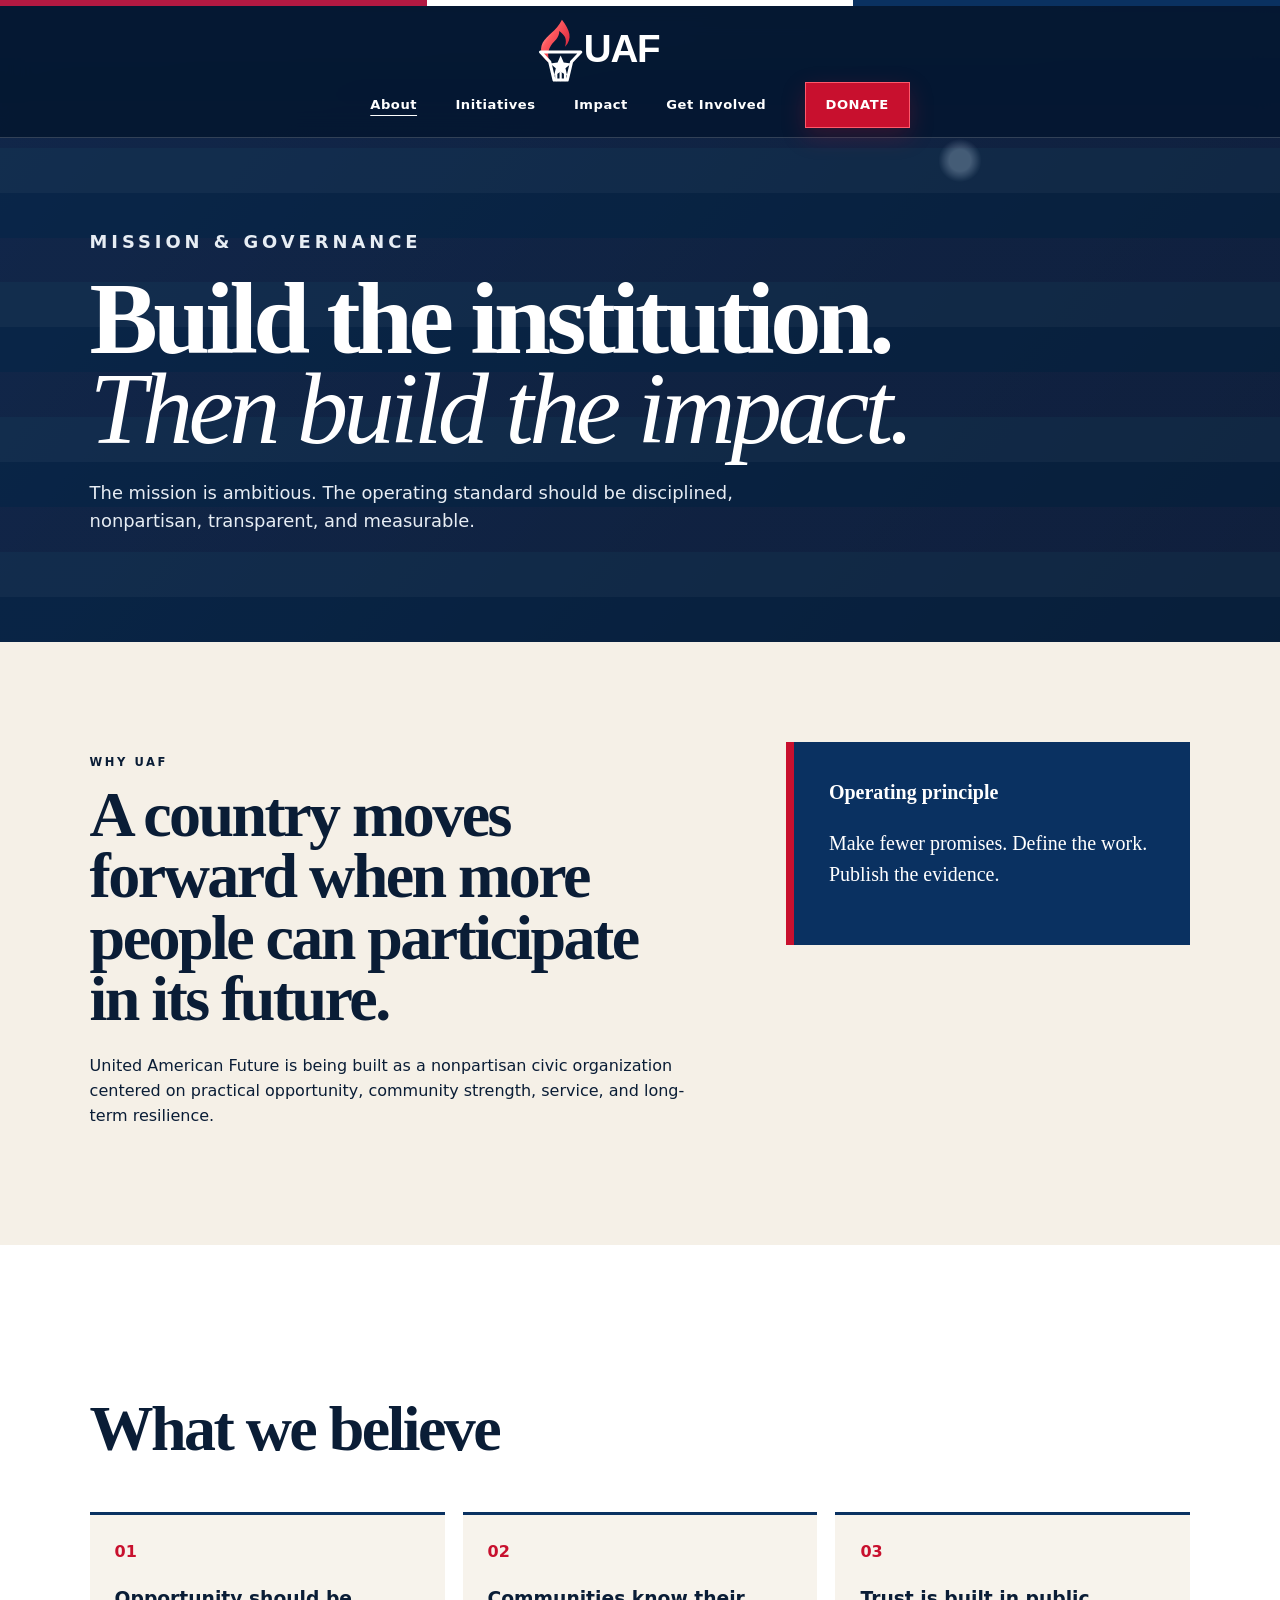
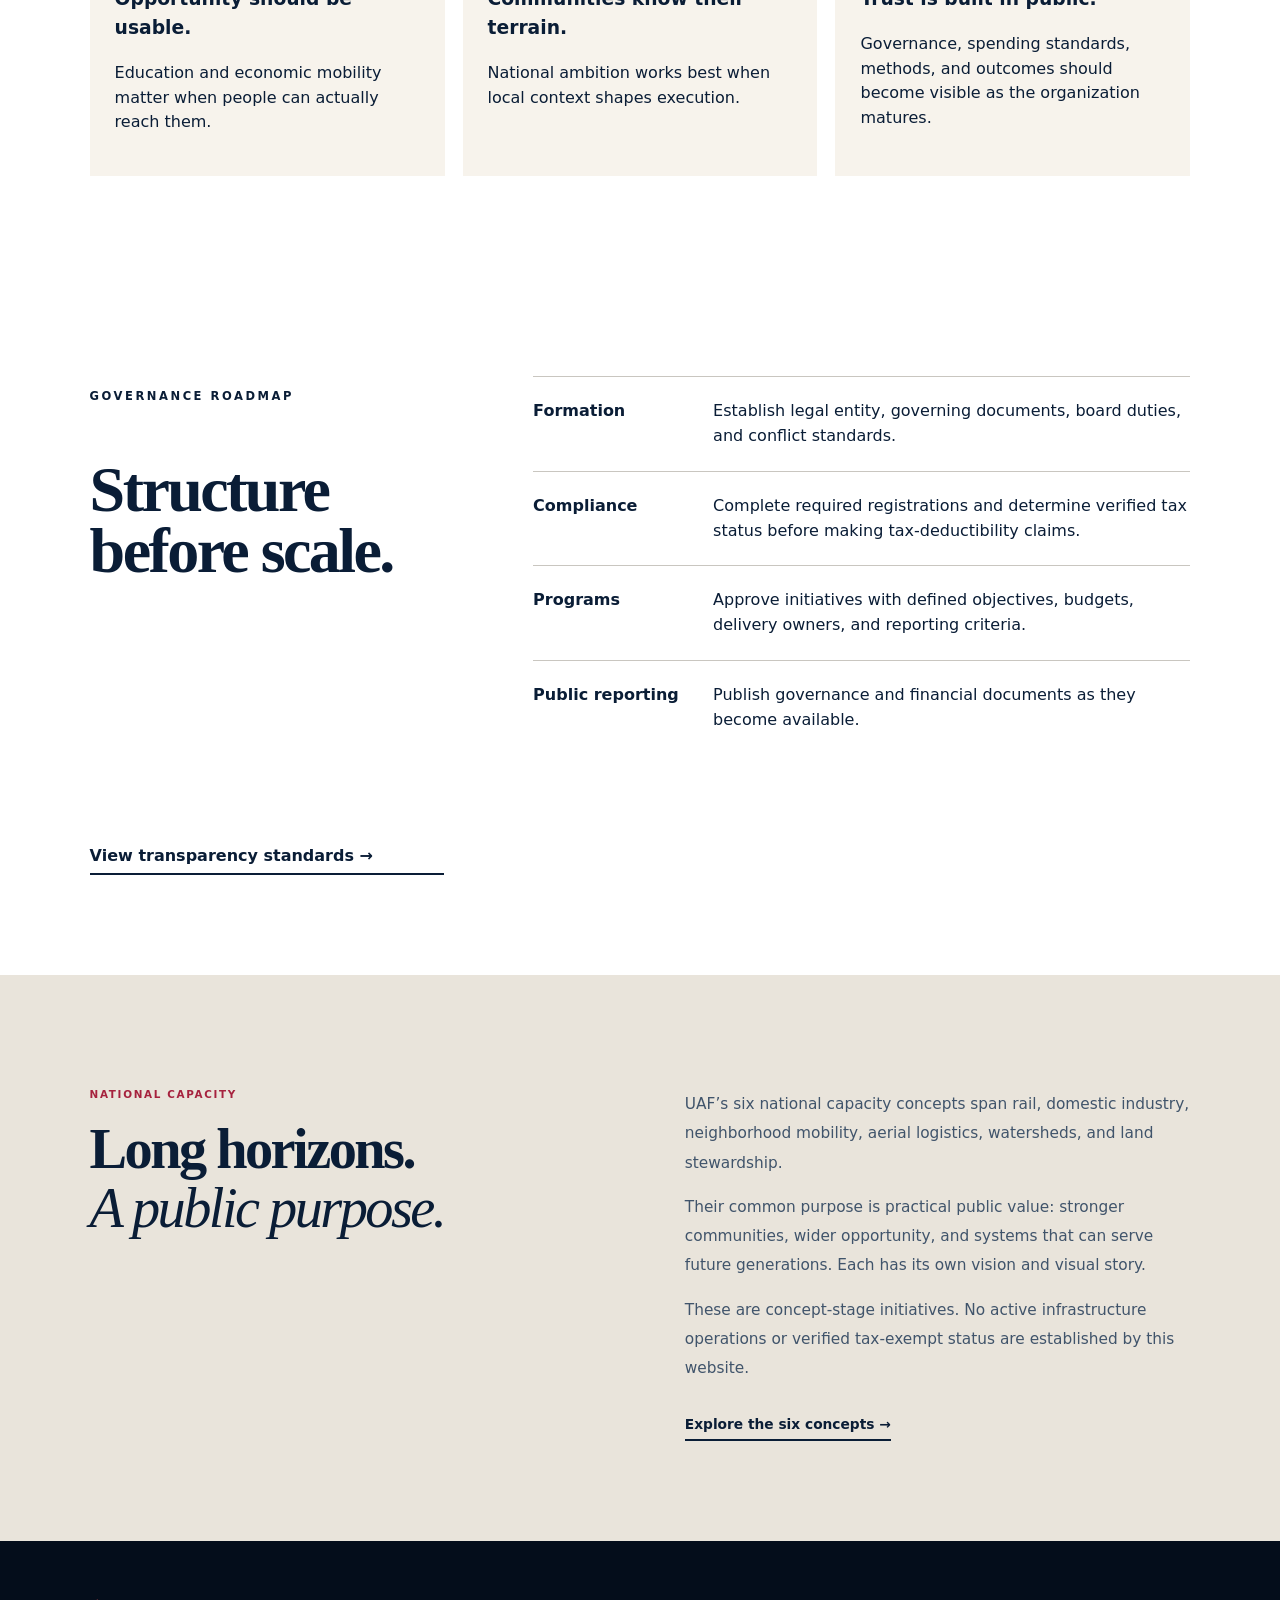
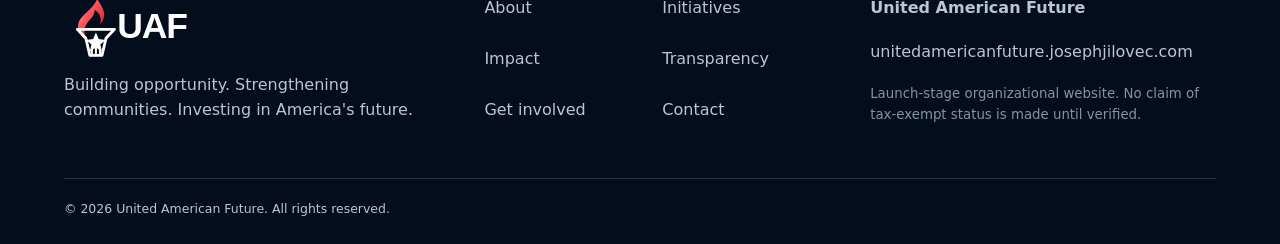
==== commit b76de97e: "Remove repository links and personal studio promotion from the public website Keep navigation focuse" ====
--- a/about/index.html
+++ b/about/index.html
@@ -1,5 +1,5 @@
 <!doctype html><html lang="en"><head><meta charset="utf-8"><meta name="viewport" content="width=device-width,initial-scale=1"><meta name="color-scheme" content="light dark"><title>About | United American Future</title><meta name="description" content="Learn the mission, philosophy, and governance roadmap behind United American Future."><link rel="canonical" href="https://unitedamericanfuture.josephjilovec.com/about"><meta property="og:type" content="website"><meta property="og:site_name" content="United American Future"><meta property="og:title" content="About | United American Future"><meta property="og:description" content="Learn the mission, philosophy, and governance roadmap behind United American Future."><meta property="og:url" content="https://unitedamericanfuture.josephjilovec.com/about"><meta name="twitter:card" content="summary"><meta name="twitter:title" content="About | United American Future"><meta name="twitter:description" content="Learn the mission, philosophy, and governance roadmap behind United American Future."><link rel="icon" href="/assets/favicon.svg" type="image/svg+xml"><link rel="stylesheet" href="/site.css"><script type="application/ld+json">{"@context":"https://schema.org","@graph":[{"@type":["Organization","NGO"],"@id":"https://unitedamericanfuture.josephjilovec.com/#organization","name":"United American Future","url":"https://unitedamericanfuture.josephjilovec.com","description":"Learn the mission, philosophy, and governance roadmap behind United American Future."},{"@type":"WebSite","@id":"https://unitedamericanfuture.josephjilovec.com/#website","url":"https://unitedamericanfuture.josephjilovec.com","name":"United American Future","publisher":{"@id":"https://unitedamericanfuture.josephjilovec.com/#organization"}},{"@type":"WebPage","@id":"https://unitedamericanfuture.josephjilovec.com/about#webpage","url":"https://unitedamericanfuture.josephjilovec.com/about","name":"About | United American Future","isPartOf":{"@id":"https://unitedamericanfuture.josephjilovec.com/#website"},"about":{"@id":"https://unitedamericanfuture.josephjilovec.com/#organization"}}]}</script><link rel="stylesheet" href="/rail.css">
 <link rel="stylesheet" href="/initiatives.css">
 </head><body class="uaf"><div class="flag-ribbon" aria-hidden="true"></div><a class="skip" href="#main">Skip to content</a><header class="global-header"><a class="logo-link" href="/" aria-label="United American Future home"><img src="/assets/uaf-logo.svg" alt="United American Future"></a><nav aria-label="Primary"><a href="/about" aria-current="page">About</a><a href="/initiatives">Initiatives</a><a href="/impact">Impact</a><a href="/get-involved">Get Involved</a><a class="donate" href="/donate">Donate</a></nav><button class="menu" aria-label="Open navigation" aria-expanded="false">☰</button></header><main id="main"><section class="page-hero"><div class="hero-media" aria-hidden="true"></div><div class="hero-shade"></div><div class="hero-copy"><p class="kicker">MISSION & GOVERNANCE</p><h1>Build the institution.<br><em>Then build the impact.</em></h1><p>The mission is ambitious. The operating standard should be disciplined, nonpartisan, transparent, and measurable.</p></div></section><section class="content-grid"><article><p class="eyebrow">WHY UAF</p><h2>A country moves forward when more people can participate in its future.</h2><p>United American Future is being built as a nonpartisan civic organization centered on practical opportunity, community strength, service, and long-term resilience.</p></article><aside class="principle-card"><b>Operating principle</b><p>Make fewer promises. Define the work. Publish the evidence.</p></aside></section><section class="editorial"><h2>What we believe</h2><div class="three"><article><span>01</span><h3>Opportunity should be usable.</h3><p>Education and economic mobility matter when people can actually reach them.</p></article><article><span>02</span><h3>Communities know their terrain.</h3><p>National ambition works best when local context shapes execution.</p></article><article><span>03</span><h3>Trust is built in public.</h3><p>Governance, spending standards, methods, and outcomes should become visible as the organization matures.</p></article></div></section><section class="governance"><div><p class="eyebrow">GOVERNANCE ROADMAP</p><h2>Structure before scale.</h2></div><ol><li><b>Formation</b><span>Establish legal entity, governing documents, board duties, and conflict standards.</span></li><li><b>Compliance</b><span>Complete required registrations and determine verified tax status before making tax-deductibility claims.</span></li><li><b>Programs</b><span>Approve initiatives with defined objectives, budgets, delivery owners, and reporting criteria.</span></li><li><b>Public reporting</b><span>Publish governance and financial documents as they become available.</span></li></ol><a class="text-link" href="/transparency">View transparency standards →</a></section><section class="program-section program-institution"><div><p class="eyebrow">National capacity</p><h2>Long horizons.<br><em>A public purpose.</em></h2></div><div><p>UAF’s six national capacity concepts span rail, domestic industry, neighborhood mobility, aerial logistics, watersheds, and land stewardship.</p><p>Their common purpose is practical public value: stronger communities, wider opportunity, and systems that can serve future generations. Each has its own vision and visual story.</p><p>These are concept-stage initiatives. No active infrastructure operations or verified tax-exempt status are established by this website.</p><a class="text-link" href="/initiatives#national-capacity">Explore the six concepts →</a></div></section></main><footer class="global-footer">
-<div class="footer-brand"><img src="/assets/uaf-logo.svg" alt=""><p>Building opportunity. Strengthening communities. Investing in America's future.</p></div><nav aria-label="Footer"><a href="/about">About</a><a href="/initiatives">Initiatives</a><a href="/impact">Impact</a><a href="/transparency">Transparency</a><a href="/get-involved">Get involved</a><a href="/contact">Contact</a></nav><div class="footer-note"><b>United American Future</b><span>unitedamericanfuture.josephjilovec.com</span><small>Launch-stage organizational website. No claim of tax-exempt status is made until verified.</small></div><p class="copyright">© 2026 United American Future. All rights reserved.</p><div class="jj-venture-nav" style="border-top:1px solid rgba(255,255,255,.10);padding:1rem 1.25rem 1.15rem;text-align:center;font-size:.78rem;letter-spacing:.045em"><a href="https://www.josephjilovec.com/ventures" style="color:#E7C45A;text-decoration:none;font-weight:700">A Joseph Jilovec Venture</a><span aria-hidden="true" style="color:#E7C45A;margin:0 .65rem;opacity:.7">•</span><a href="https://www.josephjilovec.com/ventures" style="color:#E7C45A;text-decoration:none;font-weight:800">Explore the Venture Studio →</a></div>
+<div class="footer-brand"><img src="/assets/uaf-logo.svg" alt=""><p>Building opportunity. Strengthening communities. Investing in America's future.</p></div><nav aria-label="Footer"><a href="/about">About</a><a href="/initiatives">Initiatives</a><a href="/impact">Impact</a><a href="/transparency">Transparency</a><a href="/get-involved">Get involved</a><a href="/contact">Contact</a></nav><div class="footer-note"><b>United American Future</b><span>unitedamericanfuture.josephjilovec.com</span><small>Launch-stage organizational website. No claim of tax-exempt status is made until verified.</small></div><p class="copyright">© 2026 United American Future. All rights reserved.</p>
 </footer><script src="/site.js" defer></script></body></html>
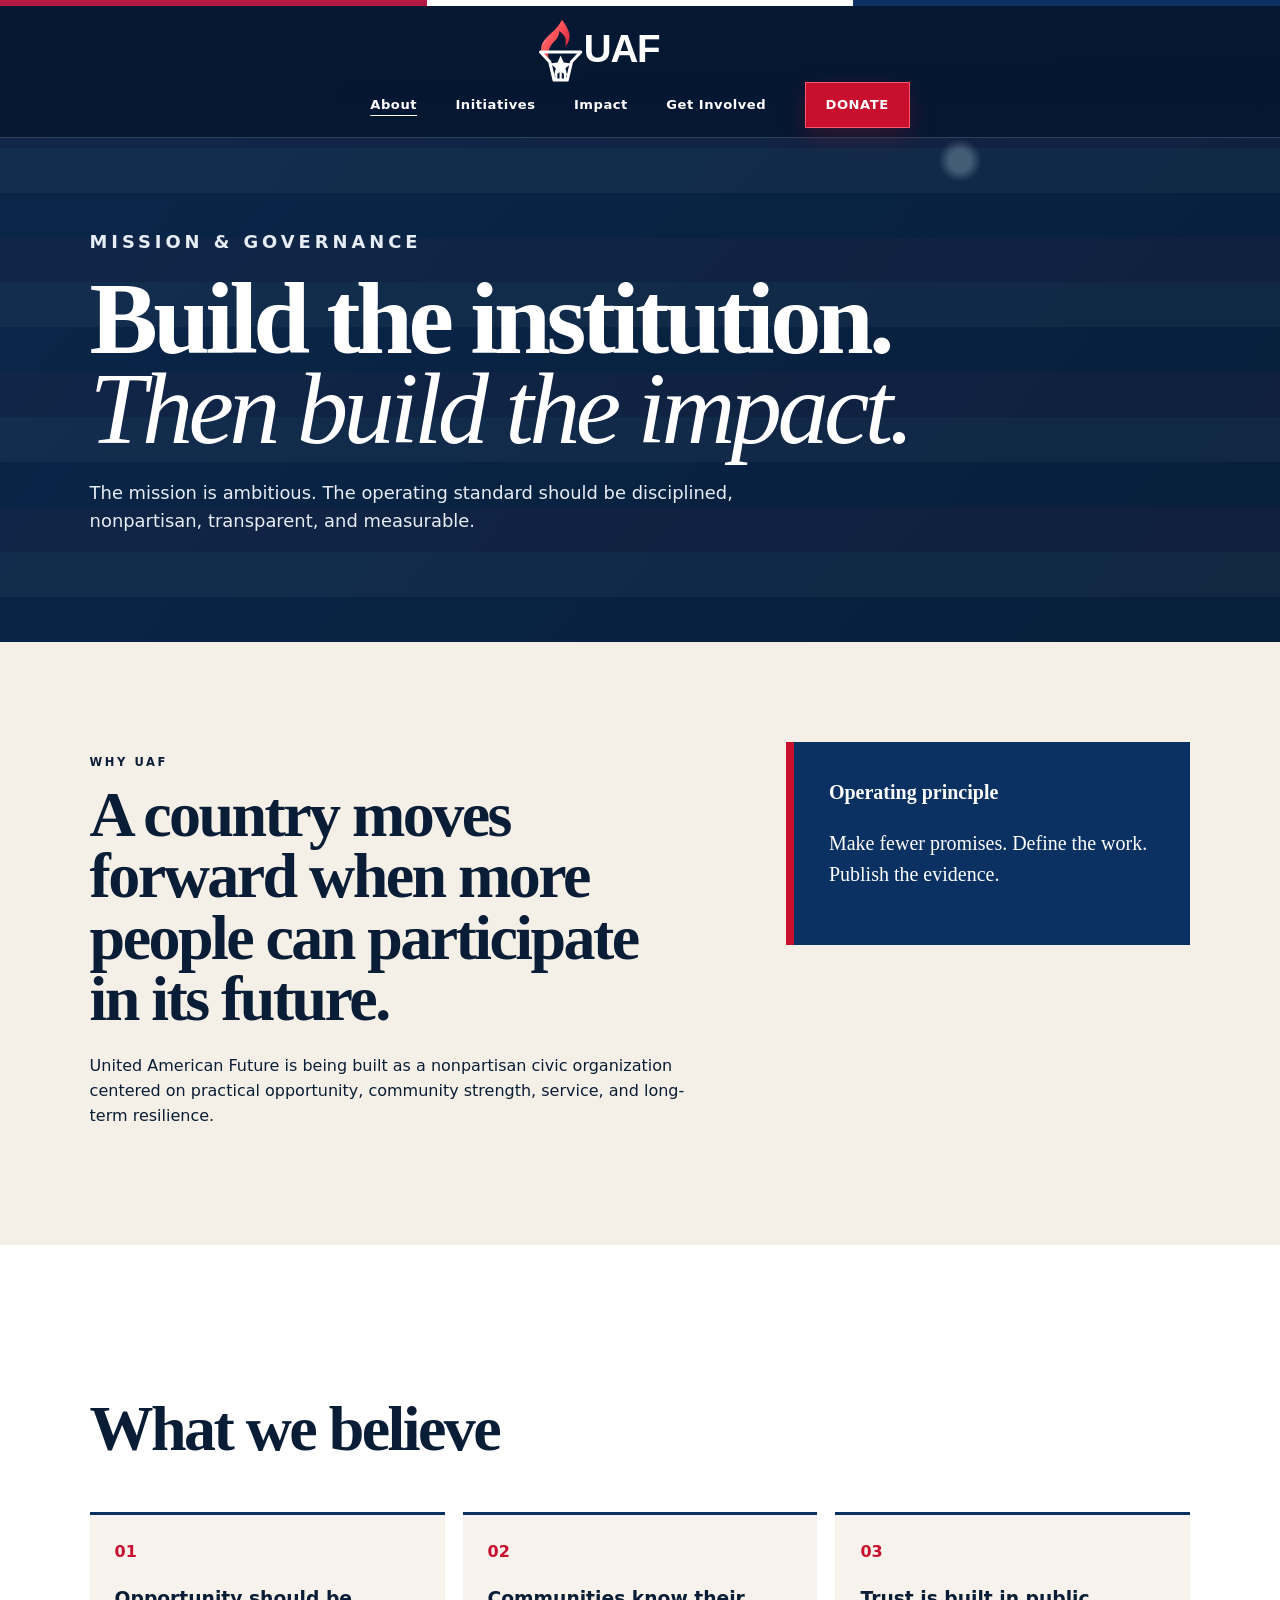
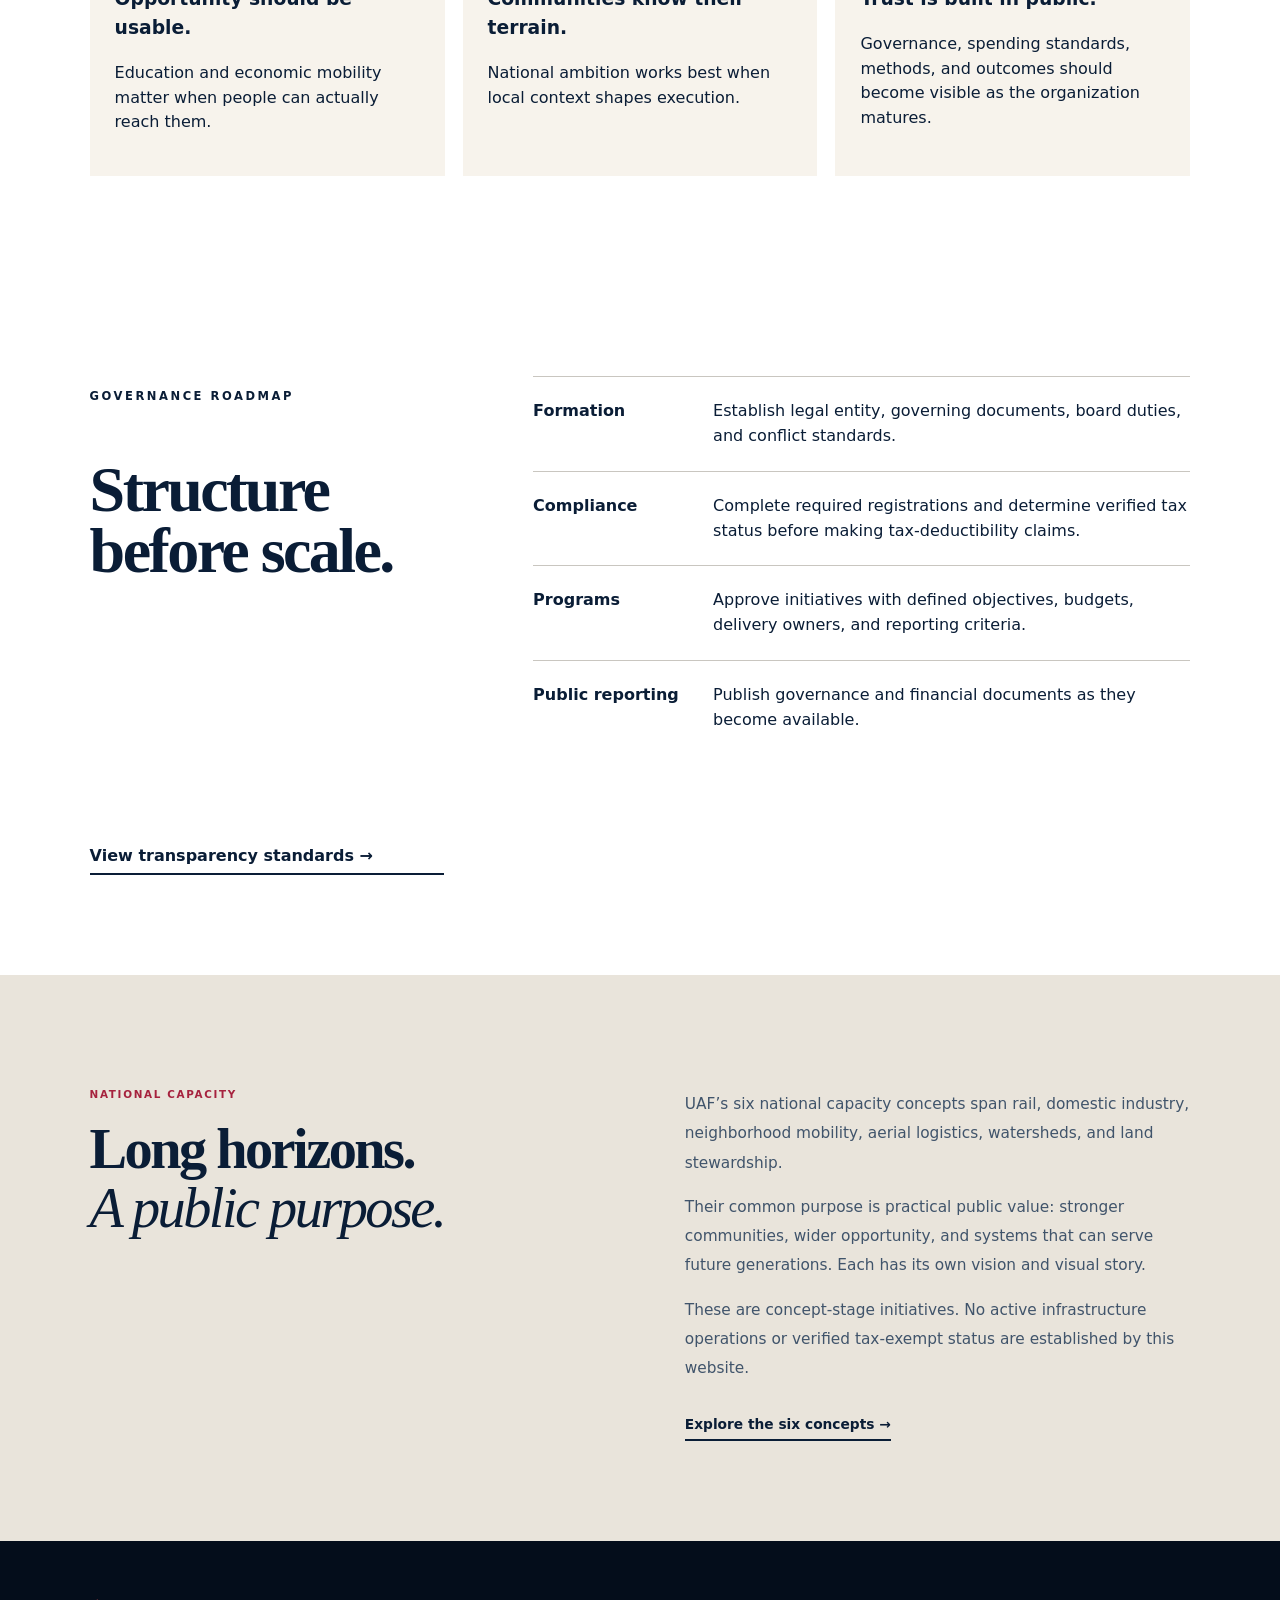
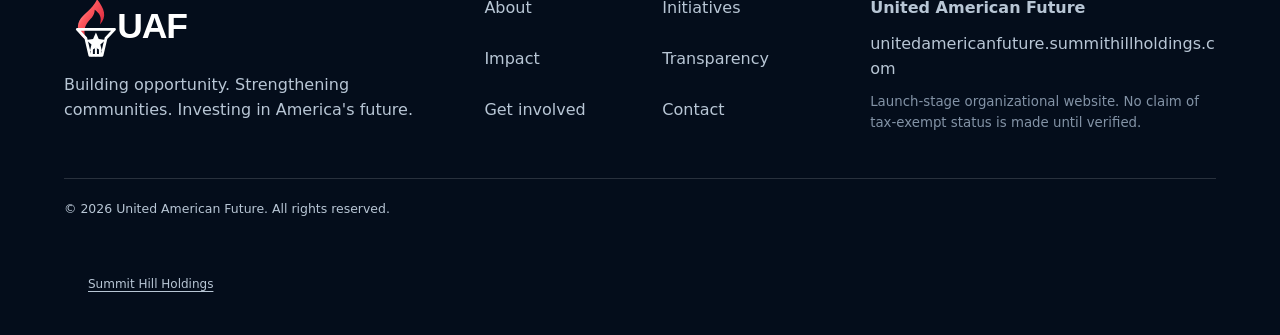
==== commit 3a3597b3: "Migrate branding and domain configuration to Summit Hill Holdings" ====
--- a/about/index.html
+++ b/about/index.html
@@ -1,5 +1,5 @@
-<!doctype html><html lang="en"><head><meta charset="utf-8"><meta name="viewport" content="width=device-width,initial-scale=1"><meta name="color-scheme" content="light dark"><title>About | United American Future</title><meta name="description" content="Learn the mission, philosophy, and governance roadmap behind United American Future."><link rel="canonical" href="https://unitedamericanfuture.josephjilovec.com/about"><meta property="og:type" content="website"><meta property="og:site_name" content="United American Future"><meta property="og:title" content="About | United American Future"><meta property="og:description" content="Learn the mission, philosophy, and governance roadmap behind United American Future."><meta property="og:url" content="https://unitedamericanfuture.josephjilovec.com/about"><meta name="twitter:card" content="summary"><meta name="twitter:title" content="About | United American Future"><meta name="twitter:description" content="Learn the mission, philosophy, and governance roadmap behind United American Future."><link rel="icon" href="/assets/favicon.svg" type="image/svg+xml"><link rel="stylesheet" href="/site.css"><script type="application/ld+json">{"@context":"https://schema.org","@graph":[{"@type":["Organization","NGO"],"@id":"https://unitedamericanfuture.josephjilovec.com/#organization","name":"United American Future","url":"https://unitedamericanfuture.josephjilovec.com","description":"Learn the mission, philosophy, and governance roadmap behind United American Future."},{"@type":"WebSite","@id":"https://unitedamericanfuture.josephjilovec.com/#website","url":"https://unitedamericanfuture.josephjilovec.com","name":"United American Future","publisher":{"@id":"https://unitedamericanfuture.josephjilovec.com/#organization"}},{"@type":"WebPage","@id":"https://unitedamericanfuture.josephjilovec.com/about#webpage","url":"https://unitedamericanfuture.josephjilovec.com/about","name":"About | United American Future","isPartOf":{"@id":"https://unitedamericanfuture.josephjilovec.com/#website"},"about":{"@id":"https://unitedamericanfuture.josephjilovec.com/#organization"}}]}</script><link rel="stylesheet" href="/rail.css">
+<!doctype html><html lang="en"><head><meta charset="utf-8"><meta name="viewport" content="width=device-width,initial-scale=1"><meta name="color-scheme" content="light dark"><title>About | United American Future</title><meta name="description" content="Learn the mission, philosophy, and governance roadmap behind United American Future."><link rel="canonical" href="https://unitedamericanfuture.summithillholdings.com/about"><meta property="og:type" content="website"><meta property="og:site_name" content="United American Future"><meta property="og:title" content="About | United American Future"><meta property="og:description" content="Learn the mission, philosophy, and governance roadmap behind United American Future."><meta property="og:url" content="https://unitedamericanfuture.summithillholdings.com/about"><meta name="twitter:card" content="summary"><meta name="twitter:title" content="About | United American Future"><meta name="twitter:description" content="Learn the mission, philosophy, and governance roadmap behind United American Future."><link rel="icon" href="/assets/favicon.svg" type="image/svg+xml"><link rel="stylesheet" href="/site.css"><script type="application/ld+json">{"@context":"https://schema.org","@graph":[{"@type":["Organization","NGO"],"@id":"https://unitedamericanfuture.summithillholdings.com/#organization","name":"United American Future","url":"https://unitedamericanfuture.summithillholdings.com","description":"Learn the mission, philosophy, and governance roadmap behind United American Future."},{"@type":"WebSite","@id":"https://unitedamericanfuture.summithillholdings.com/#website","url":"https://unitedamericanfuture.summithillholdings.com","name":"United American Future","publisher":{"@id":"https://unitedamericanfuture.summithillholdings.com/#organization"}},{"@type":"WebPage","@id":"https://unitedamericanfuture.summithillholdings.com/about#webpage","url":"https://unitedamericanfuture.summithillholdings.com/about","name":"About | United American Future","isPartOf":{"@id":"https://unitedamericanfuture.summithillholdings.com/#website"},"about":{"@id":"https://unitedamericanfuture.summithillholdings.com/#organization"}}]}</script><link rel="stylesheet" href="/rail.css">
 <link rel="stylesheet" href="/initiatives.css">
 </head><body class="uaf"><div class="flag-ribbon" aria-hidden="true"></div><a class="skip" href="#main">Skip to content</a><header class="global-header"><a class="logo-link" href="/" aria-label="United American Future home"><img src="/assets/uaf-logo.svg" alt="United American Future"></a><nav aria-label="Primary"><a href="/about" aria-current="page">About</a><a href="/initiatives">Initiatives</a><a href="/impact">Impact</a><a href="/get-involved">Get Involved</a><a class="donate" href="/donate">Donate</a></nav><button class="menu" aria-label="Open navigation" aria-expanded="false">☰</button></header><main id="main"><section class="page-hero"><div class="hero-media" aria-hidden="true"></div><div class="hero-shade"></div><div class="hero-copy"><p class="kicker">MISSION & GOVERNANCE</p><h1>Build the institution.<br><em>Then build the impact.</em></h1><p>The mission is ambitious. The operating standard should be disciplined, nonpartisan, transparent, and measurable.</p></div></section><section class="content-grid"><article><p class="eyebrow">WHY UAF</p><h2>A country moves forward when more people can participate in its future.</h2><p>United American Future is being built as a nonpartisan civic organization centered on practical opportunity, community strength, service, and long-term resilience.</p></article><aside class="principle-card"><b>Operating principle</b><p>Make fewer promises. Define the work. Publish the evidence.</p></aside></section><section class="editorial"><h2>What we believe</h2><div class="three"><article><span>01</span><h3>Opportunity should be usable.</h3><p>Education and economic mobility matter when people can actually reach them.</p></article><article><span>02</span><h3>Communities know their terrain.</h3><p>National ambition works best when local context shapes execution.</p></article><article><span>03</span><h3>Trust is built in public.</h3><p>Governance, spending standards, methods, and outcomes should become visible as the organization matures.</p></article></div></section><section class="governance"><div><p class="eyebrow">GOVERNANCE ROADMAP</p><h2>Structure before scale.</h2></div><ol><li><b>Formation</b><span>Establish legal entity, governing documents, board duties, and conflict standards.</span></li><li><b>Compliance</b><span>Complete required registrations and determine verified tax status before making tax-deductibility claims.</span></li><li><b>Programs</b><span>Approve initiatives with defined objectives, budgets, delivery owners, and reporting criteria.</span></li><li><b>Public reporting</b><span>Publish governance and financial documents as they become available.</span></li></ol><a class="text-link" href="/transparency">View transparency standards →</a></section><section class="program-section program-institution"><div><p class="eyebrow">National capacity</p><h2>Long horizons.<br><em>A public purpose.</em></h2></div><div><p>UAF’s six national capacity concepts span rail, domestic industry, neighborhood mobility, aerial logistics, watersheds, and land stewardship.</p><p>Their common purpose is practical public value: stronger communities, wider opportunity, and systems that can serve future generations. Each has its own vision and visual story.</p><p>These are concept-stage initiatives. No active infrastructure operations or verified tax-exempt status are established by this website.</p><a class="text-link" href="/initiatives#national-capacity">Explore the six concepts →</a></div></section></main><footer class="global-footer">
-<div class="footer-brand"><img src="/assets/uaf-logo.svg" alt=""><p>Building opportunity. Strengthening communities. Investing in America's future.</p></div><nav aria-label="Footer"><a href="/about">About</a><a href="/initiatives">Initiatives</a><a href="/impact">Impact</a><a href="/transparency">Transparency</a><a href="/get-involved">Get involved</a><a href="/contact">Contact</a></nav><div class="footer-note"><b>United American Future</b><span>unitedamericanfuture.josephjilovec.com</span><small>Launch-stage organizational website. No claim of tax-exempt status is made until verified.</small></div><p class="copyright">© 2026 United American Future. All rights reserved.</p>
-</footer><script src="/site.js" defer></script></body></html>
+<div class="footer-brand"><img src="/assets/uaf-logo.svg" alt=""><p>Building opportunity. Strengthening communities. Investing in America's future.</p></div><nav aria-label="Footer"><a href="/about">About</a><a href="/initiatives">Initiatives</a><a href="/impact">Impact</a><a href="/transparency">Transparency</a><a href="/get-involved">Get involved</a><a href="/contact">Contact</a></nav><div class="footer-note"><b>United American Future</b><span>unitedamericanfuture.summithillholdings.com</span><small>Launch-stage organizational website. No claim of tax-exempt status is made until verified.</small></div><p class="copyright">© 2026 United American Future. All rights reserved.</p>
+<p class="holding-company-link" style="margin:0;padding:16px 24px;font-size:12px;line-height:1.6"><a href="https://summithillholdings.com/" style="color:inherit;text-decoration:underline;text-underline-offset:3px">Summit Hill Holdings</a></p></footer><script src="/site.js" defer></script></body></html>
